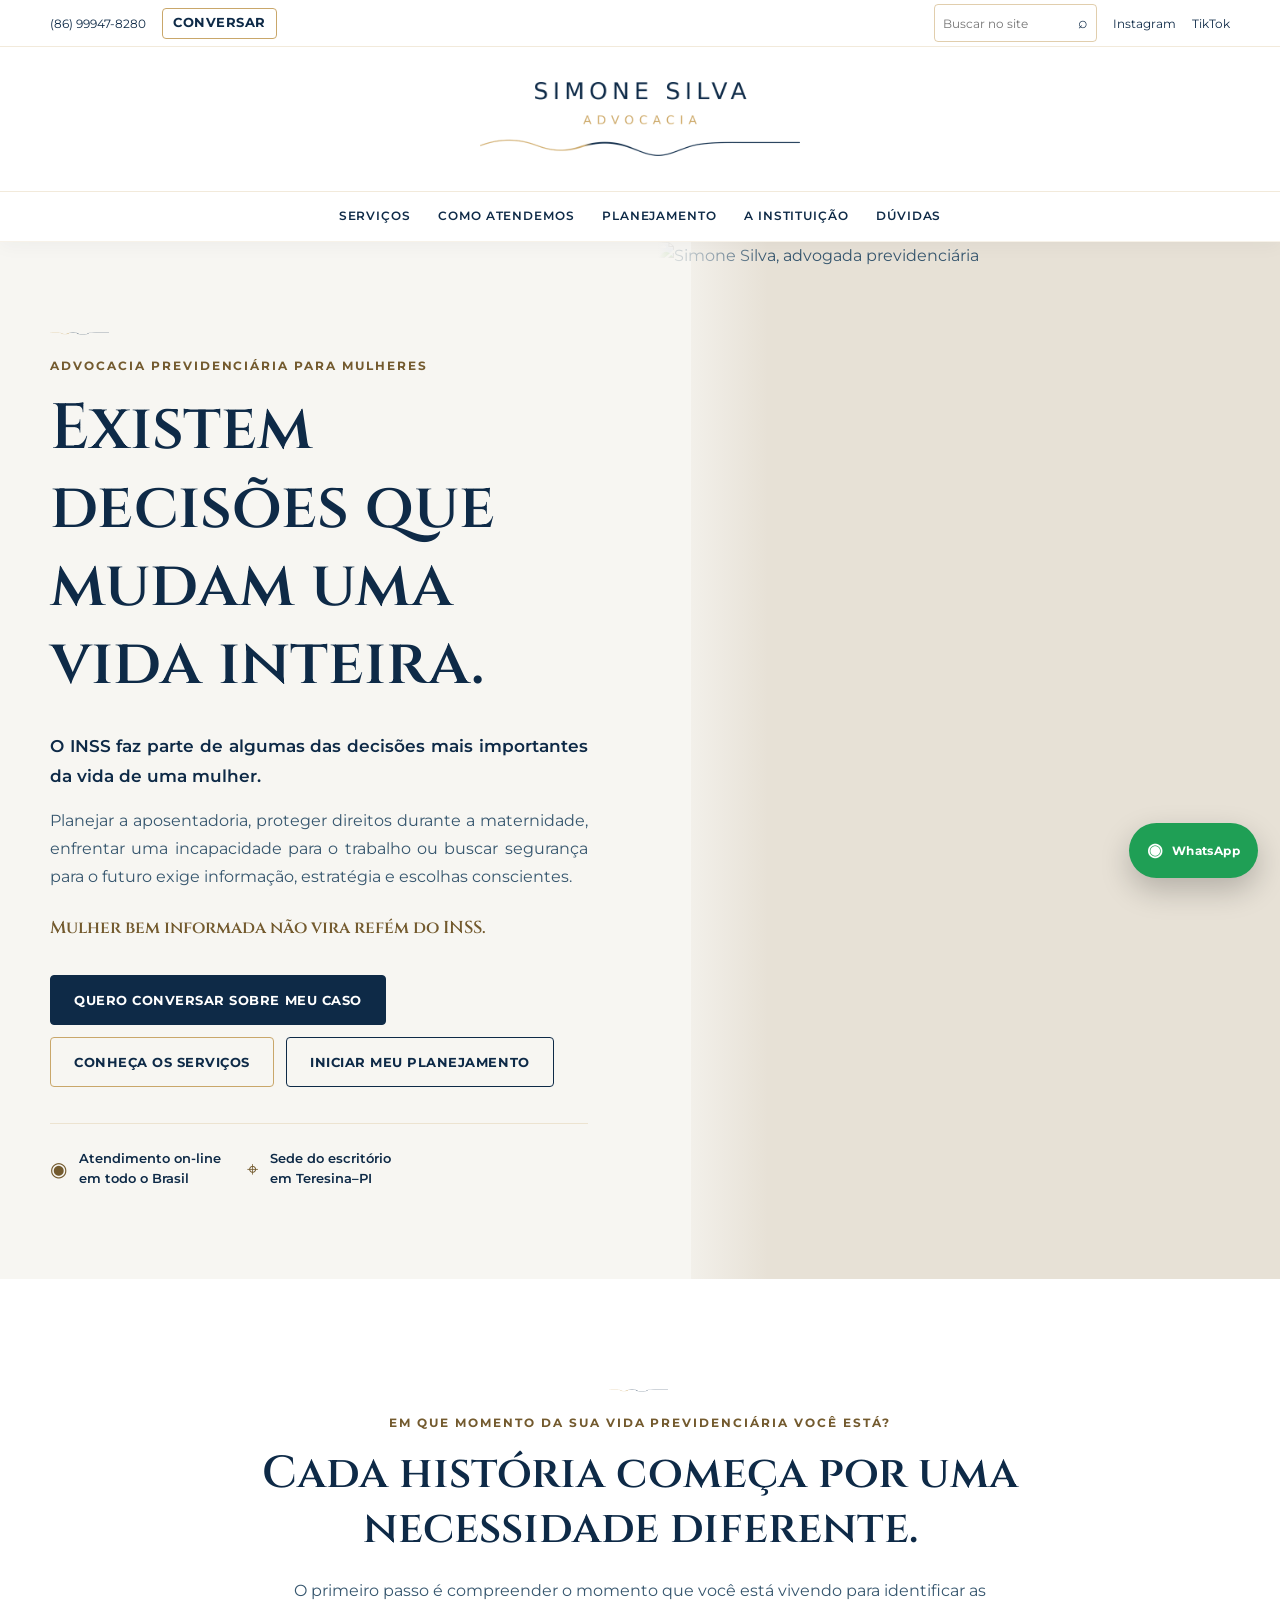
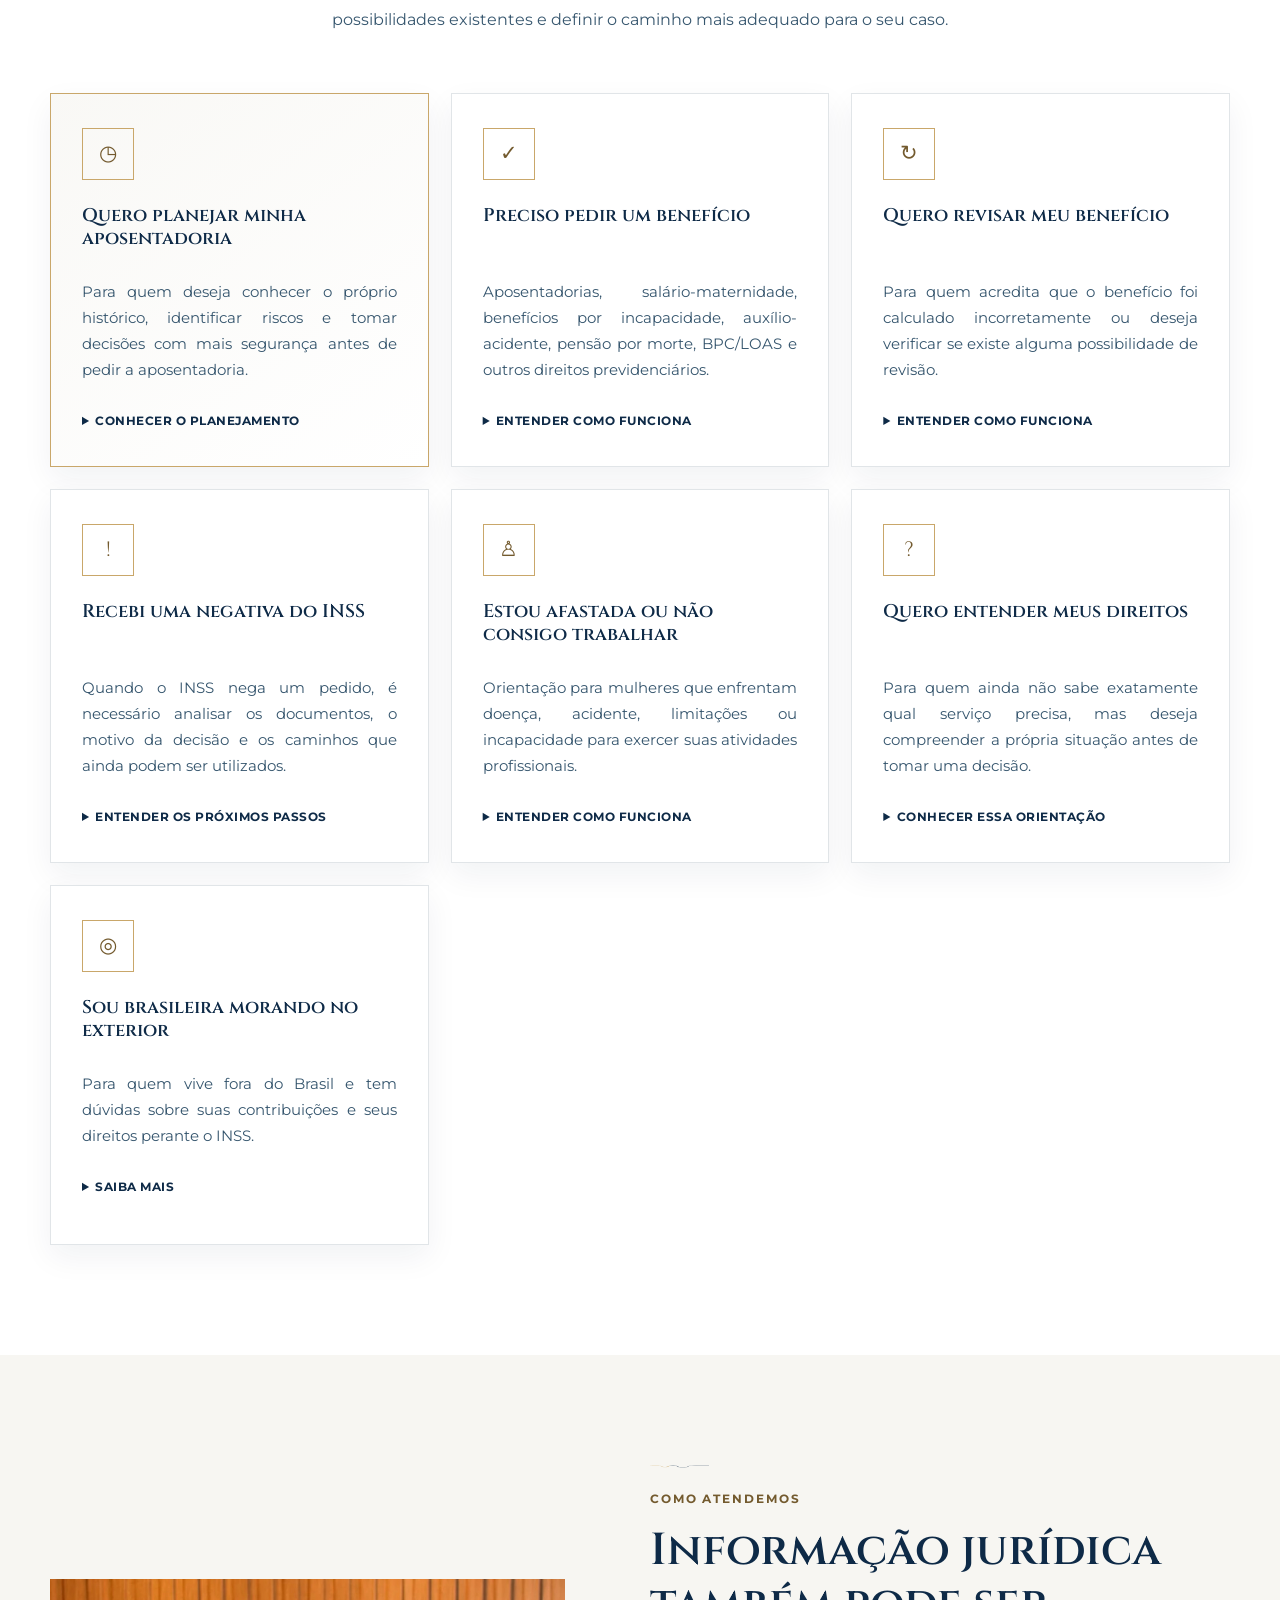
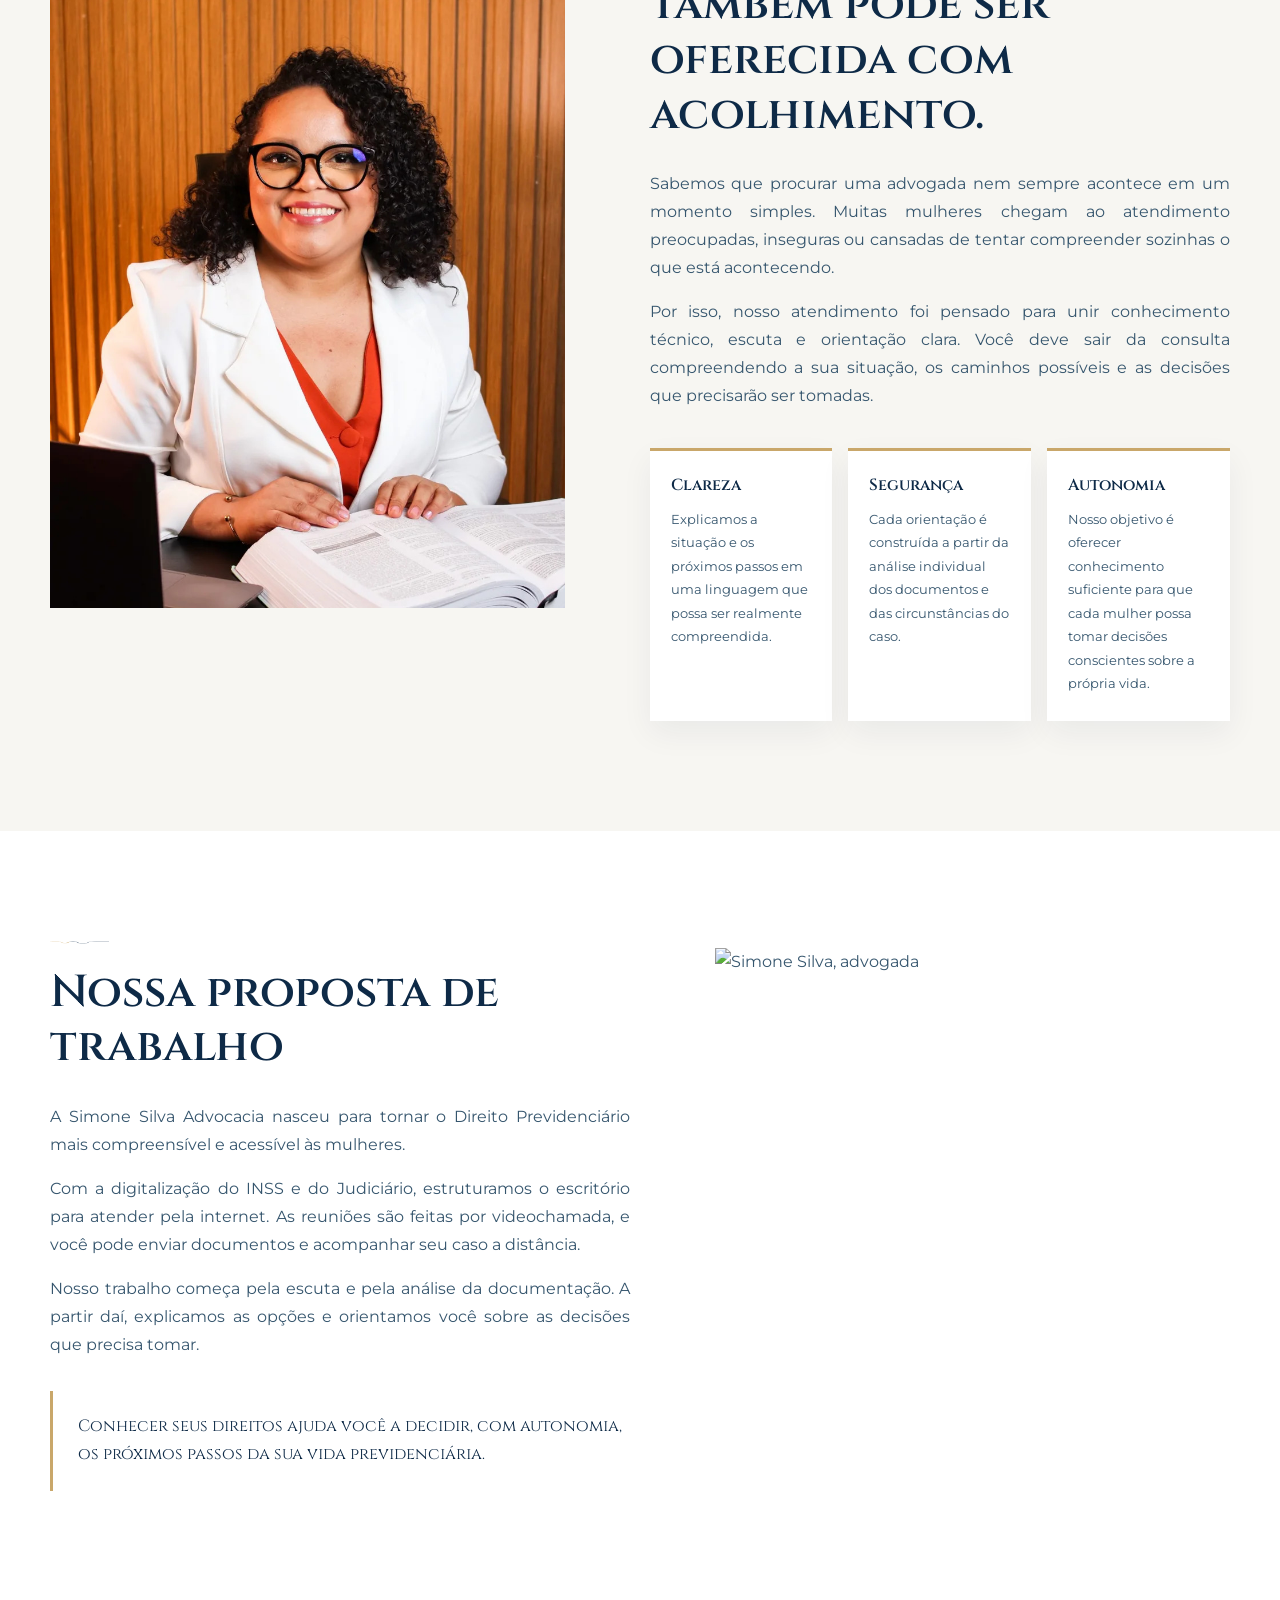
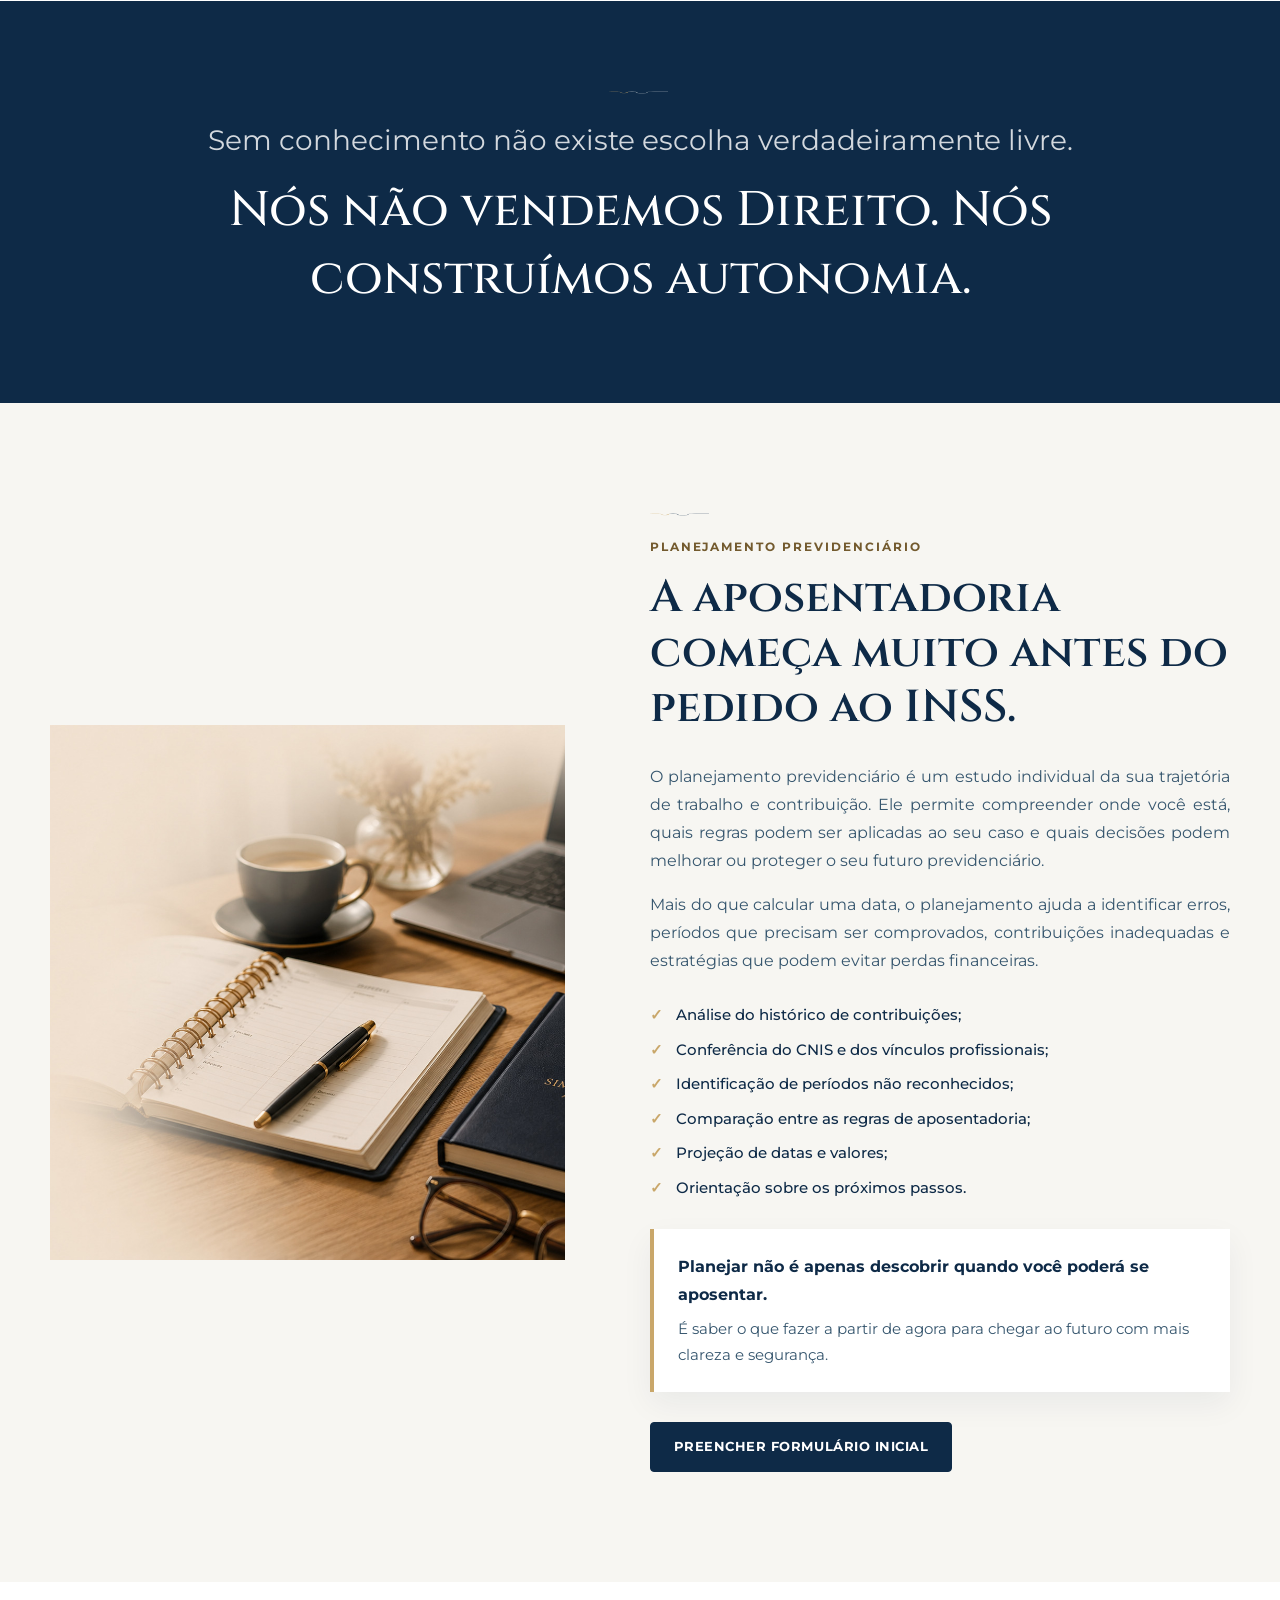
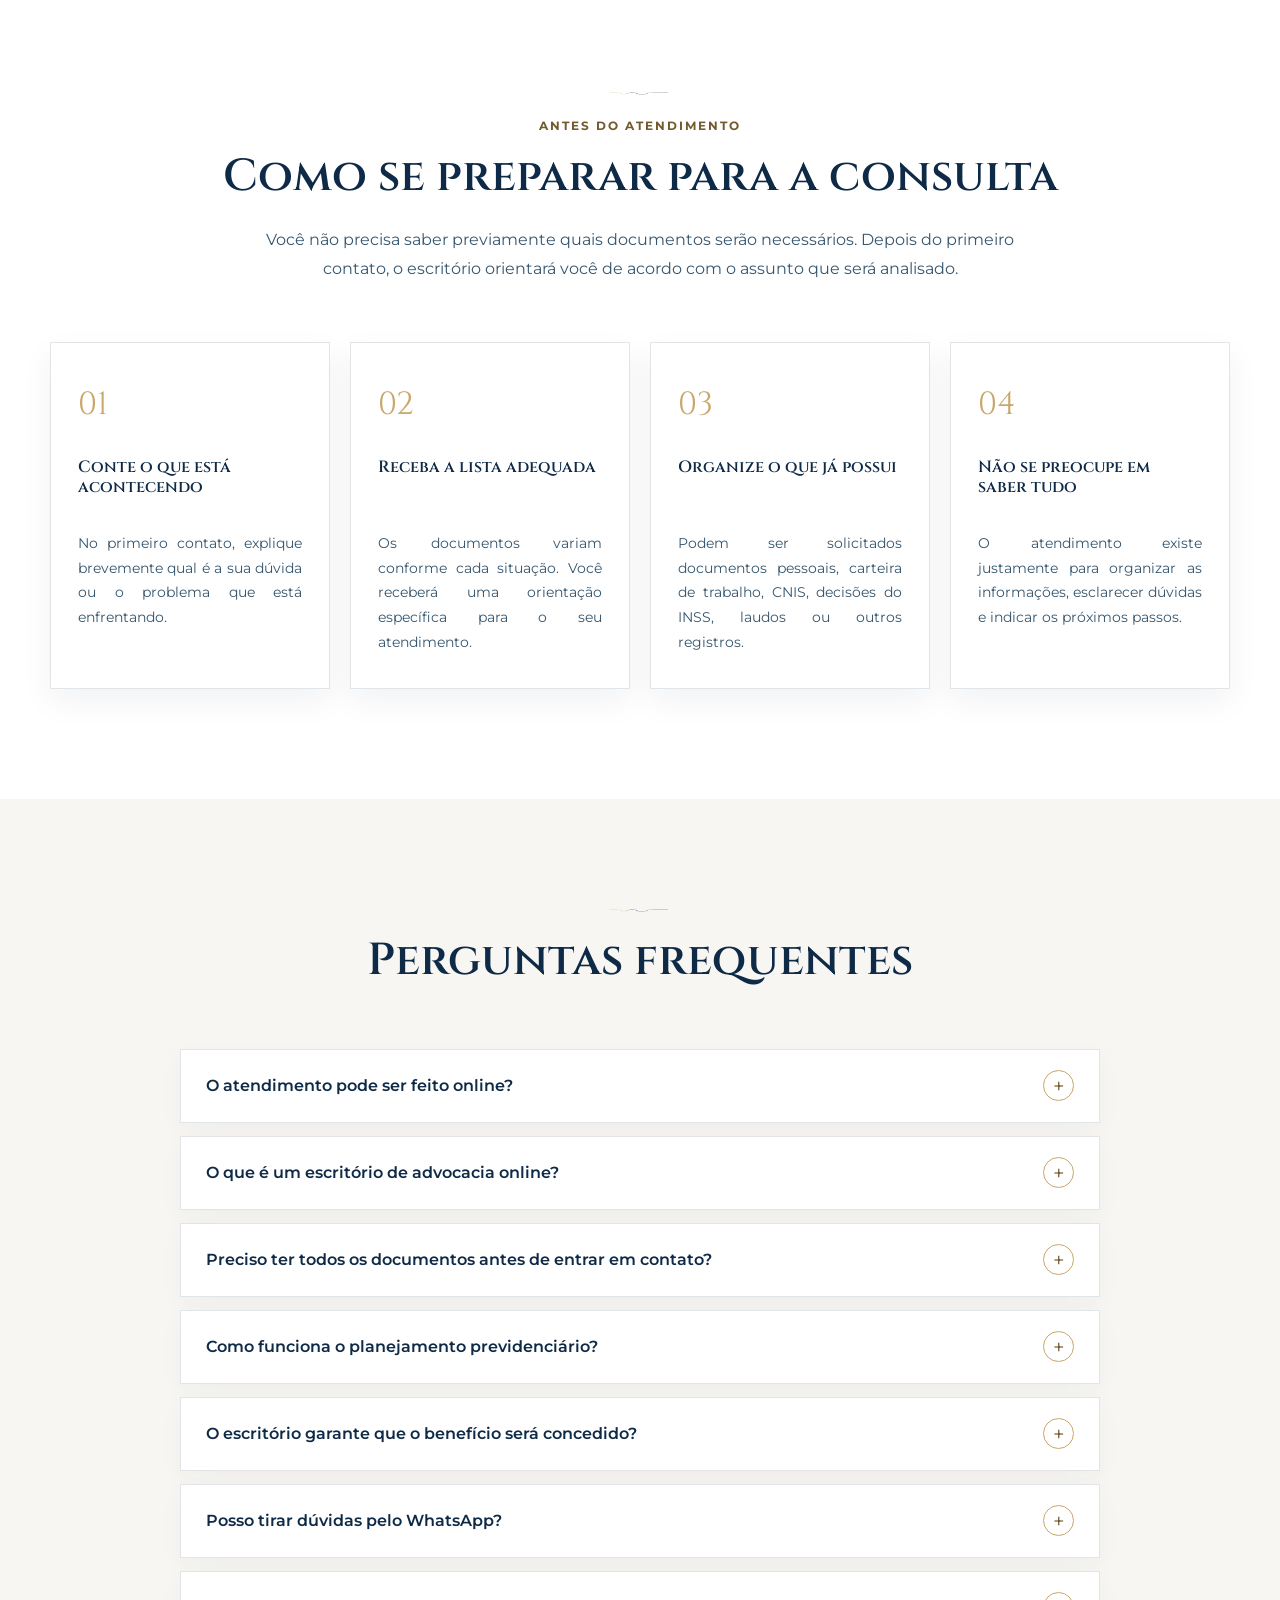
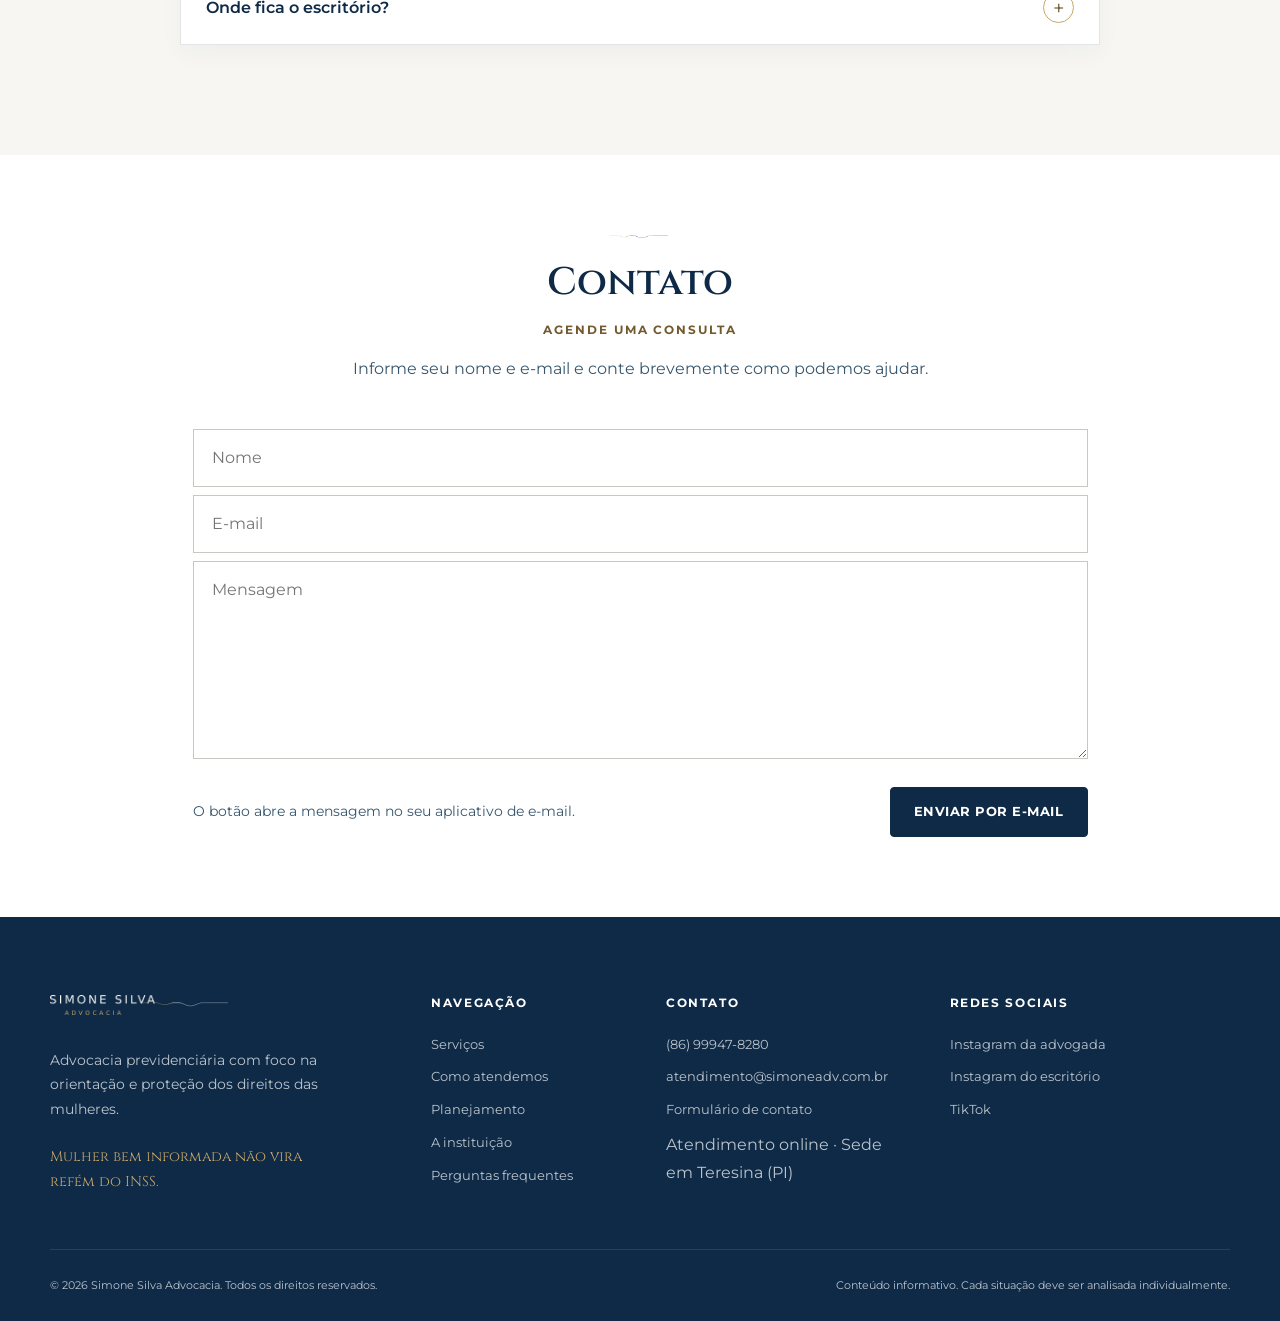
==== index.html @ 8bca75da "Abre a descrição de planejamento no próprio card" ====
<!DOCTYPE html>
<html lang="pt-BR">
<head>
<!-- Google tag (gtag.js) -->
<script async src="https://www.googletagmanager.com/gtag/js?id=G-9WJBGXHYGD"></script>

<script>
window.dataLayer = window.dataLayer || [];
function gtag(){dataLayer.push(arguments);}
gtag('js', new Date());

gtag('config', 'G-9WJBGXHYGD');
</script>
    <meta charset="UTF-8">

    <meta
        name="viewport"
        content="width=device-width, initial-scale=1.0"
    >

    <meta
        name="description"
        content="Advocacia previdenciária para mulheres. Planejamento previdenciário, aposentadorias, benefícios do INSS e orientação jurídica com clareza, segurança e acolhimento."
    >

    <title>Simone Silva Advocacia Previdenciária</title>

    <link rel="preconnect" href="https://fonts.googleapis.com">
    <link rel="preconnect" href="https://fonts.gstatic.com" crossorigin>

    <link
        href="https://fonts.googleapis.com/css2?family=Cinzel:wght@500;600&family=Montserrat:wght@300;400;500;600;700&display=swap"
        rel="stylesheet"
    >

    <link rel="icon" href="assets/images/icon-32.png">
    <link rel="stylesheet" href="style.css?v=formulario-contato">
</head>

<body>

    <!-- ======================================================
         CABEÇALHO
    ======================================================= -->

    <header class="cabecalho" id="inicio">
        <div class="cabecalho-utilidades">
            <div class="container cabecalho-utilidades-conteudo">
                <div class="cabecalho-contato">
                    <a class="cabecalho-telefone" href="tel:+5586999478280">(86) 99947-8280</a>
                    <a class="botao botao-menu" href="https://wa.me/5586999478280"
                        target="_blank" rel="noopener noreferrer">Conversar</a>
                </div>
                <div class="cabecalho-atalhos">
                    <form class="cabecalho-busca" role="search" id="busca-site" hidden>
                        <input type="search" name="q" aria-label="Buscar no site" placeholder="Buscar no site" required>
                        <button type="submit" aria-label="Buscar">⌕</button>
                        <div class="cabecalho-resultados" id="resultados-busca" aria-live="polite" hidden></div>
                    </form>
                    <a href="https://www.instagram.com/simonesilva.advocacia/"
                        target="_blank" rel="noopener noreferrer">Instagram</a>
                    <a href="https://www.tiktok.com/@inssparamulheres" target="_blank" rel="noopener noreferrer">TikTok</a>
                </div>
            </div>
        </div>

        <div class="container cabecalho-marca">
            <a href="#inicio" class="marca" aria-label="Ir para o início">
                <img class="marca-assinatura" src="assets/images/marca-clara.png"
                    width="780" height="182" alt="Simone Silva Advocacia">
            </a>
            <button class="menu-mobile" type="button" aria-label="Menu principal"
                aria-expanded="false" aria-controls="menu-principal">
                <span></span>
                <span></span>
                <span></span>
            </button>
        </div>

        <div class="cabecalho-navegacao">
            <nav class="container menu" id="menu-principal" aria-label="Menu principal">
                <a href="#servicos">Serviços</a>
                <a href="#como-atendemos">Como atendemos</a>
                <a href="#planejamento">Planejamento</a>
                <a href="#sobre">A instituição</a>
                <a href="#faq">Dúvidas</a>
            </nav>
        </div>
    </header>


    <main>

        <!-- ======================================================
             HERO
        ======================================================= -->

        <section class="hero">
            <div class="container hero-grade">

                <div class="hero-conteudo">
                    <span class="linha-dourada"></span>

                    <p class="sobre-titulo">Advocacia previdenciária para mulheres</p>

                    <h1>
                        Existem decisões que mudam uma vida inteira.
                    </h1>

                    <p class="hero-introducao">
                        O INSS faz parte de algumas das decisões mais importantes
                        da vida de uma mulher.
                    </p>

                    <p>
                        Planejar a aposentadoria, proteger direitos durante a
                        maternidade, enfrentar uma incapacidade para o trabalho ou
                        buscar segurança para o futuro exige informação, estratégia
                        e escolhas conscientes.
                    </p>

                    <p class="frase-destaque">
                        Mulher bem informada não vira refém do INSS.
                    </p>

                    <div class="hero-botoes">

                        <a
                            class="botao botao-primario"
                            href="https://wa.me/5586999478280"
                            target="_blank"
                            rel="noopener noreferrer"
                        >
                            Quero conversar sobre meu caso
                        </a>

                        <a
                            class="botao botao-secundario"
                            href="#servicos"
                        >
                            Conheça os serviços
                        </a>

                        <a
                            class="botao botao-formulario"
                            href="#planejamento"
                        >
                            Iniciar meu planejamento
                        </a>

                    </div>

                    <div class="hero-informacoes">
                        <div>
                            <span aria-hidden="true">◉</span>
                            <p>
                                Atendimento on-line<br>
                                em todo o Brasil
                            </p>
                        </div>

                        <div>
                            <span aria-hidden="true">⌖</span>
                            <p>
                                Sede do escritório<br>
                                em Teresina–PI
                            </p>
                        </div>
                    </div>
                </div>

                <div class="hero-imagem">
                    <img
                        src="hero.jpg"
                        alt="Simone Silva, advogada previdenciária"
                    >
                </div>

            </div>
        </section>


        <!-- ======================================================
             SERVIÇOS ORGANIZADOS PELO MOMENTO DA CLIENTE
        ======================================================= -->

        <section class="secao servicos" id="servicos">
            <div class="container">

                <div class="titulo-secao titulo-centralizado">
                    <span class="linha-dourada"></span>

                    <p class="sobre-titulo">
                        Em que momento da sua vida previdenciária você está?
                    </p>

                    <h2>
                        Cada história começa por uma necessidade diferente.
                    </h2>

                    <p>
                        O primeiro passo é compreender o momento que você está
                        vivendo para identificar as possibilidades existentes
                        e definir o caminho mais adequado para o seu caso.
                    </p>
                </div>


                <div class="grade-servicos">

                    <article class="cartao-servico cartao-destaque">
                        <span class="icone-servico" aria-hidden="true">◷</span>

                        <h3>Quero planejar minha aposentadoria</h3>

                        <p>
                            Para quem deseja conhecer o próprio histórico,
                            identificar riscos e tomar decisões com mais segurança
                            antes de pedir a aposentadoria.
                        </p>

                        <details class="detalhes-servico">
                            <summary class="link-servico">Conhecer o planejamento</summary>
                            <h4>Planejamento de aposentadoria</h4>
                            <p>Quando posso me aposentar? Quanto posso receber? Vale a pena continuar contribuindo? O planejamento previdenciário ajuda você a responder a essas perguntas a partir da sua própria história de trabalho.</p>
                            <p>Analisamos seu histórico de contribuições, conferimos os registros do INSS e identificamos períodos que precisam ser corrigidos ou comprovados. Com essas informações, simulamos os cenários de aposentadoria aplicáveis ao seu caso e estimamos as datas e os valores em cada um.</p>
                            <p>Ao final, você recebe um plano com os cenários analisados, as pendências a resolver e os próximos passos. Assim, pode decidir com mais segurança se é hora de pedir a aposentadoria ou se vale a pena se preparar para outra data.</p>
                            <a class="link-servico" href="https://docs.google.com/forms/d/e/1FAIpQLScdMmMgaN-xHbP1zQvygL7viqXmRx3DXq-yBsxBeWIV-EO0fQ/viewform?usp=header"
                                target="_blank" rel="noopener noreferrer">Preencher formulário inicial <span aria-hidden="true">→</span></a>
                        </details>
                    </article>


                    <article class="cartao-servico">

                        <span class="icone-servico" aria-hidden="true">✓</span>

                        <h3>Preciso pedir um benefício</h3>

                        <p>
                            Aposentadorias, salário-maternidade, benefícios por
                            incapacidade, auxílio-acidente, pensão por morte,
                            BPC/LOAS e outros direitos previdenciários.
                        </p>

                        <details class="detalhes-servico">
                            <summary class="link-servico">Entender como funciona</summary>
                            <h4>Pedido de benefício</h4>
                            <p>Analisamos seu histórico, identificamos o benefício adequado e orientamos a reunião dos documentos. O escritório pode protocolar e acompanhar o pedido no INSS e, quando necessário, avaliar a via judicial.</p>
                        </details>
                    </article>


                    <article class="cartao-servico">

                        <span class="icone-servico" aria-hidden="true">↻</span>

                        <h3>Quero revisar meu benefício</h3>

                        <p>
                            Para quem acredita que o benefício foi calculado
                            incorretamente ou deseja verificar se existe alguma
                            possibilidade de revisão.
                        </p>

                        <details class="detalhes-servico">
                            <summary class="link-servico">Entender como funciona</summary>
                            <h4>Análise para revisão de benefício</h4>
                            <p>Conferimos o processo de concessão, o histórico de contribuições e os cálculos para identificar possíveis erros. A análise considera os documentos, os prazos e se a revisão pode trazer vantagem no seu caso.</p>
                        </details>
                    </article>


                    <article class="cartao-servico">

                        <span class="icone-servico" aria-hidden="true">!</span>

                        <h3>Recebi uma negativa do INSS</h3>

                        <p>
                            Quando o INSS nega um pedido, é necessário analisar
                            os documentos, o motivo da decisão e os caminhos que
                            ainda podem ser utilizados.
                        </p>

                        <details class="detalhes-servico">
                            <summary class="link-servico">Entender os próximos passos</summary>
                            <h4>Análise de benefício negado</h4>
                            <p>Examinamos a decisão do INSS e os documentos apresentados para entender o motivo da negativa. Com essa análise, orientamos sobre a possibilidade de recurso, novo pedido ou ação judicial.</p>
                        </details>
                    </article>


                    <article class="cartao-servico">

                        <span class="icone-servico" aria-hidden="true">♙</span>

                        <h3>Estou afastada ou não consigo trabalhar</h3>

                        <p>
                            Orientação para mulheres que enfrentam doença,
                            acidente, limitações ou incapacidade para exercer
                            suas atividades profissionais.
                        </p>

                        <details class="detalhes-servico">
                            <summary class="link-servico">Entender como funciona</summary>
                            <h4>Análise previdenciária em caso de afastamento ou incapacidade</h4>
                            <p>Analisamos seu histórico previdenciário, suas atividades profissionais e os documentos médicos para orientar sobre os benefícios que podem ser avaliados. O escritório pode auxiliar na preparação e no acompanhamento do pedido.</p>
                        </details>
                    </article>


                    <article class="cartao-servico">

                        <span class="icone-servico" aria-hidden="true">?</span>

                        <h3>Quero entender meus direitos</h3>

                        <p>
                            Para quem ainda não sabe exatamente qual serviço
                            precisa, mas deseja compreender a própria situação
                            antes de tomar uma decisão.
                        </p>

                        <details class="detalhes-servico">
                            <summary class="link-servico">Conhecer essa orientação</summary>
                            <h4>Consulta de orientação previdenciária</h4>
                            <p>Na consulta, ouvimos sua história, examinamos a documentação disponível e explicamos as possibilidades relacionadas ao INSS. Você recebe orientação sobre documentos, decisões e os próximos passos para o seu caso.</p>
                        </details>
                    </article>

                    <article class="cartao-servico">
                        <span class="icone-servico" aria-hidden="true">◎</span>
                        <h3>Sou brasileira morando no exterior</h3>
                        <p>Para quem vive fora do Brasil e tem dúvidas sobre suas contribuições e seus direitos perante o INSS.</p>
                        <details class="detalhes-servico">
                            <summary class="link-servico">Saiba mais</summary>
                            <h4>Previdência para brasileiras no exterior</h4>
                            <p>Se você mora fora do Brasil, o atendimento pode ser feito pela internet. A orientação inicial ajuda a organizar o CNIS e os registros de trabalho e contribuição no exterior e a identificar questões que precisam ser avaliadas, inclusive a eventual aplicação de acordos previdenciários.</p>
                        </details>
                    </article>
                </div>
            </div>
        </section>


        <!-- ======================================================
             COMO ATENDEMOS
        ======================================================= -->

        <section class="secao como-atendemos" id="como-atendemos">
            <div class="container grade-duas-colunas">

                <div class="imagem-secao">
                    <img
                        src="como-atendemos.jpg"
                        alt="Ambiente acolhedor do escritório Simone Silva Advocacia"
                    >
                </div>

                <div class="conteudo-secao texto-justificado">
                    <span class="linha-dourada"></span>

                    <p class="sobre-titulo">Como atendemos</p>

                    <h2>
                        Informação jurídica também pode ser oferecida com
                        acolhimento.
                    </h2>

                    <p>
                        Sabemos que procurar uma advogada nem sempre acontece
                        em um momento simples. Muitas mulheres chegam ao
                        atendimento preocupadas, inseguras ou cansadas de tentar
                        compreender sozinhas o que está acontecendo.
                    </p>

                    <p>
                        Por isso, nosso atendimento foi pensado para unir
                        conhecimento técnico, escuta e orientação clara.
                        Você deve sair da consulta compreendendo a sua situação,
                        os caminhos possíveis e as decisões que precisarão ser
                        tomadas.
                    </p>

                    <div class="pilares-atendimento">

                        <article>
                            <h3>Clareza</h3>

                            <p>
                                Explicamos a situação e os próximos passos em uma
                                linguagem que possa ser realmente compreendida.
                            </p>
                        </article>

                        <article>
                            <h3>Segurança</h3>

                            <p>
                                Cada orientação é construída a partir da análise
                                individual dos documentos e das circunstâncias
                                do caso.
                            </p>
                        </article>

                        <article>
                            <h3>Autonomia</h3>

                            <p>
                                Nosso objetivo é oferecer conhecimento suficiente
                                para que cada mulher possa tomar decisões
                                conscientes sobre a própria vida.
                            </p>
                        </article>

                    </div>
                </div>

            </div>
        </section>


        <!-- ======================================================
             SOBRE A INSTITUIÇÃO
        ======================================================= -->

        <section class="secao sobre" id="sobre">
            <div class="container grade-duas-colunas grade-invertida">

                <div class="conteudo-secao texto-justificado">
                    <span class="linha-dourada"></span>

                    <h2>Nossa proposta de trabalho</h2>

                    <p>A Simone Silva Advocacia nasceu para tornar o Direito Previdenciário mais compreensível e acessível às mulheres.</p>
                    <p>Com a digitalização do INSS e do Judiciário, estruturamos o escritório para atender pela internet. As reuniões são feitas por videochamada, e você pode enviar documentos e acompanhar seu caso a distância.</p>
                    <p>Nosso trabalho começa pela escuta e pela análise da documentação. A partir daí, explicamos as opções e orientamos você sobre as decisões que precisa tomar.</p>

                    <blockquote>Conhecer seus direitos ajuda você a decidir, com autonomia, os próximos passos da sua vida previdenciária.</blockquote>
                </div>

                <div class="imagem-secao">
                    <img
                        src="simone-silva.jpg"
                        alt="Simone Silva, advogada"
                    >
                </div>

            </div>
        </section>


        <!-- ======================================================
             FRASE INSTITUCIONAL
        ======================================================= -->

        <section class="manifesto">
            <div class="container manifesto-conteudo">
                <span class="linha-dourada"></span>

                <p>
                    Sem conhecimento não existe escolha verdadeiramente livre.
                </p>

                <strong>
                    Nós não vendemos Direito. Nós construímos autonomia.
                </strong>
            </div>
        </section>


        <!-- ======================================================
             PLANEJAMENTO PREVIDENCIÁRIO
        ======================================================= -->

        <section class="secao planejamento" id="planejamento">
            <div class="container grade-duas-colunas">

                <div class="imagem-secao imagem-planejamento">
                    <img
                        src="planejamento-previdenciario.jpg"
                        alt="Planejamento previdenciário realizado com organização e análise"
                    >
                </div>

                <div class="conteudo-secao texto-justificado">
                    <span class="linha-dourada"></span>

                    <p class="sobre-titulo">Planejamento previdenciário</p>

                    <h2>
                        A aposentadoria começa muito antes do pedido ao INSS.
                    </h2>

                    <p>
                        O planejamento previdenciário é um estudo individual da
                        sua trajetória de trabalho e contribuição. Ele permite
                        compreender onde você está, quais regras podem ser
                        aplicadas ao seu caso e quais decisões podem melhorar
                        ou proteger o seu futuro previdenciário.
                    </p>

                    <p>
                        Mais do que calcular uma data, o planejamento ajuda a
                        identificar erros, períodos que precisam ser comprovados,
                        contribuições inadequadas e estratégias que podem evitar
                        perdas financeiras.
                    </p>

                    <ul class="lista-planejamento">
                        <li>Análise do histórico de contribuições;</li>
                        <li>Conferência do CNIS e dos vínculos profissionais;</li>
                        <li>Identificação de períodos não reconhecidos;</li>
                        <li>Comparação entre as regras de aposentadoria;</li>
                        <li>Projeção de datas e valores;</li>
                        <li>Orientação sobre os próximos passos.</li>
                    </ul>

                    <div class="quadro-planejamento">
                        <strong>
                            Planejar não é apenas descobrir quando você poderá
                            se aposentar.
                        </strong>

                        <p>
                            É saber o que fazer a partir de agora para chegar
                            ao futuro com mais clareza e segurança.
                        </p>
                    </div>

                    <a
                        class="botao botao-primario"
                        href="https://docs.google.com/forms/d/e/1FAIpQLScdMmMgaN-xHbP1zQvygL7viqXmRx3DXq-yBsxBeWIV-EO0fQ/viewform?usp=header"
                        target="_blank" rel="noopener noreferrer"
                    >
                        Preencher formulário inicial
                    </a>
                </div>

            </div>
        </section>


        <!-- ======================================================
             PREPARAÇÃO PARA O ATENDIMENTO
        ======================================================= -->

        <section class="secao preparacao">
            <div class="container">

                <div class="titulo-secao titulo-centralizado">
                    <span class="linha-dourada"></span>

                    <p class="sobre-titulo">Antes do atendimento</p>

                    <h2>Como se preparar para a consulta</h2>

                    <p>
                        Você não precisa saber previamente quais documentos
                        serão necessários. Depois do primeiro contato, o
                        escritório orientará você de acordo com o assunto
                        que será analisado.
                    </p>
                </div>

                <div class="grade-preparacao">

                    <article>
                        <span>01</span>

                        <h3>Conte o que está acontecendo</h3>

                        <p>
                            No primeiro contato, explique brevemente qual é a
                            sua dúvida ou o problema que está enfrentando.
                        </p>
                    </article>

                    <article>
                        <span>02</span>

                        <h3>Receba a lista adequada</h3>

                        <p>
                            Os documentos variam conforme cada situação.
                            Você receberá uma orientação específica para o
                            seu atendimento.
                        </p>
                    </article>

                    <article>
                        <span>03</span>

                        <h3>Organize o que já possui</h3>

                        <p>
                            Podem ser solicitados documentos pessoais,
                            carteira de trabalho, CNIS, decisões do INSS,
                            laudos ou outros registros.
                        </p>
                    </article>

                    <article>
                        <span>04</span>

                        <h3>Não se preocupe em saber tudo</h3>

                        <p>
                            O atendimento existe justamente para organizar
                            as informações, esclarecer dúvidas e indicar os
                            próximos passos.
                        </p>
                    </article>

                </div>
            </div>
        </section>


        <!-- ======================================================
             FAQ
        ======================================================= -->

        <section class="secao faq" id="faq">
            <div class="container faq-container">

                <div class="titulo-secao titulo-centralizado">
                    <span class="linha-dourada"></span>

                    <h2>Perguntas frequentes</h2>
                </div>


                <div class="faq-lista">

                    <article class="faq-item">
                        <button class="faq-pergunta" type="button" aria-expanded="false">
                            O atendimento pode ser feito online?
                            <span aria-hidden="true">+</span>
                        </button>
                        <div class="faq-resposta">
                            <p>Sim. Todo o atendimento é realizado online, com reuniões por videochamada, envio de documentos e orientações pelos canais digitais do escritório.</p>
                        </div>
                    </article>


                    <article class="faq-item">
                        <button class="faq-pergunta" type="button" aria-expanded="false">
                            O que é um escritório de advocacia online?
                            <span aria-hidden="true">+</span>
                        </button>
                        <div class="faq-resposta">
                            <p>Você pode conversar com a advogada, enviar documentos e acompanhar seu caso a distância. Quando necessário, o escritório protocola e acompanha pedidos administrativos ou ações judiciais.</p>
                        </div>
                    </article>

                    <article class="faq-item">
                        <button
                            class="faq-pergunta"
                            type="button"
                            aria-expanded="false"
                        >
                            Preciso ter todos os documentos antes de entrar em contato?
                            <span aria-hidden="true">+</span>
                        </button>

                        <div class="faq-resposta">
                            <p>
                                Não. Depois de compreender brevemente a sua
                                necessidade, o escritório informará quais
                                documentos deverão ser apresentados.
                            </p>
                        </div>
                    </article>


                    <article class="faq-item">
                        <button
                            class="faq-pergunta"
                            type="button"
                            aria-expanded="false"
                        >
                            Como funciona o planejamento previdenciário?
                            <span aria-hidden="true">+</span>
                        </button>

                        <div class="faq-resposta">
                            <p>
                                O planejamento começa com o preenchimento de um
                                formulário. Depois, o escritório analisa o
                                histórico contributivo, os documentos e as
                                regras aplicáveis para apresentar os cenários
                                e as orientações adequadas.
                            </p>
                        </div>
                    </article>


                    <article class="faq-item">
                        <button
                            class="faq-pergunta"
                            type="button"
                            aria-expanded="false"
                        >
                            O escritório garante que o benefício será concedido?
                            <span aria-hidden="true">+</span>
                        </button>

                        <div class="faq-resposta">
                            <p>
                                Não é possível garantir previamente o resultado
                                de um processo administrativo ou judicial.
                                O compromisso do escritório é oferecer análise
                                técnica, orientação responsável e atuação
                                adequada ao caso.
                            </p>
                        </div>
                    </article>


                    <article class="faq-item">
                        <button
                            class="faq-pergunta"
                            type="button"
                            aria-expanded="false"
                        >
                            Posso tirar dúvidas pelo WhatsApp?
                            <span aria-hidden="true">+</span>
                        </button>

                        <div class="faq-resposta">
                            <p>
                                O WhatsApp é utilizado para o primeiro contato,
                                envio de informações iniciais e organização do
                                atendimento. Questões que exigem análise jurídica
                                individual são tratadas por meio de consulta.
                            </p>
                        </div>
                    </article>


                    <article class="faq-item">
                        <button class="faq-pergunta" type="button" aria-expanded="false">
                            Onde fica o escritório?
                            <span aria-hidden="true">+</span>
                        </button>
                        <div class="faq-resposta">
                            <p>A sede fica em Teresina (PI), e o atendimento é realizado exclusivamente pela internet.</p>
                        </div>
                    </article>

                </div>
            </div>
        </section>


        <!-- ======================================================
             CONTATO
        ======================================================= -->

        <section class="contato" id="contato">
            <div class="container contato-conteudo">

                <div class="contato-introducao">
                    <span class="linha-dourada" aria-hidden="true"></span>
                    <h2>Contato</h2>
                    <p class="sobre-titulo">Agende uma consulta</p>
                    <p>Informe seu nome e e-mail e conte brevemente como podemos ajudar.</p>
                </div>

                <form class="formulario-contato" id="formulario-contato"
                    action="mailto:atendimento@simoneadv.com.br" method="post" enctype="text/plain" aria-label="Formulário de contato">
                    <input id="contato-nome" name="nome" autocomplete="name" maxlength="120"
                        aria-label="Nome" placeholder="Nome" required>
                    <input id="contato-email" name="email" type="email" autocomplete="email" maxlength="180"
                        aria-label="E-mail" placeholder="E-mail" required>
                    <textarea id="contato-mensagem" name="mensagem" rows="6" maxlength="1000"
                        aria-label="Mensagem" placeholder="Mensagem" required></textarea>
                    <div class="contato-acoes">
                        <p>O botão abre a mensagem no seu aplicativo de e-mail.</p>
                        <button class="botao botao-primario" type="submit">Enviar por e-mail</button>
                    </div>
                </form>
            </div>
        </section>

    </main>


    <!-- ======================================================
         RODAPÉ
    ======================================================= -->

    <footer class="rodape">
        <div class="container rodape-grade">

            <div class="rodape-marca">
                <a href="#inicio" class="marca marca-rodape">
                    <img class="marca-assinatura" src="assets/images/marca-escura.png" alt="Simone Silva Advocacia">
                </a>

                <p>
                    Advocacia previdenciária com foco na orientação
                    e proteção dos direitos das mulheres.
                </p>

                <p class="slogan-rodape">
                    Mulher bem informada não vira refém do INSS.
                </p>
            </div>


            <div class="rodape-coluna">
                <h3>Navegação</h3>

                <a href="#servicos">Serviços</a>
                <a href="#como-atendemos">Como atendemos</a>
                <a href="#planejamento">Planejamento</a>
                <a href="#sobre">A instituição</a>
                <a href="#faq">Perguntas frequentes</a>
            </div>


            <div class="rodape-coluna">
                <h3>Contato</h3>

                <a
                    href="https://wa.me/5586999478280"
                    target="_blank"
                    rel="noopener noreferrer"
                >
                    (86) 99947-8280
                </a>

                <a href="mailto:atendimento@simoneadv.com.br">
                    atendimento@simoneadv.com.br
                </a>

                <a href="#contato">Formulário de contato</a>
                <p>Atendimento online · Sede em Teresina (PI)</p>
            </div>


            <div class="rodape-coluna">
                <h3>Redes sociais</h3>
                <a href="https://www.instagram.com/advogada.simonesilva/" target="_blank" rel="noopener noreferrer">Instagram da advogada</a>
                <a href="https://www.instagram.com/simonesilva.advocacia/" target="_blank" rel="noopener noreferrer">Instagram do escritório</a>
                <a href="https://www.tiktok.com/@inssparamulheres" target="_blank" rel="noopener noreferrer">TikTok</a>
            </div>

        </div>


        <div class="container rodape-final">
            <p>
                © <span id="ano-atual"></span> Simone Silva Advocacia.
                Todos os direitos reservados.
            </p>

            <p>
                Conteúdo informativo. Cada situação deve ser analisada
                individualmente.
            </p>
        </div>
    </footer>


    <!-- Botão flutuante do WhatsApp -->

    <a
        class="whatsapp-flutuante"
        href="https://wa.me/5586999478280"
        target="_blank"
        rel="noopener noreferrer"
        aria-label="Conversar pelo WhatsApp"
    >
        <span aria-hidden="true">◉</span>
        <span>WhatsApp</span>
    </a>


    <script src="script.js?v=conteudo"></script>

</body>
</html>
---- style.css ----
/* ==========================================================
   VARIÁVEIS DA MARCA
========================================================== */

:root {
    --azul-principal: #0e2a47;
    --azul-escuro: #0e2a47;
    --azul-profundo: #0e2a47;

    --dourado: #c9a76a;
    --dourado-claro: var(--dourado);
    --dourado-texto: #735a2e;

    --bege-claro: #f7f6f2;
    --bege-medio: #e7e1d6;
    --branco: #ffffff;

    --cinza-texto: #36566e;
    --cinza-claro: #e5e5e5;

    --sombra-suave: 0 18px 45px rgba(14, 42, 71, 0.08);
    --sombra-cartao: 0 12px 30px rgba(14, 42, 71, 0.06);

    --fonte-titulo: "Cinzel", serif;
    --fonte-texto: "Montserrat", sans-serif;

    --largura-container: 1180px;
    --transicao: 0.3s ease;
}


/* ==========================================================
   RESET
========================================================== */

* {
    margin: 0;
    padding: 0;
    box-sizing: border-box;
}

html {
    scroll-behavior: smooth;
}

body {
    min-height: 100vh;
    overflow-x: hidden;
    background: var(--branco);
    color: var(--cinza-texto);
    font-family: var(--fonte-texto);
    font-size: 16px;
    line-height: 1.75;
}

body.modal-aberto {
    overflow: hidden;
}

img {
    display: block;
    width: 100%;
    max-width: 100%;
}

a {
    color: inherit;
    text-decoration: none;
}

button,
input,
textarea,
select {
    font: inherit;
}

button {
    border: 0;
}

ul {
    list-style-position: inside;
}

address {
    font-style: normal;
}


/* ==========================================================
   ESTRUTURA GERAL
========================================================== */

.container {
    width: min(calc(100% - 40px), var(--largura-container));
    margin: 0 auto;
}

.secao {
    padding: 110px 0;
}

.linha-dourada {
    display: block;
    width: 62px;
    height: 3px;
    margin-bottom: 22px;
    background: url("assets/images/linha-respiro.png") left center / contain no-repeat;
}

.sobre-titulo {
    margin-bottom: 15px;
    color: var(--dourado-texto);
    font-size: 0.77rem;
    font-weight: 700;
    letter-spacing: 0.16em;
    line-height: 1.5;
    text-transform: uppercase;
}

h1,
h2,
h3 {
    color: var(--azul-escuro);
    font-family: var(--fonte-titulo);
    font-weight: 600;
    line-height: 1.22;
}

h1 {
    font-size: clamp(2.6rem, 5vw, 4.7rem);
}

h2 {
    font-size: clamp(2rem, 3.5vw, 3.3rem);
}

h3 {
    font-size: 1.15rem;
}

p + p {
    margin-top: 16px;
}

.texto-justificado > p {
    text-align: justify;
    text-justify: inter-word;
}

.titulo-secao {
    max-width: 850px;
    margin-bottom: 60px;
}

.titulo-secao h2 {
    margin-bottom: 20px;
}

.titulo-secao > p:last-child {
    max-width: 760px;
    font-size: 1.02rem;
}

.titulo-centralizado {
    margin-right: auto;
    margin-left: auto;
    text-align: center;
}

.titulo-centralizado .linha-dourada {
    margin-right: auto;
    margin-left: auto;
}

.titulo-centralizado > p:last-child {
    margin-right: auto;
    margin-left: auto;
}


/* ==========================================================
   BOTÕES
========================================================== */

.botao {
    display: inline-flex;
    min-height: 50px;
    align-items: center;
    justify-content: center;
    gap: 10px;
    padding: 13px 23px;
    border: 1px solid transparent;
    border-radius: 4px;
    cursor: pointer;
    font-size: 0.82rem;
    font-weight: 700;
    letter-spacing: 0.04em;
    line-height: 1.35;
    text-align: center;
    text-transform: uppercase;
    transition:
        background-color var(--transicao),
        border-color var(--transicao),
        color var(--transicao),
        transform var(--transicao),
        box-shadow var(--transicao);
}

.botao:hover {
    transform: translateY(-2px);
}

.botao-primario {
    border-color: var(--azul-principal);
    background: var(--azul-principal);
    color: var(--branco);
}

.botao-primario:hover {
    border-color: var(--azul-escuro);
    background: var(--azul-escuro);
    box-shadow: 0 10px 24px rgba(14, 42, 71, 0.18);
}

.botao-secundario {
    border-color: var(--dourado);
    background: transparent;
    color: var(--azul-escuro);
}

.botao-secundario:hover {
    background: var(--dourado);
    color: var(--azul-escuro);
}

.botao-formulario {
    border-color: var(--azul-escuro);
    background: transparent;
    color: var(--azul-escuro);
}

.botao-formulario:hover {
    background: var(--azul-escuro);
    color: var(--branco);
}

.botao-claro {
    flex-shrink: 0;
    border-color: var(--branco);
    background: var(--branco);
    color: var(--azul-escuro);
}

.botao-claro:hover {
    background: transparent;
    color: var(--branco);
}


/* ==========================================================
   CABEÇALHO
========================================================== */

.cabecalho {
    position: sticky;
    z-index: 1000;
    top: 0;
    border-bottom: 1px solid rgba(201, 167, 106, 0.15);
    background: rgba(255, 255, 255, 0.96);
    box-shadow: 0 4px 18px rgba(14, 42, 71, 0.04);
    backdrop-filter: blur(12px);
}

.cabecalho-utilidades,
.cabecalho-navegacao {
    border-bottom: 1px solid rgba(201, 167, 106, 0.24);
}

.cabecalho-utilidades-conteudo,
.cabecalho-contato,
.cabecalho-atalhos {
    display: flex;
    align-items: center;
    gap: 16px;
}

.cabecalho-utilidades-conteudo {
    justify-content: space-between;
    min-height: 46px;
    color: var(--azul-escuro);
    font-size: 0.75rem;
}

.cabecalho-contato .botao-menu {
    min-height: 31px;
    padding: 4px 10px;
}

.cabecalho-busca {
    position: relative;
    display: flex;
    align-items: center;
    border: 1px solid rgba(201, 167, 106, 0.55);
    border-radius: 4px;
}

.cabecalho-busca[hidden],
.cabecalho-resultados[hidden] {
    display: none;
}

.cabecalho-busca input,
.cabecalho-busca button {
    padding: 4px 8px;
    border: 0;
    background: transparent;
    color: inherit;
    font: inherit;
}

.cabecalho-busca input {
    width: 135px;
}

.cabecalho-busca button {
    font-size: 1rem;
    cursor: pointer;
}

.cabecalho-resultados {
    position: absolute;
    z-index: 1;
    top: calc(100% + 8px);
    right: 0;
    width: min(280px, 64vw);
    padding: 12px;
    border: 1px solid var(--dourado);
    background: var(--branco);
}

.cabecalho-resultados a {
    display: block;
    padding: 6px;
    text-decoration: underline;
}

.cabecalho-marca {
    position: relative;
    display: flex;
    min-height: 144px;
    align-items: center;
    justify-content: center;
}

.cabecalho-marca .marca-assinatura {
    width: 320px;
}

.cabecalho-navegacao {
    border-top: 1px solid rgba(201, 167, 106, 0.24);
    border-bottom: 0;
}

.marca {
    display: inline-flex;
    flex-shrink: 0;
    align-items: center;
    gap: 14px;
}

.menu {
    display: flex;
    min-height: 49px;
    align-items: center;
    justify-content: center;
    gap: 27px;
}

.menu > a:not(.botao) {
    position: relative;
    color: var(--azul-escuro);
    font-size: 0.72rem;
    font-weight: 600;
    letter-spacing: 0.08em;
    text-transform: uppercase;
}

.menu > a:not(.botao)::after {
    position: absolute;
    bottom: -7px;
    left: 0;
    width: 0;
    height: 2px;
    background: var(--dourado);
    content: "";
    transition: width var(--transicao);
}

.menu > a:not(.botao):hover::after {
    width: 100%;
}

.botao-menu {
    min-height: 42px;
    padding: 10px 18px;
    border-color: var(--dourado);
    color: var(--azul-escuro);
}

.botao-menu:hover {
    background: var(--dourado);
    color: var(--azul-escuro);
}

.menu-mobile {
    display: none;
    width: 44px;
    height: 44px;
    flex-direction: column;
    align-items: center;
    justify-content: center;
    gap: 5px;
    background: transparent;
    cursor: pointer;
}

.menu-mobile span {
    display: block;
    width: 24px;
    height: 2px;
    background: var(--azul-escuro);
    transition: transform var(--transicao), opacity var(--transicao);
}


/* ==========================================================
   HERO
========================================================== */

.hero {
    overflow: hidden;
    background:
        linear-gradient(
            90deg,
            var(--bege-claro) 0%,
            var(--bege-claro) 54%,
            #e7e1d6 54%,
            #e7e1d6 100%
        );
}

.hero-grade {
    display: grid;
    min-height: 700px;
    grid-template-columns: minmax(0, 1.03fr) minmax(390px, 0.97fr);
    align-items: stretch;
}

.hero-conteudo {
    display: flex;
    max-width: 675px;
    flex-direction: column;
    justify-content: center;
    padding: 90px 70px 90px 0;
}

.hero h1 {
    max-width: 680px;
    margin-bottom: 28px;
}

.hero-introducao {
    color: var(--azul-escuro);
    font-size: 1.08rem;
    font-weight: 600;
}

.hero-conteudo > p:not(.sobre-titulo):not(.frase-destaque) {
    max-width: 650px;
    text-align: justify;
}

.frase-destaque {
    margin-top: 22px;
    color: var(--dourado-texto);
    font-family: var(--fonte-titulo);
    font-size: 1.08rem;
    font-weight: 600;
}

.hero-botoes {
    display: flex;
    flex-wrap: wrap;
    gap: 12px;
    margin-top: 32px;
}

.hero-botoes .botao {
    min-width: 205px;
}

.hero-informacoes {
    display: flex;
    flex-wrap: wrap;
    gap: 26px;
    margin-top: 36px;
    padding-top: 25px;
    border-top: 1px solid rgba(201, 167, 106, 0.25);
}

.hero-informacoes > div {
    display: flex;
    align-items: center;
    gap: 12px;
}

.hero-informacoes span {
    color: var(--dourado-texto);
    font-size: 1.25rem;
}

.hero-informacoes p {
    margin: 0;
    color: var(--azul-escuro);
    font-size: 0.79rem;
    font-weight: 600;
    line-height: 1.55;
}

.hero-imagem {
    position: relative;
    min-height: 700px;
}

.hero-imagem::before {
    position: absolute;
    z-index: 1;
    top: 0;
    left: 0;
    width: 110px;
    height: 100%;
    background: linear-gradient(
        to right,
        var(--bege-claro),
        rgba(247, 246, 242, 0)
    );
    content: "";
    pointer-events: none;
}

.hero-imagem img {
    height: 100%;
    object-fit: cover;
    object-position: center top;
}


/* ==========================================================
   SERVIÇOS
========================================================== */

.servicos {
    background: var(--branco);
}

.grade-servicos {
    display: grid;
    grid-template-columns: repeat(3, minmax(0, 1fr));
    gap: 22px;
}

.cartao-servico {
    position: relative;
    display: flex;
    min-height: 360px;
    flex-direction: column;
    padding: 34px 31px;
    overflow: hidden;
    border: 1px solid rgba(14, 42, 71, 0.12);
    background: var(--branco);
    box-shadow: var(--sombra-cartao);
    transition:
        transform var(--transicao),
        box-shadow var(--transicao),
        border-color var(--transicao);
}

.cartao-servico:hover {
    transform: translateY(-7px);
    border-color: rgba(201, 167, 106, 0.55);
    box-shadow: var(--sombra-suave);
}

.cartao-destaque {
    border-color: var(--dourado);
    background:
        linear-gradient(
            145deg,
            rgba(247, 246, 242, 0.75),
            rgba(255, 255, 255, 1)
        );
}

.icone-servico {
    display: inline-flex;
    width: 52px;
    height: 52px;
    align-items: center;
    justify-content: center;
    margin-bottom: 25px;
    border: 1px solid var(--dourado);
    color: var(--dourado-texto);
    font-family: var(--fonte-titulo);
    font-size: 1.3rem;
}

.cartao-servico h3 {
    min-height: 58px;
    margin-bottom: 17px;
}

.cartao-servico p {
    margin-bottom: 27px;
    font-size: 0.92rem;
    text-align: justify;
}

.link-servico {
    display: inline-flex;
    align-items: center;
    gap: 10px;
    margin-top: auto;
    color: var(--azul-principal);
    font-size: 0.78rem;
    font-weight: 700;
    letter-spacing: 0.04em;
    text-transform: uppercase;
}

.link-servico span {
    font-size: 1.1rem;
    transition: transform var(--transicao);
}

.link-servico:hover span {
    transform: translateX(5px);
}

.link-em-breve {
    color: var(--azul-escuro);
}

.selo-em-breve {
    position: absolute;
    top: 18px;
    right: -35px;
    width: 135px;
    padding: 7px 10px;
    transform: rotate(40deg);
    background: var(--dourado);
    color: var(--azul-escuro);
    font-size: 0.62rem;
    font-weight: 700;
    letter-spacing: 0.1em;
    text-align: center;
    text-transform: uppercase;
}


/* ==========================================================
   SEÇÕES EM DUAS COLUNAS
========================================================== */

.grade-duas-colunas {
    display: grid;
    grid-template-columns: minmax(0, 0.94fr) minmax(0, 1.06fr);
    align-items: center;
    gap: 85px;
}

.grade-invertida {
    grid-template-columns: minmax(0, 1.06fr) minmax(0, 0.94fr);
}

.conteudo-secao h2 {
    margin-bottom: 28px;
}

.conteudo-secao > p {
    max-width: 670px;
}

.imagem-secao {
    position: relative;
}

.imagem-secao::before {
    position: absolute;
    z-index: -1;
    right: -22px;
    bottom: -22px;
    width: 65%;
    height: 72%;
    border: 1px solid var(--dourado);
    content: "";
}

.imagem-secao img {
    min-height: 535px;
    object-fit: cover;
}

.como-atendemos {
    background: var(--bege-claro);
}

.pilares-atendimento {
    display: grid;
    grid-template-columns: repeat(3, minmax(0, 1fr));
    gap: 16px;
    margin-top: 38px;
}

.pilares-atendimento article {
    min-height: 200px;
    padding: 25px 21px;
    border-top: 3px solid var(--dourado);
    background: var(--branco);
    box-shadow: var(--sombra-cartao);
}

.pilares-atendimento h3 {
    margin-bottom: 12px;
    font-size: 1rem;
}

.pilares-atendimento p {
    font-size: 0.84rem;
    text-align: left;
}

.sobre {
    background: var(--branco);
}

.sobre blockquote {
    margin-top: 32px;
    padding: 22px 0 22px 25px;
    border-left: 3px solid var(--dourado);
    color: var(--azul-escuro);
    font-family: var(--fonte-titulo);
    font-size: 1.02rem;
    line-height: 1.7;
}


/* ==========================================================
   MANIFESTO
========================================================== */

.manifesto {
    padding: 90px 0;
    background: var(--azul-profundo);
    color: var(--branco);
}

.manifesto-conteudo {
    max-width: 930px;
    text-align: center;
}

.manifesto-conteudo .linha-dourada {
    background-image: url("assets/images/linha-respiro-escura.png");
    margin-right: auto;
    margin-left: auto;
}

.manifesto-conteudo p {
    margin-bottom: 12px;
    color: rgba(255, 255, 255, 0.82);
    font-size: clamp(1.2rem, 2.4vw, 1.75rem);
}

.manifesto-conteudo strong {
    color: var(--branco);
    font-family: var(--fonte-titulo);
    font-size: clamp(1.65rem, 3.8vw, 3.2rem);
    font-weight: 500;
    line-height: 1.4;
}


/* ==========================================================
   PLANEJAMENTO
========================================================== */

.planejamento {
    background: var(--bege-claro);
}

.imagem-planejamento img {
    object-position: center;
}

.lista-planejamento {
    display: grid;
    gap: 9px;
    margin: 28px 0;
    padding: 0;
    list-style: none;
}

.lista-planejamento li {
    position: relative;
    padding-left: 26px;
    color: var(--azul-escuro);
    font-size: 0.91rem;
    font-weight: 500;
}

.lista-planejamento li::before {
    position: absolute;
    top: 0;
    left: 0;
    color: var(--dourado);
    content: "✓";
    font-weight: 700;
}

.quadro-planejamento {
    margin-bottom: 30px;
    padding: 24px;
    border-left: 4px solid var(--dourado);
    background: var(--branco);
    box-shadow: var(--sombra-cartao);
}

.quadro-planejamento strong {
    display: block;
    margin-bottom: 8px;
    color: var(--azul-escuro);
}

.quadro-planejamento p {
    margin: 0;
    font-size: 0.91rem;
}


/* ==========================================================
   PREPARAÇÃO PARA O ATENDIMENTO
========================================================== */

.preparacao {
    background: var(--branco);
}

.grade-preparacao {
    display: grid;
    grid-template-columns: repeat(4, minmax(0, 1fr));
    gap: 20px;
}

.grade-preparacao article {
    min-height: 290px;
    padding: 34px 27px;
    border: 1px solid rgba(14, 42, 71, 0.12);
    background: var(--branco);
    box-shadow: var(--sombra-cartao);
}

.grade-preparacao article > span {
    display: block;
    margin-bottom: 25px;
    color: var(--dourado);
    font-family: var(--fonte-titulo);
    font-size: 2rem;
}

.grade-preparacao h3 {
    min-height: 55px;
    margin-bottom: 18px;
    font-size: 1.02rem;
}

.grade-preparacao p {
    font-size: 0.88rem;
    text-align: justify;
}


/* ==========================================================
   FAQ
========================================================== */

.faq {
    background: var(--bege-claro);
}

.faq-container {
    max-width: 920px;
}

.faq-lista {
    display: grid;
    gap: 13px;
}

.faq-item {
    border: 1px solid rgba(14, 42, 71, 0.12);
    background: var(--branco);
    box-shadow: 0 8px 22px rgba(14, 42, 71, 0.04);
}

.faq-pergunta {
    display: flex;
    width: 100%;
    min-height: 72px;
    align-items: center;
    justify-content: space-between;
    gap: 25px;
    padding: 20px 25px;
    background: transparent;
    color: var(--azul-escuro);
    cursor: pointer;
    font-weight: 600;
    text-align: left;
}

.faq-pergunta span {
    display: inline-flex;
    width: 31px;
    height: 31px;
    flex-shrink: 0;
    align-items: center;
    justify-content: center;
    border: 1px solid var(--dourado);
    border-radius: 50%;
    color: var(--dourado-texto);
    font-size: 1.25rem;
    font-weight: 400;
    line-height: 1;
    transition: transform var(--transicao);
}

.faq-pergunta[aria-expanded="true"] span {
    transform: rotate(45deg);
}

.faq-resposta {
    display: grid;
    grid-template-rows: 0fr;
    transition: grid-template-rows var(--transicao);
}

.faq-resposta > p {
    min-height: 0;
    overflow: hidden;
    padding: 0 25px;
    font-size: 0.92rem;
    text-align: justify;
}

.faq-item.ativo .faq-resposta {
    grid-template-rows: 1fr;
}

.faq-item.ativo .faq-resposta > p {
    padding-bottom: 24px;
}


/* ==========================================================
   CONTATO
========================================================== */

.contato {
    padding: 80px 0;
    background: var(--branco);
}

.contato-introducao {
    text-align: center;
}

.contato-introducao .linha-dourada {
    margin-inline: auto;
}

.contato h2 {
    color: var(--azul-escuro);
    font-size: clamp(1.65rem, 3vw, 2.65rem);
}

.contato-introducao .sobre-titulo {
    margin: 14px 0 12px;
}

.formulario-contato {
    display: grid;
    max-width: 895px;
    margin: 46px auto 0;
    gap: 8px;
}

.formulario-contato input,
.formulario-contato textarea {
    width: 100%;
    min-height: 52px;
    padding: 14px 18px;
    border: 1px solid #c9c7c1;
    background: var(--branco);
    color: var(--azul-escuro);
    font: inherit;
}

.formulario-contato textarea {
    resize: vertical;
}

.contato-acoes {
    display: flex;
    align-items: center;
    justify-content: space-between;
    flex-wrap: wrap;
    gap: 12px;
    margin-top: 20px;
}

.contato-acoes p {
    font-size: 0.85rem;
}

.contato-acoes .botao {
    margin-left: auto;
}


/* ==========================================================
   RODAPÉ
========================================================== */

.rodape {
    padding-top: 78px;
    background: var(--azul-profundo);
    color: rgba(255, 255, 255, 0.72);
}

.rodape-grade {
    display: grid;
    grid-template-columns: 1.35fr 0.75fr 0.95fr 1.15fr;
    gap: 52px;
    padding-bottom: 55px;
}

.rodape-marca > p {
    max-width: 300px;
    margin-top: 24px;
    font-size: 0.86rem;
}

.rodape-marca .slogan-rodape {
    color: var(--dourado-claro);
    font-family: var(--fonte-titulo);
    font-size: 0.89rem;
}

.rodape-coluna {
    display: flex;
    flex-direction: column;
    align-items: flex-start;
    gap: 10px;
}

.rodape-coluna h3 {
    margin-bottom: 12px;
    color: var(--branco);
    font-family: var(--fonte-texto);
    font-size: 0.78rem;
    font-weight: 700;
    letter-spacing: 0.13em;
    text-transform: uppercase;
}

.rodape-coluna a {
    font-size: 0.82rem;
    overflow-wrap: anywhere;
    transition: color var(--transicao);
}

.rodape-coluna a:hover {
    color: var(--dourado-claro);
}

.rodape-endereco address {
    font-size: 0.82rem;
    line-height: 1.8;
}

.referencia-local {
    margin-top: 3px;
    color: var(--dourado-claro);
    font-size: 0.75rem;
    font-weight: 700;
    letter-spacing: 0.1em;
    text-transform: uppercase;
}

.link-mapa {
    display: inline-flex;
    margin-top: 6px;
    color: var(--branco);
    font-weight: 600;
}

.rodape-final {
    display: flex;
    min-height: 72px;
    align-items: center;
    justify-content: space-between;
    gap: 25px;
    border-top: 1px solid rgba(255, 255, 255, 0.1);
}

.rodape-final p {
    margin: 0;
    font-size: 0.7rem;
}


/* ==========================================================
   MODAL EM BREVE
========================================================== */

.modal-em-breve {
    position: fixed;
    z-index: 3000;
    inset: 0;
    display: flex;
    visibility: hidden;
    align-items: center;
    justify-content: center;
    padding: 20px;
    opacity: 0;
    transition: opacity var(--transicao), visibility var(--transicao);
}

.modal-em-breve.ativo {
    visibility: visible;
    opacity: 1;
}

.modal-fundo {
    position: absolute;
    inset: 0;
    background: rgba(14, 42, 71, 0.78);
    backdrop-filter: blur(5px);
}

.modal-conteudo {
    position: relative;
    z-index: 1;
    width: min(100%, 610px);
    max-height: calc(100vh - 40px);
    padding: 48px;
    overflow-y: auto;
    background: var(--branco);
    box-shadow: 0 30px 80px rgba(0, 0, 0, 0.25);
    transform: translateY(20px);
    transition: transform var(--transicao);
}

.modal-em-breve.ativo .modal-conteudo {
    transform: translateY(0);
}

.modal-fechar {
    position: absolute;
    top: 14px;
    right: 17px;
    width: 42px;
    height: 42px;
    background: transparent;
    color: var(--azul-escuro);
    cursor: pointer;
    font-size: 2rem;
    font-weight: 300;
    line-height: 1;
}

.modal-conteudo h2 {
    margin-bottom: 22px;
    font-size: clamp(1.7rem, 4vw, 2.5rem);
}

.modal-conteudo p {
    text-align: justify;
}

.modal-botoes {
    display: flex;
    flex-wrap: wrap;
    gap: 12px;
    margin-top: 30px;
}


/* ==========================================================
   WHATSAPP FLUTUANTE
========================================================== */

.whatsapp-flutuante {
    position: fixed;
    z-index: 1200;
    right: 22px;
    bottom: 22px;
    display: inline-flex;
    min-height: 52px;
    align-items: center;
    justify-content: center;
    gap: 9px;
    padding: 12px 18px;
    border-radius: 999px;
    background: #1f9f55;
    box-shadow: 0 12px 30px rgba(0, 0, 0, 0.22);
    color: var(--branco);
    font-size: 0.78rem;
    font-weight: 700;
    letter-spacing: 0.03em;
    transition: transform var(--transicao), background-color var(--transicao);
}

.whatsapp-flutuante:hover {
    transform: translateY(-3px);
    background: #188648;
}

.whatsapp-flutuante > span:first-child {
    font-size: 1.1rem;
}


/* ==========================================================
   FOCO E ACESSIBILIDADE
========================================================== */

a:focus-visible,
button:focus-visible {
    outline: 3px solid rgba(14, 42, 71, 0.35);
    outline-offset: 4px;
}


/* ==========================================================
   RESPONSIVIDADE — NOTEBOOKS
========================================================== */

@media (max-width: 1120px) {

    .menu {
        gap: 18px;
    }

    .menu > a:not(.botao) {
        font-size: 0.66rem;
    }

    .hero-conteudo {
        padding-right: 42px;
    }

    .grade-servicos {
        grid-template-columns: repeat(2, minmax(0, 1fr));
    }

    .grade-duas-colunas,
    .grade-invertida {
        gap: 55px;
    }

    .pilares-atendimento {
        grid-template-columns: 1fr;
    }

    .pilares-atendimento article {
        min-height: auto;
    }

    .grade-preparacao {
        grid-template-columns: repeat(2, minmax(0, 1fr));
    }

    .rodape-grade {
        grid-template-columns: 1.25fr 0.75fr 1fr;
    }

    .rodape-endereco {
        grid-column: auto / span 1;
    }
}


/* ==========================================================
   RESPONSIVIDADE — TABLETS
========================================================== */

@media (max-width: 920px) {

    .secao {
        padding: 85px 0;
    }

    .cabecalho-marca {
        min-height: 72px;
    }

    .cabecalho-marca .marca-assinatura {
        width: 190px;
    }

    .cabecalho-navegacao {
        border-top: 0;
    }

    .menu-mobile {
        position: absolute;
        right: 0;
        display: flex;
    }

    .menu {
        position: absolute;
        top: 100%;
        right: 0;
        left: 0;
        display: none;
        align-items: stretch;
        gap: 0;
        padding: 18px 20px 24px;
        border-top: 1px solid rgba(14, 42, 71, 0.08);
        background: var(--branco);
        box-shadow: 0 18px 28px rgba(14, 42, 71, 0.12);
    }

    .menu.ativo {
        display: flex;
        flex-direction: column;
    }

    .menu > a:not(.botao) {
        padding: 14px 4px;
        border-bottom: 1px solid rgba(14, 42, 71, 0.08);
        font-size: 0.72rem;
    }

    .menu > a:not(.botao)::after {
        display: none;
    }

    .menu-mobile.ativo span:nth-child(1) {
        transform: translateY(7px) rotate(45deg);
    }

    .menu-mobile.ativo span:nth-child(2) {
        opacity: 0;
    }

    .menu-mobile.ativo span:nth-child(3) {
        transform: translateY(-7px) rotate(-45deg);
    }

    .hero {
        background: var(--bege-claro);
    }

    .hero-grade {
        min-height: auto;
        grid-template-columns: 1fr;
    }

    .hero-conteudo {
        max-width: none;
        padding: 75px 0 65px;
    }

    .hero-imagem {
        min-height: 520px;
        margin: 0 -20px;
    }

    .hero-imagem::before {
        top: 0;
        width: 100%;
        height: 100px;
        background: linear-gradient(
            to bottom,
            var(--bege-claro),
            rgba(247, 246, 242, 0)
        );
    }

    .grade-duas-colunas,
    .grade-invertida {
        grid-template-columns: 1fr;
    }

    .grade-invertida .conteudo-secao {
        order: 2;
    }

    .grade-invertida .imagem-secao {
        order: 1;
    }

    .imagem-secao {
        max-width: 720px;
        margin: 0 auto;
    }

    .imagem-secao img {
        min-height: 500px;
    }

    .rodape-grade {
        grid-template-columns: repeat(2, minmax(0, 1fr));
    }

    .rodape-final {
        align-items: flex-start;
        flex-direction: column;
        justify-content: center;
        padding: 20px 0;
    }
}


/* ==========================================================
   RESPONSIVIDADE — CELULARES
========================================================== */

@media (max-width: 680px) {

    body {
        font-size: 15px;
    }

    .container {
        width: min(calc(100% - 30px), var(--largura-container));
    }

    .secao {
        padding: 70px 0;
    }

    .marca {
        gap: 10px;
    }

    .hero-conteudo {
        padding: 60px 0 50px;
    }

    .hero-conteudo > p:not(.sobre-titulo):not(.frase-destaque) {
        text-align: left;
    }

    .hero-botoes {
        flex-direction: column;
    }

    .hero-botoes .botao {
        width: 100%;
    }

    .hero-informacoes {
        align-items: flex-start;
        flex-direction: column;
        gap: 15px;
    }

    .hero-imagem {
        min-height: 430px;
        margin: 0 -15px;
    }

    .titulo-secao {
        margin-bottom: 42px;
    }

    .grade-servicos,
    .grade-preparacao,
    .rodape-grade {
        grid-template-columns: 1fr;
    }

    .cartao-servico {
        min-height: auto;
        padding: 31px 25px;
    }

    .cartao-servico h3,
    .grade-preparacao h3 {
        min-height: auto;
    }

    .cartao-servico p,
    .grade-preparacao p,
    .texto-justificado > p,
    .faq-resposta > p,
    .modal-conteudo p {
        text-align: left;
    }

    .grade-duas-colunas,
    .grade-invertida {
        gap: 48px;
    }

    .imagem-secao::before {
        right: -10px;
        bottom: -10px;
    }

    .imagem-secao img {
        min-height: 400px;
    }

    .pilares-atendimento {
        grid-template-columns: 1fr;
    }

    .grade-preparacao article {
        min-height: auto;
    }

    .faq-pergunta {
        min-height: 68px;
        padding: 18px;
    }

    .faq-resposta > p {
        padding-right: 18px;
        padding-left: 18px;
    }

    .contato {
        padding: 65px 0;
    }

    .contato .botao {
        width: 100%;
    }

    .rodape {
        padding-top: 62px;
    }

    .rodape-grade {
        gap: 40px;
    }

    .modal-conteudo {
        padding: 42px 23px 28px;
    }

    .modal-botoes {
        flex-direction: column;
    }

    .modal-botoes .botao {
        width: 100%;
    }

    .whatsapp-flutuante {
        right: 15px;
        bottom: 15px;
        width: 52px;
        height: 52px;
        padding: 0;
    }

    .whatsapp-flutuante > span:last-child {
        display: none;
    }
}


/* ==========================================================
   TELAS MUITO PEQUENAS
========================================================== */

@media (max-width: 390px) {

    h1 {
        font-size: 2.35rem;
    }

    h2 {
        font-size: 1.85rem;
    }

    .hero-imagem {
        min-height: 380px;
    }
}
.marca-assinatura {
    width: 178px;
    height: auto;
}

@media (max-width: 480px) {
    .marca-assinatura {
        width: 145px;
    }
}

@media (max-width: 560px) {
    .cabecalho-telefone {
        display: none;
    }

    .cabecalho-utilidades-conteudo,
    .cabecalho-atalhos {
        gap: 8px;
    }

    .cabecalho-busca input {
        width: 80px;
    }
}

.detalhes-servico summary {
    display: list-item;
    cursor: pointer;
}

.detalhes-servico h4 {
    margin: 14px 0 6px;
    color: var(--azul-escuro);
}
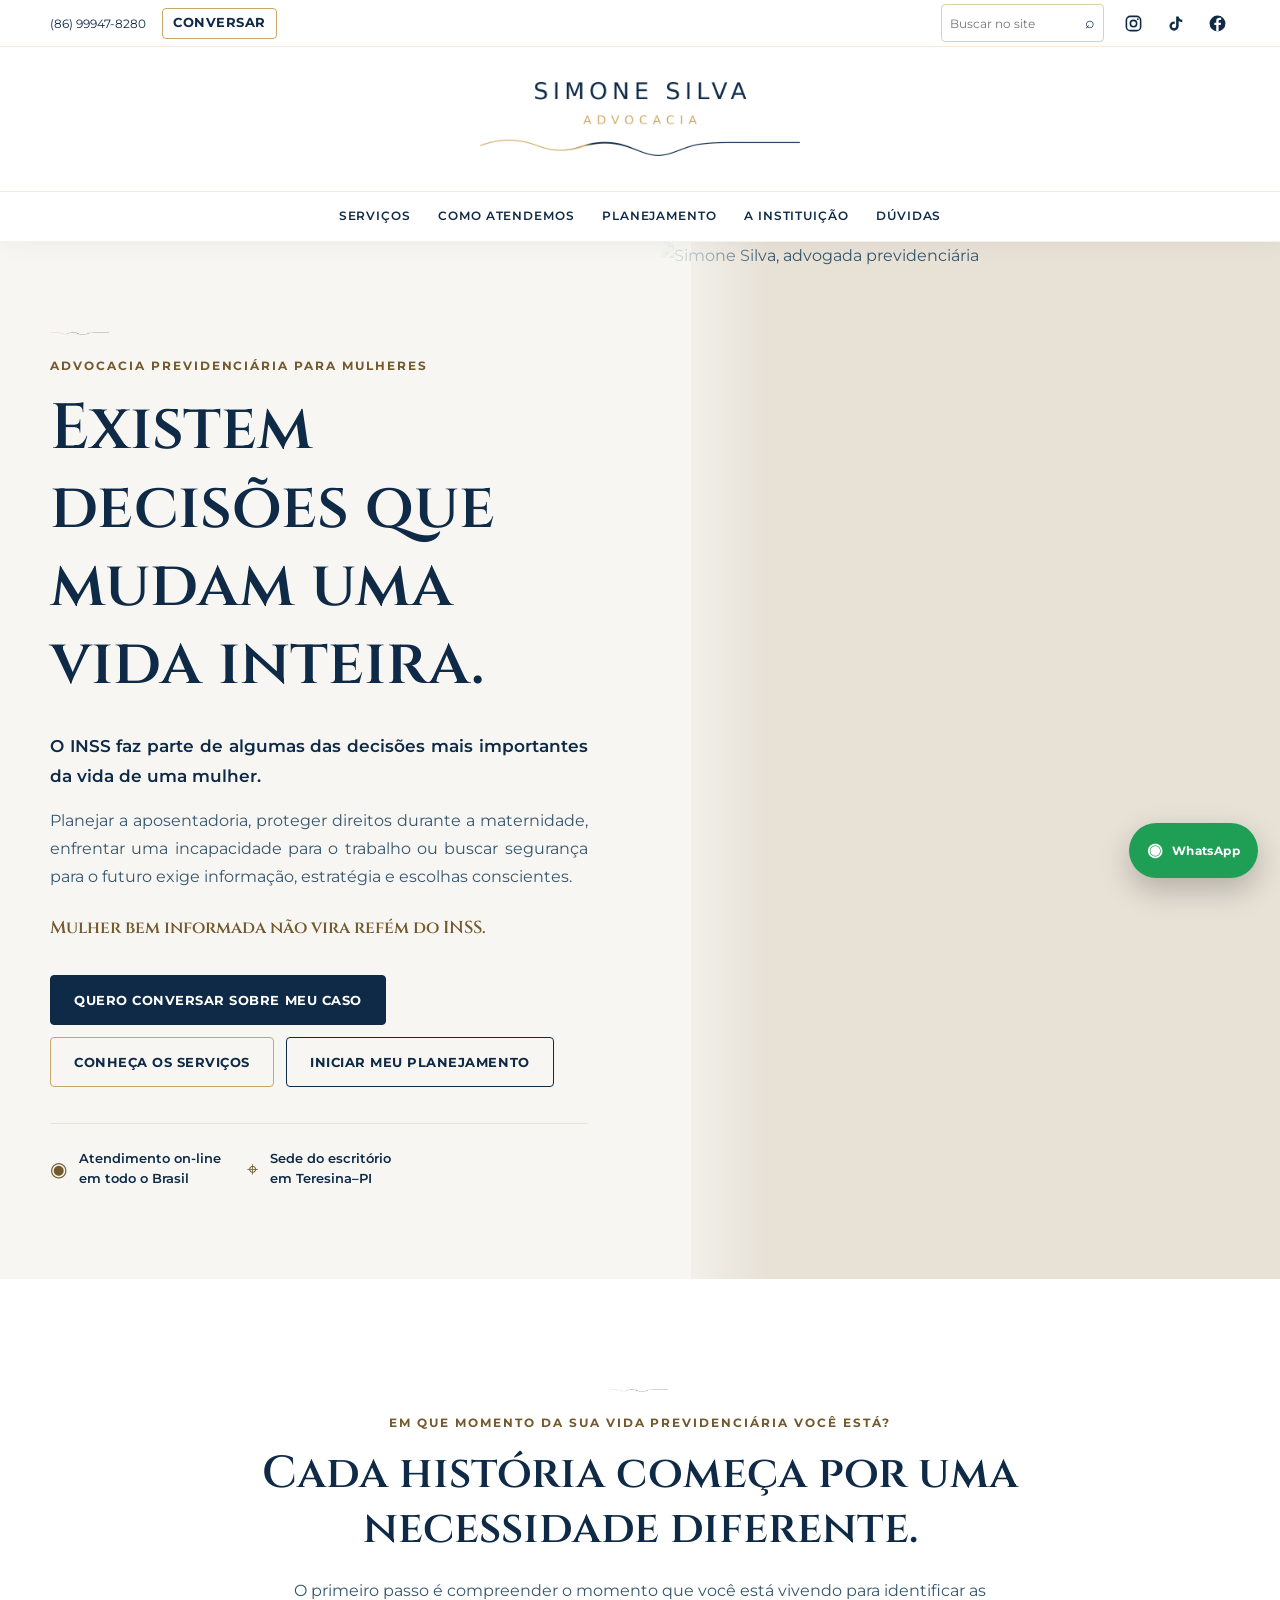
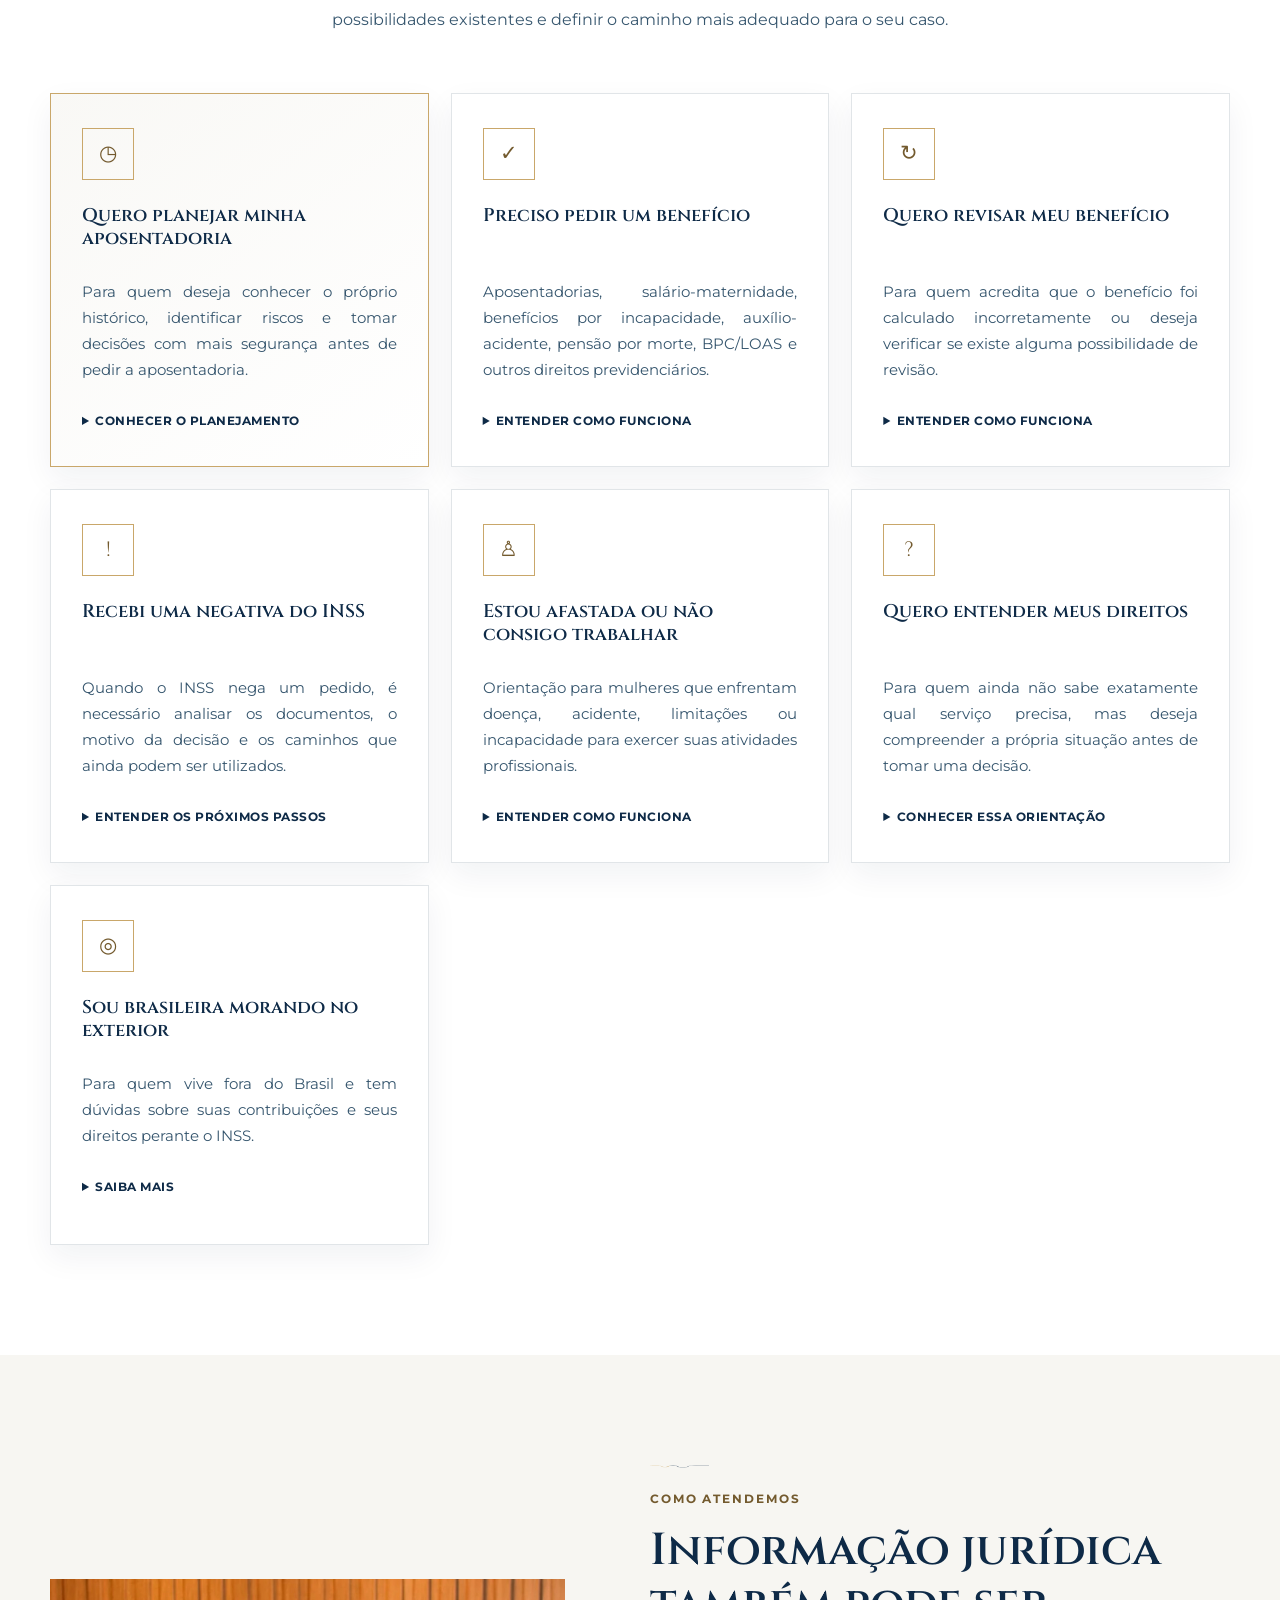
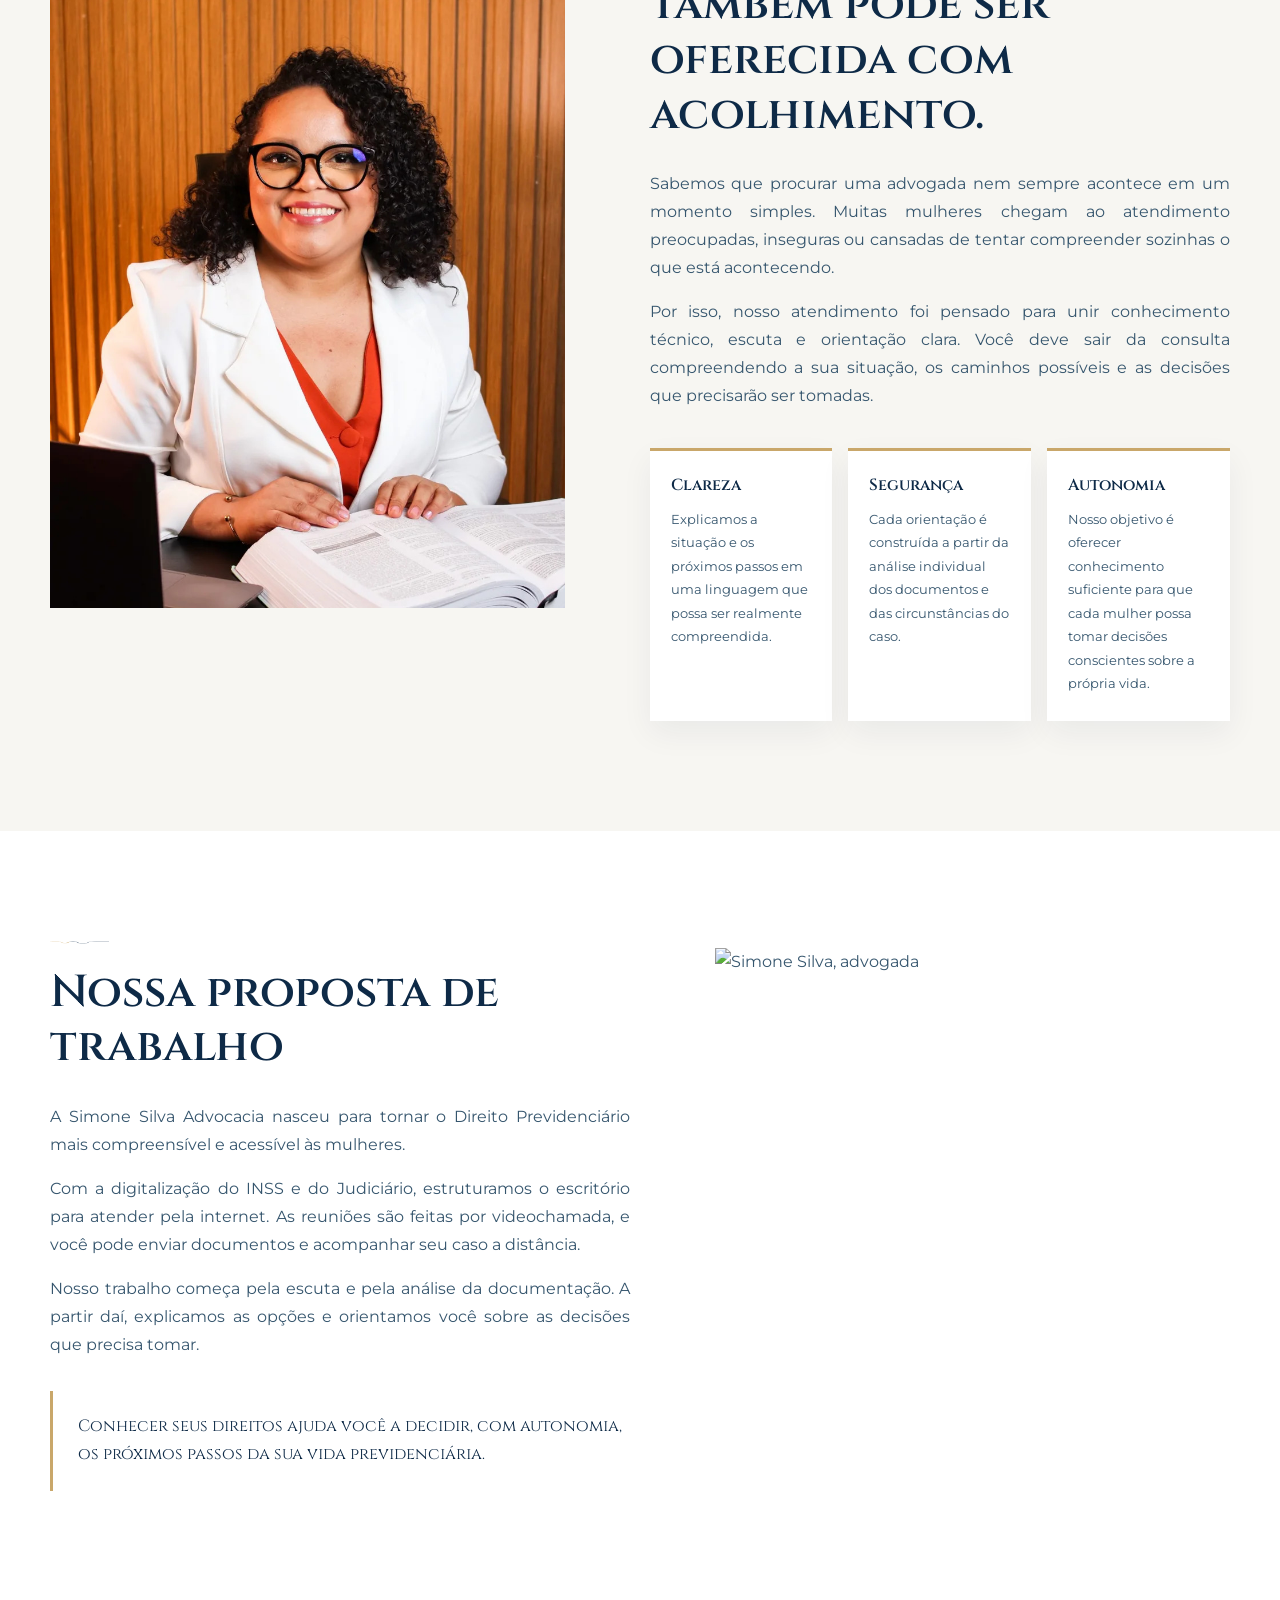
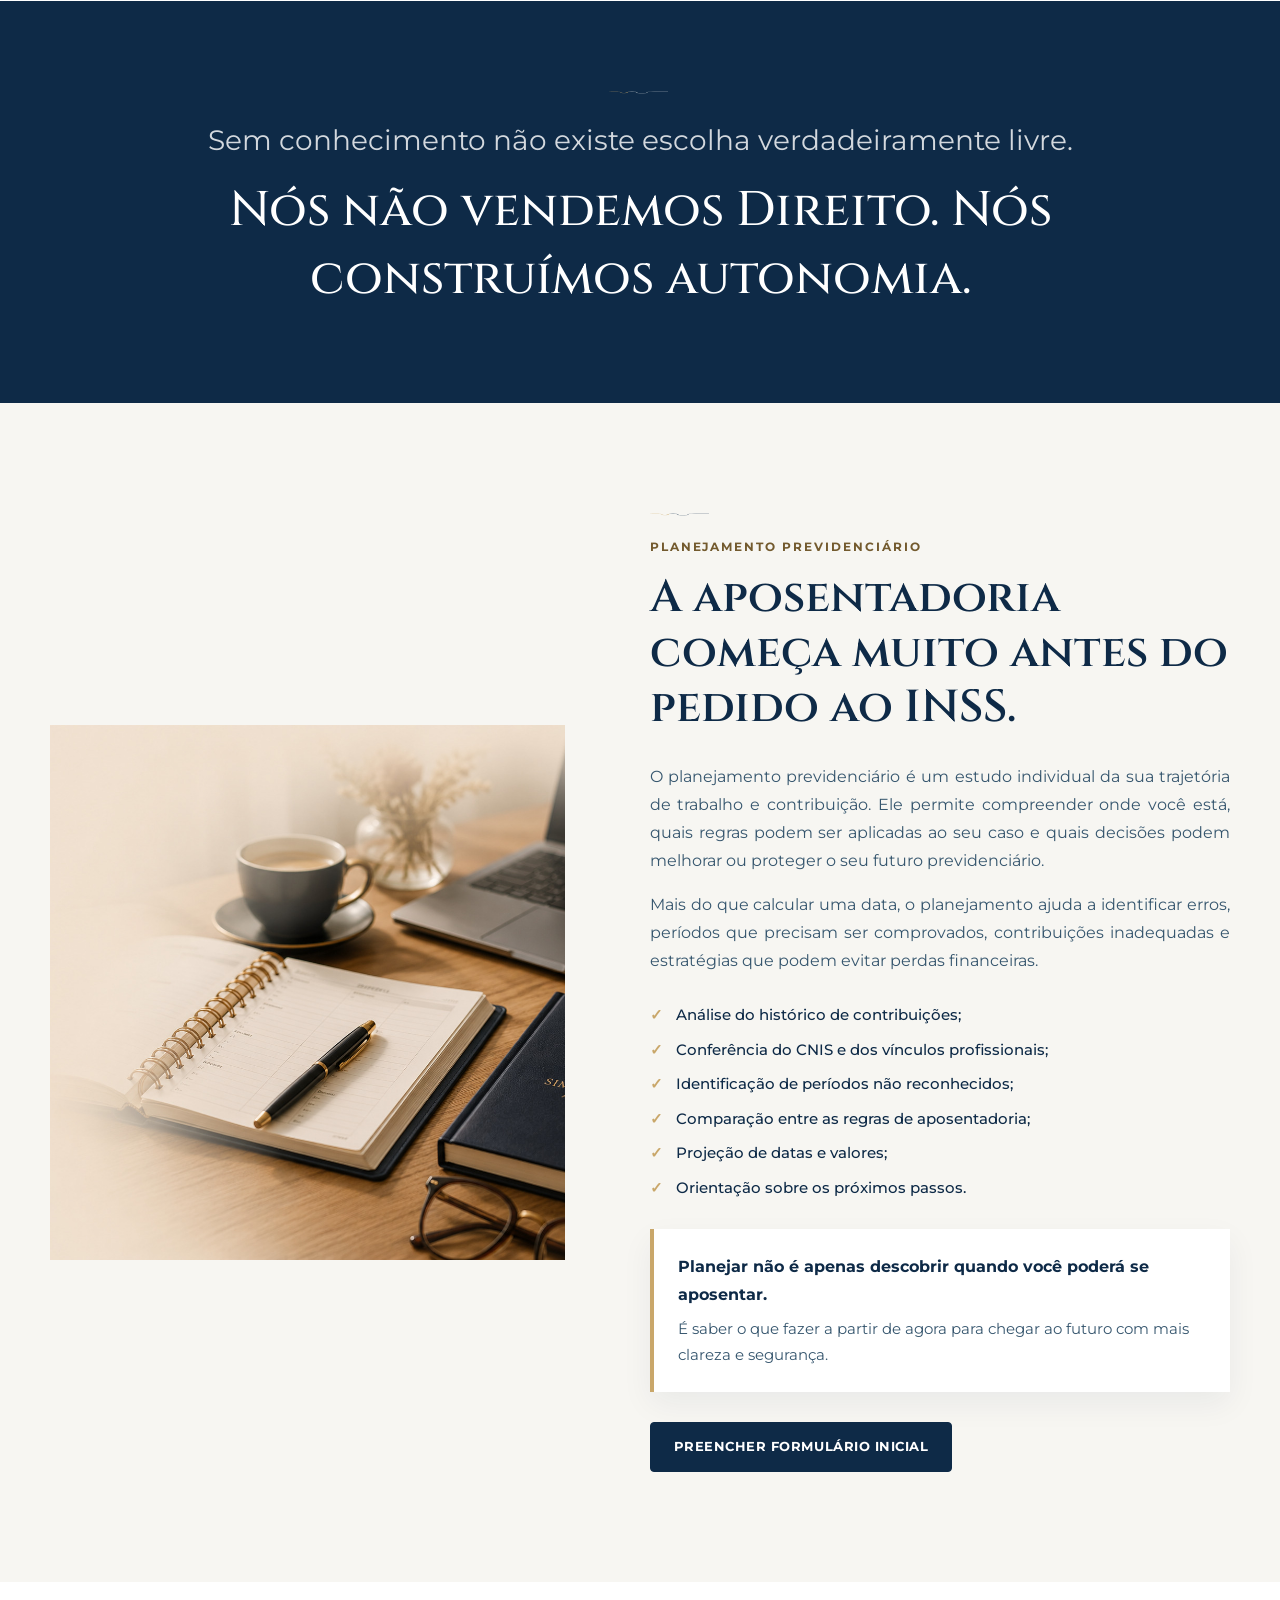
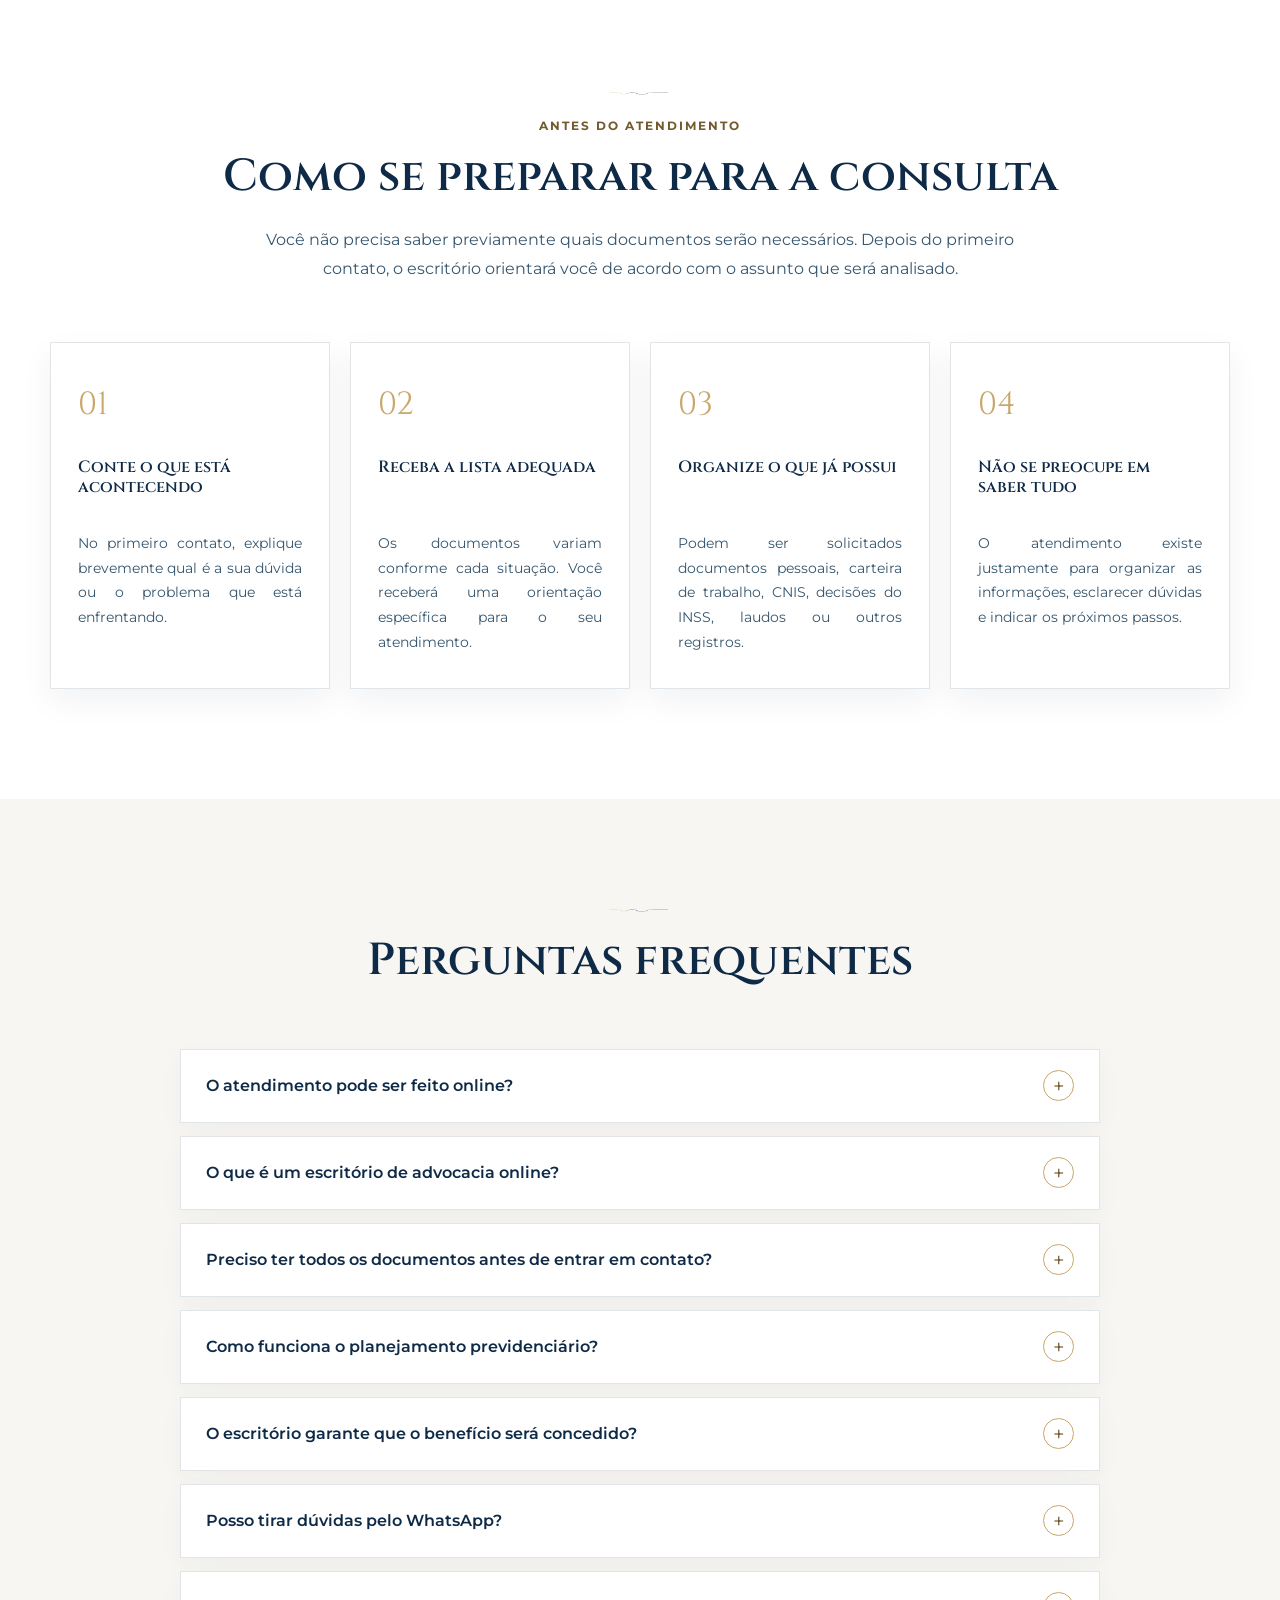
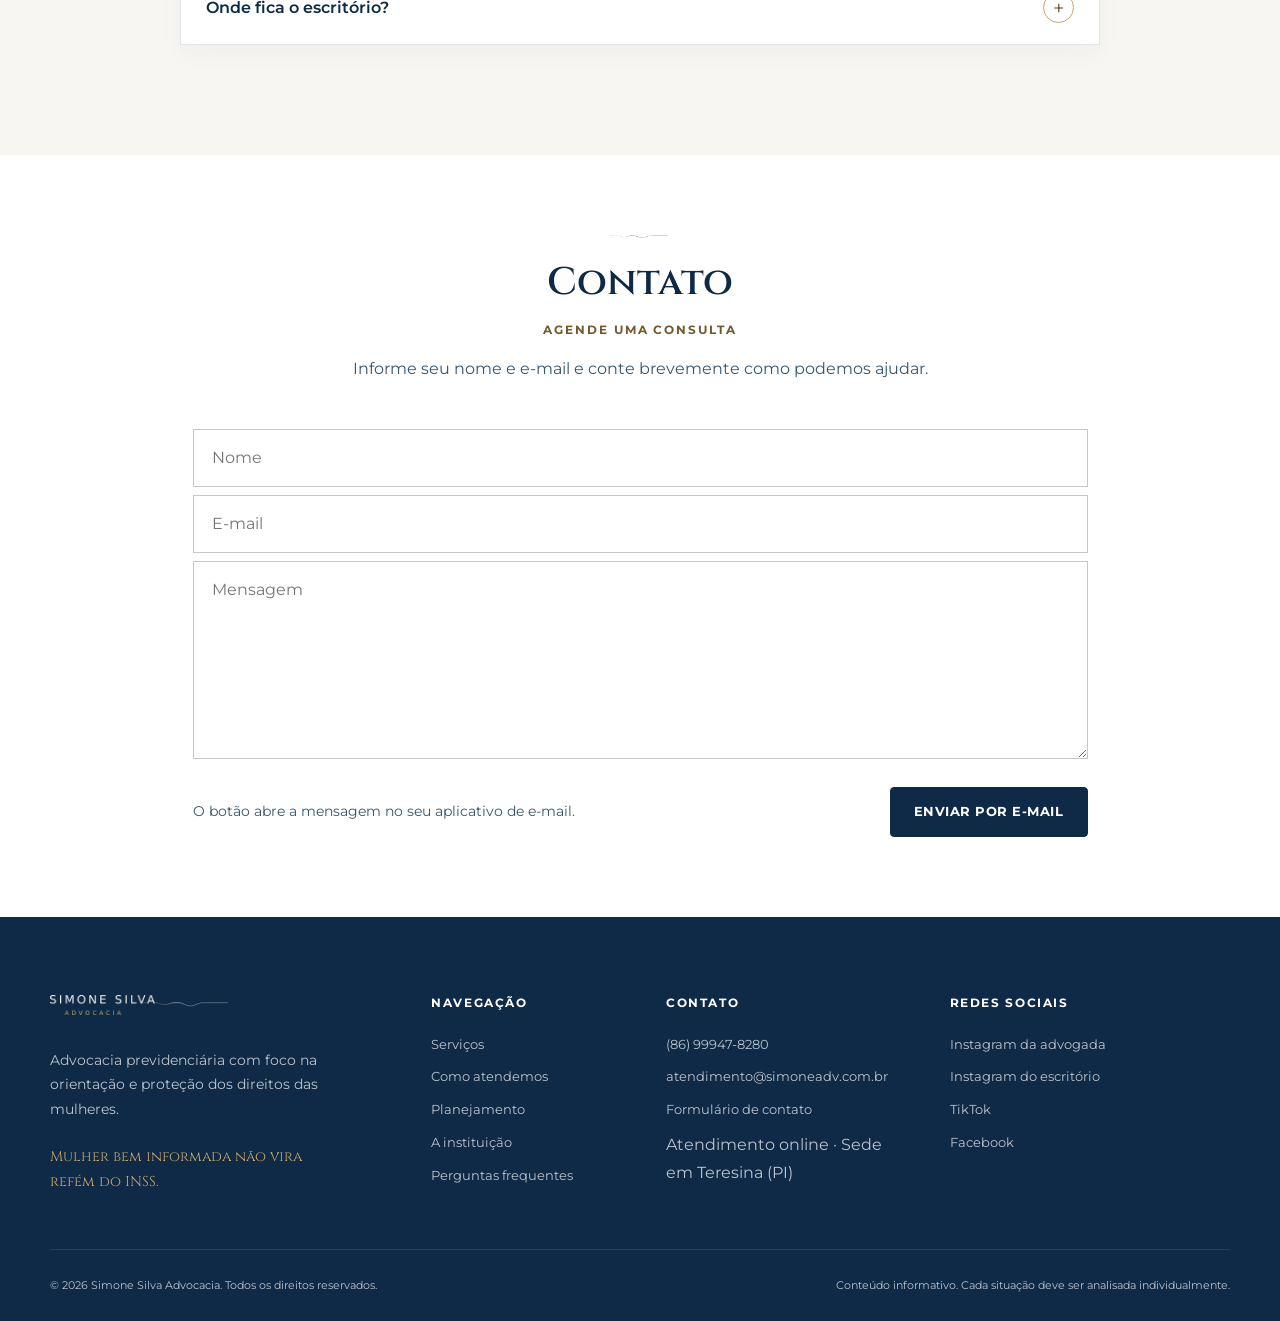
==== commit 5d54176b: "Inclui Facebook e ícones das redes no cabeçalho" ====
--- a/index.html
+++ b/index.html
@@ -34,7 +34,7 @@
     >
 
     <link rel="icon" href="assets/images/icon-32.png">
-    <link rel="stylesheet" href="style.css?v=formulario-contato">
+    <link rel="stylesheet" href="style.css?v=redes-sociais">
 </head>
 
 <body>
@@ -57,9 +57,18 @@
                         <button type="submit" aria-label="Buscar">⌕</button>
                         <div class="cabecalho-resultados" id="resultados-busca" aria-live="polite" hidden></div>
                     </form>
-                    <a href="https://www.instagram.com/simonesilva.advocacia/"
-                        target="_blank" rel="noopener noreferrer">Instagram</a>
-                    <a href="https://www.tiktok.com/@inssparamulheres" target="_blank" rel="noopener noreferrer">TikTok</a>
+                    <a class="rede-social-icone" href="https://www.instagram.com/simonesilva.advocacia/" target="_blank"
+                        rel="noopener noreferrer" aria-label="Instagram do escritório" title="Instagram do escritório">
+                        <svg width="19" height="19" viewBox="0 0 24 24" aria-hidden="true" focusable="false"><rect x="3" y="3" width="18" height="18" rx="5" fill="none" stroke="currentColor" stroke-width="2"/><circle cx="12" cy="12" r="4" fill="none" stroke="currentColor" stroke-width="2"/><circle cx="17.5" cy="6.5" r="1.1" fill="currentColor"/></svg>
+                    </a>
+                    <a class="rede-social-icone" href="https://www.tiktok.com/@inssparamulheres" target="_blank"
+                        rel="noopener noreferrer" aria-label="TikTok" title="TikTok">
+                        <svg width="19" height="19" viewBox="0 0 24 24" aria-hidden="true" focusable="false"><path fill="currentColor" d="M16 3c.3 2.4 1.9 4 4.5 4.2v3.1a8 8 0 0 1-4.5-1.4v6.3a5.8 5.8 0 1 1-5.8-5.8h.8v3.2a2.7 2.7 0 1 0 1.8 2.6V3z"/></svg>
+                    </a>
+                    <a class="rede-social-icone" href="https://www.facebook.com/simonesilvaadvogadaprevidenciarista?locale=pt_BR" target="_blank"
+                        rel="noopener noreferrer" aria-label="Facebook" title="Facebook">
+                        <svg width="19" height="19" viewBox="0 0 24 24" aria-hidden="true" focusable="false"><circle cx="12" cy="12" r="10" fill="currentColor"/><path fill="white" d="M13.4 22v-8h2.7l.4-3.1h-3.1V9c0-.9.3-1.5 1.6-1.5h1.6V4.7c-.3 0-1.2-.1-2.3-.1-2.3 0-3.9 1.4-3.9 4v2.3H8V14h2.4v8z"/></svg>
+                    </a>
                 </div>
             </div>
         </div>
@@ -848,6 +857,7 @@
                 <a href="https://www.instagram.com/advogada.simonesilva/" target="_blank" rel="noopener noreferrer">Instagram da advogada</a>
                 <a href="https://www.instagram.com/simonesilva.advocacia/" target="_blank" rel="noopener noreferrer">Instagram do escritório</a>
                 <a href="https://www.tiktok.com/@inssparamulheres" target="_blank" rel="noopener noreferrer">TikTok</a>
+                <a href="https://www.facebook.com/simonesilvaadvogadaprevidenciarista?locale=pt_BR" target="_blank" rel="noopener noreferrer">Facebook</a>
             </div>
 
         </div>
--- a/style.css
+++ b/style.css
@@ -1640,3 +1640,26 @@
     margin: 14px 0 6px;
     color: var(--azul-escuro);
 }
+
+.rede-social-icone {
+    display: inline-flex;
+    width: 26px;
+    height: 28px;
+    align-items: center;
+    justify-content: center;
+}
+
+.rede-social-icone:hover,
+.rede-social-icone:focus-visible {
+    color: var(--dourado);
+}
+
+@media (max-width: 380px) {
+    .cabecalho-atalhos {
+        gap: 4px;
+    }
+
+    .cabecalho-busca input {
+        width: 70px;
+    }
+}
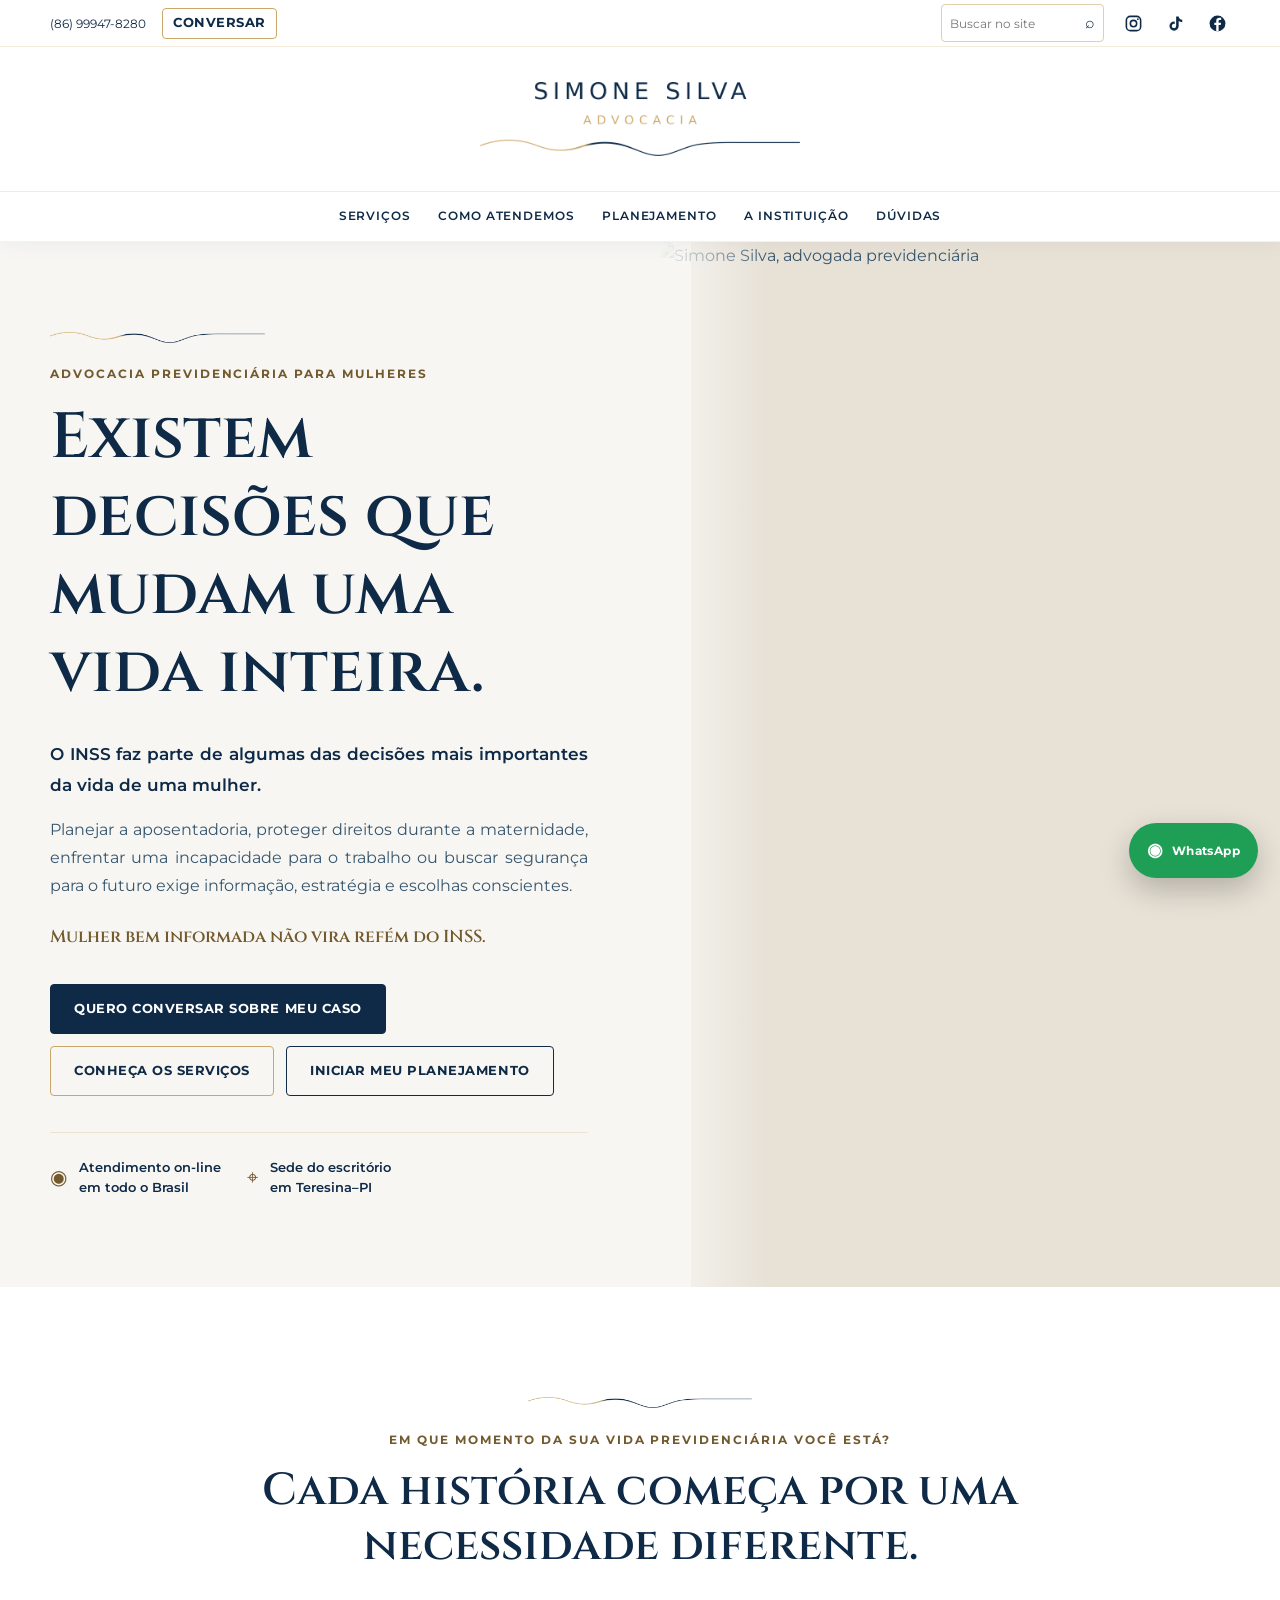
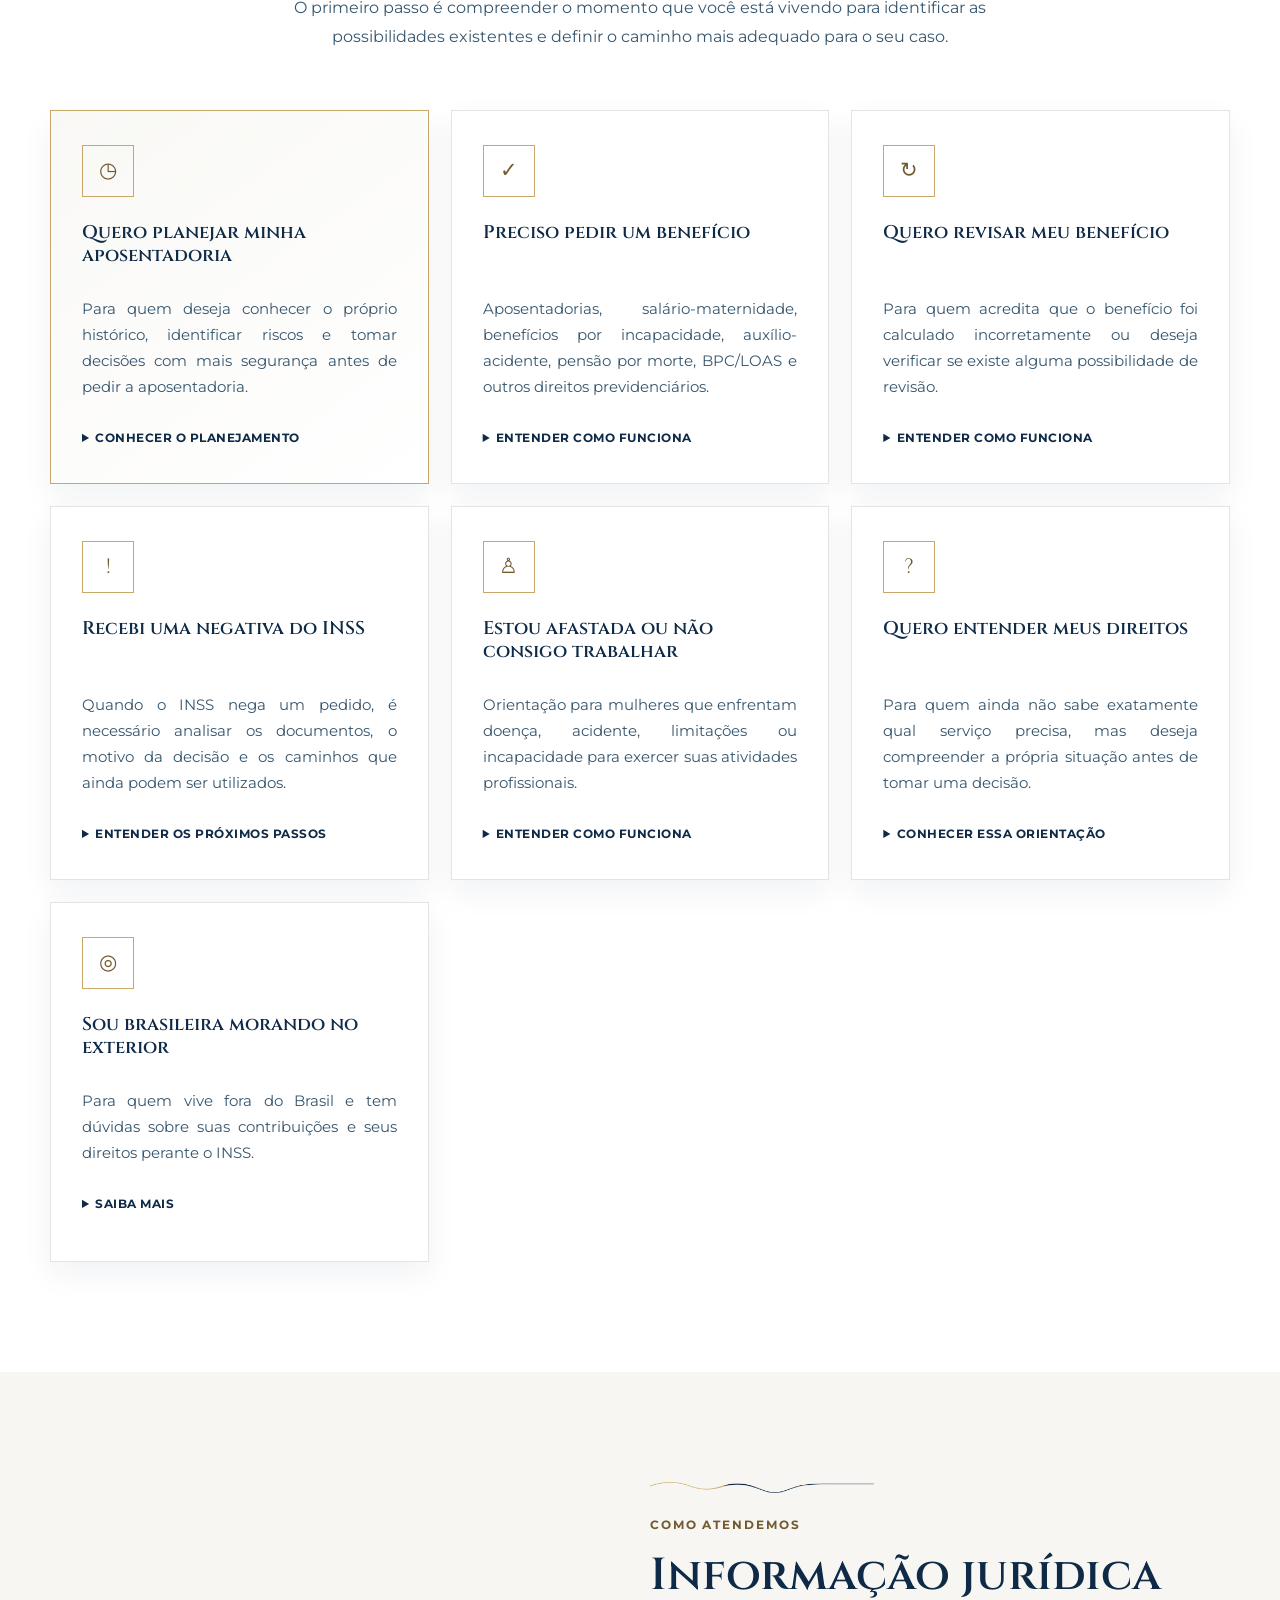
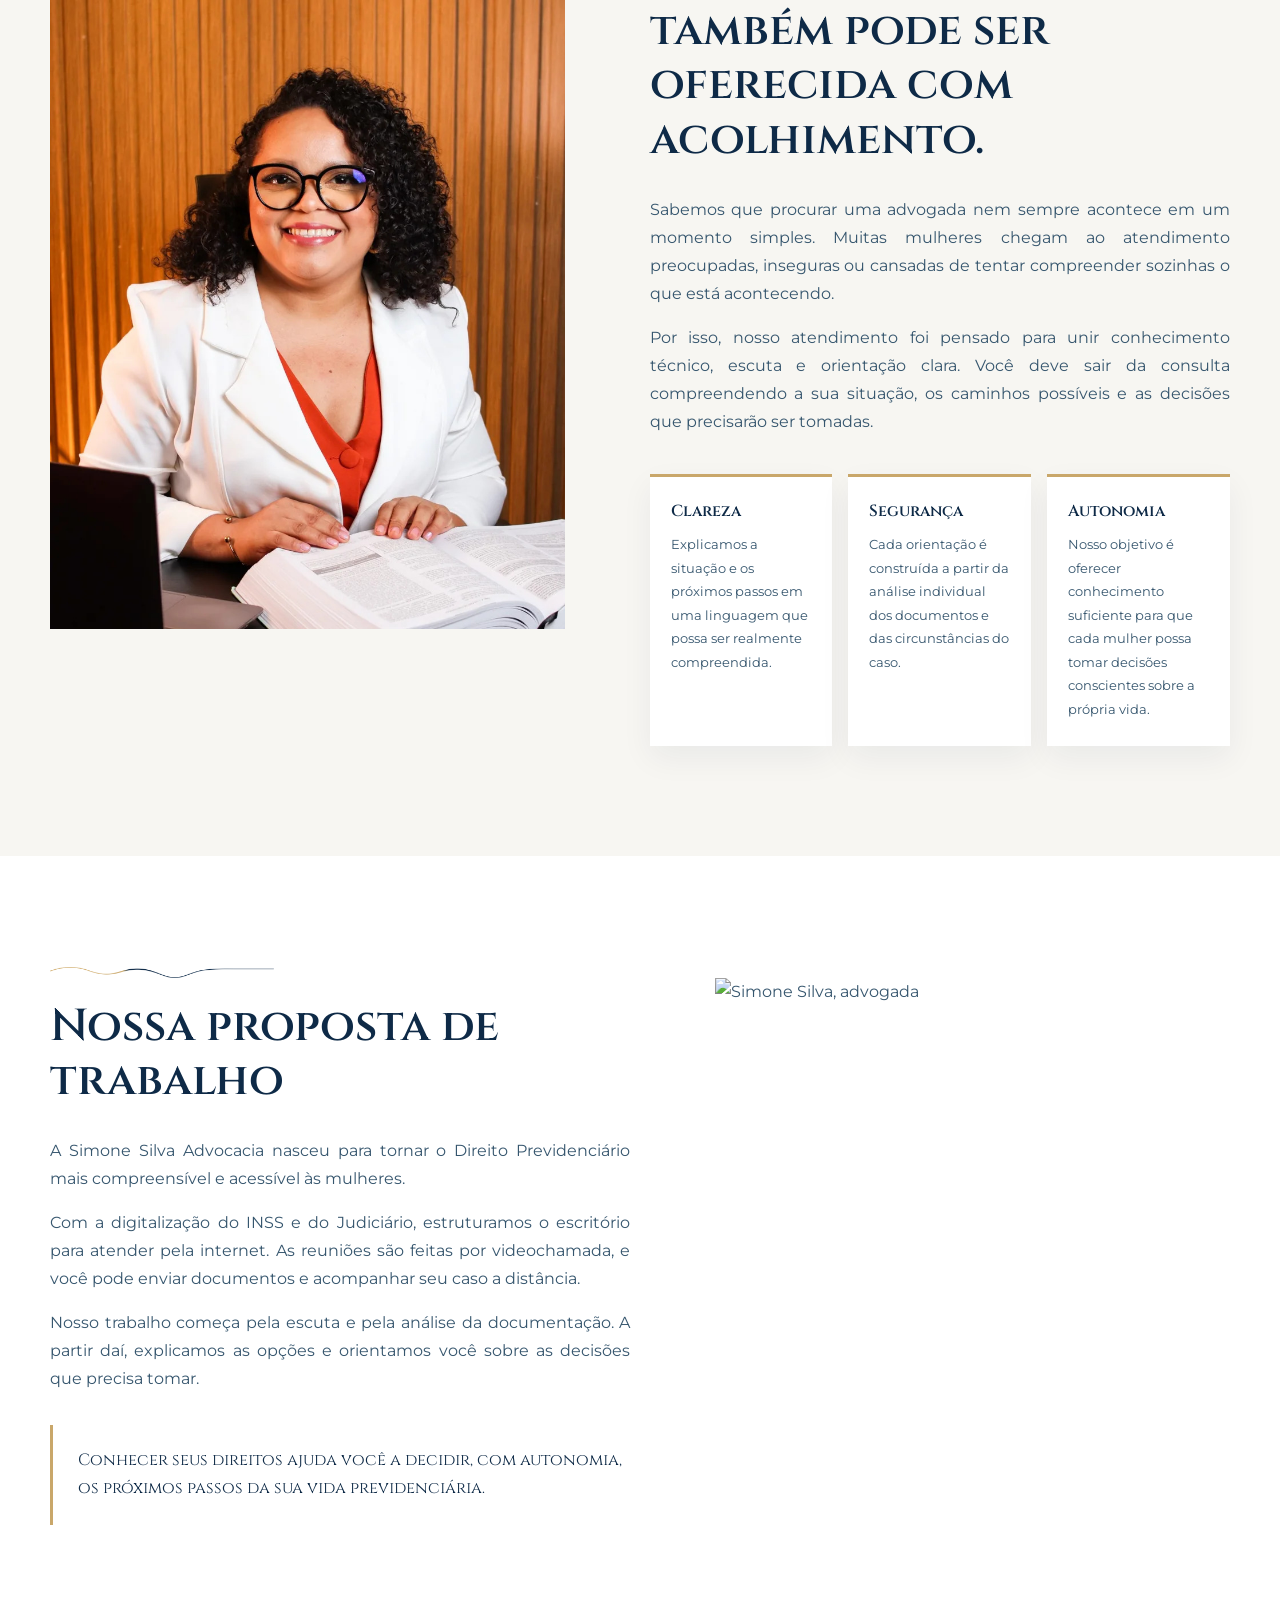
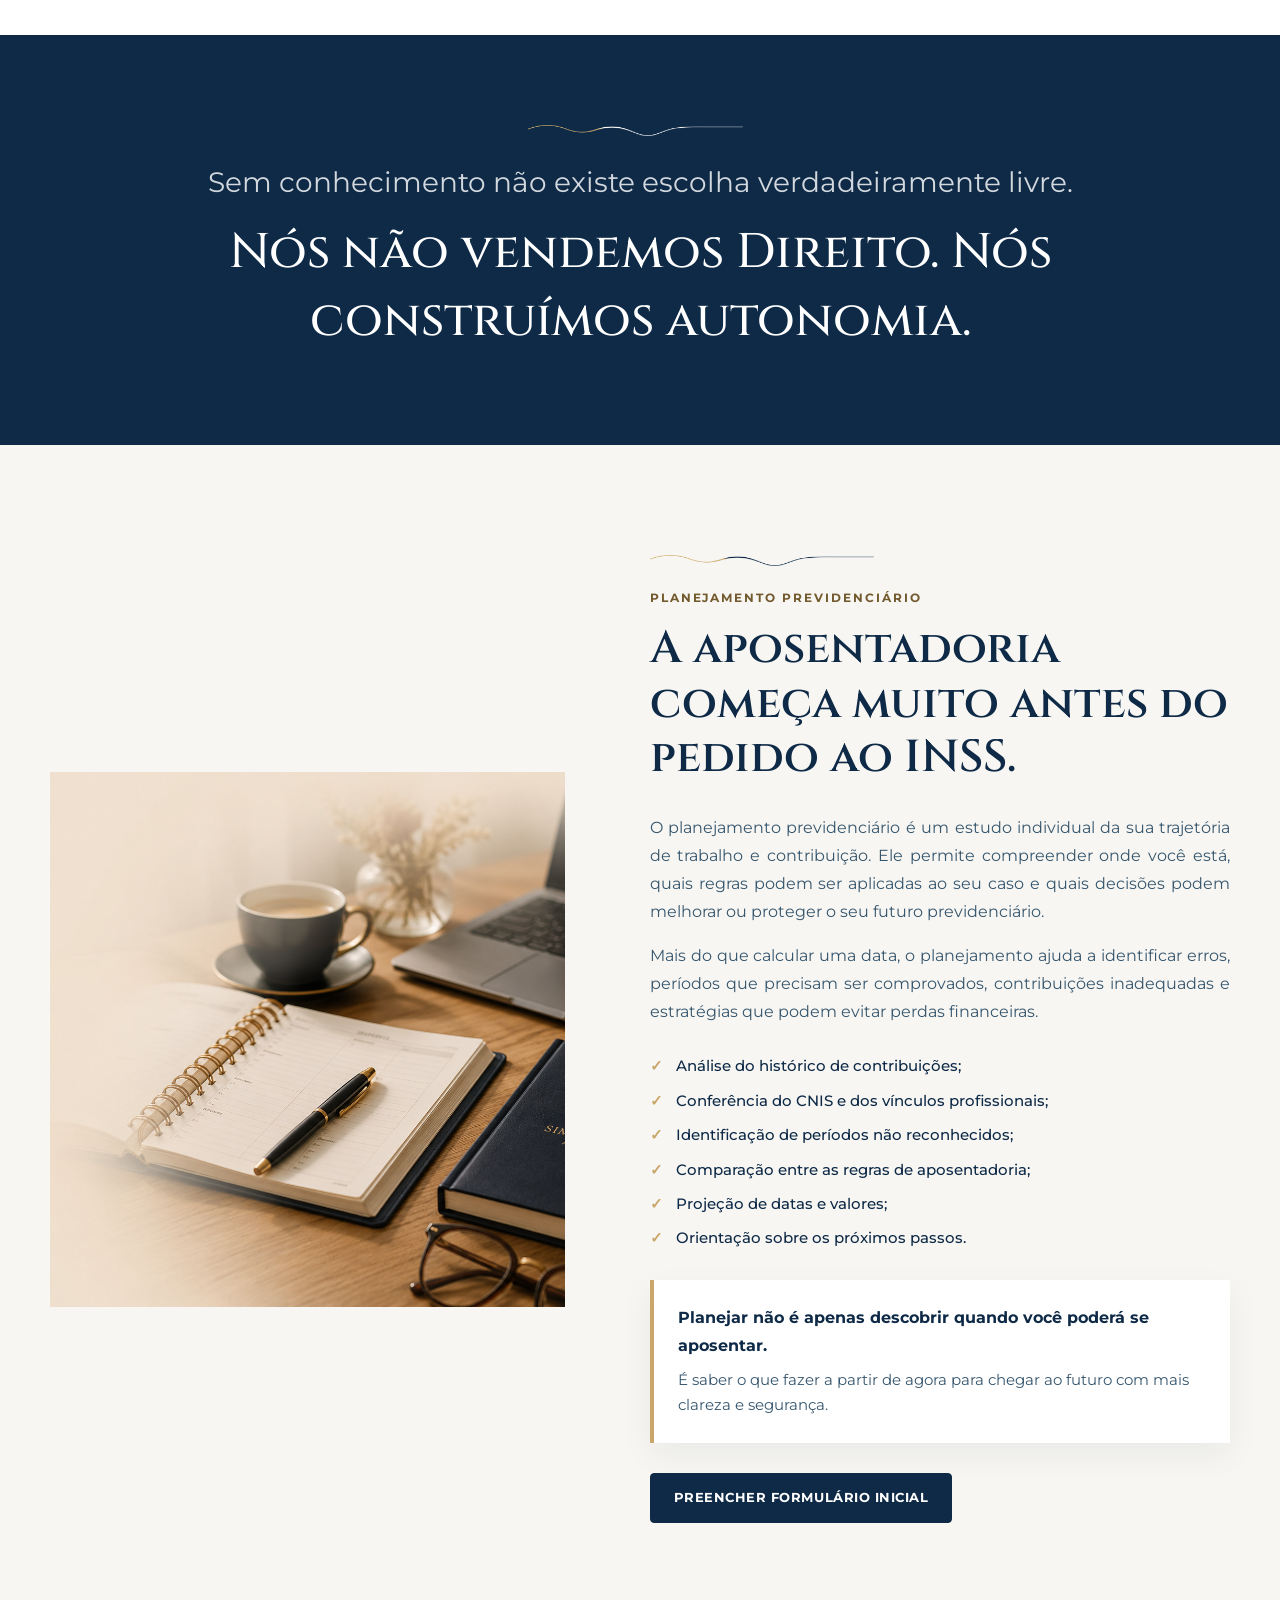
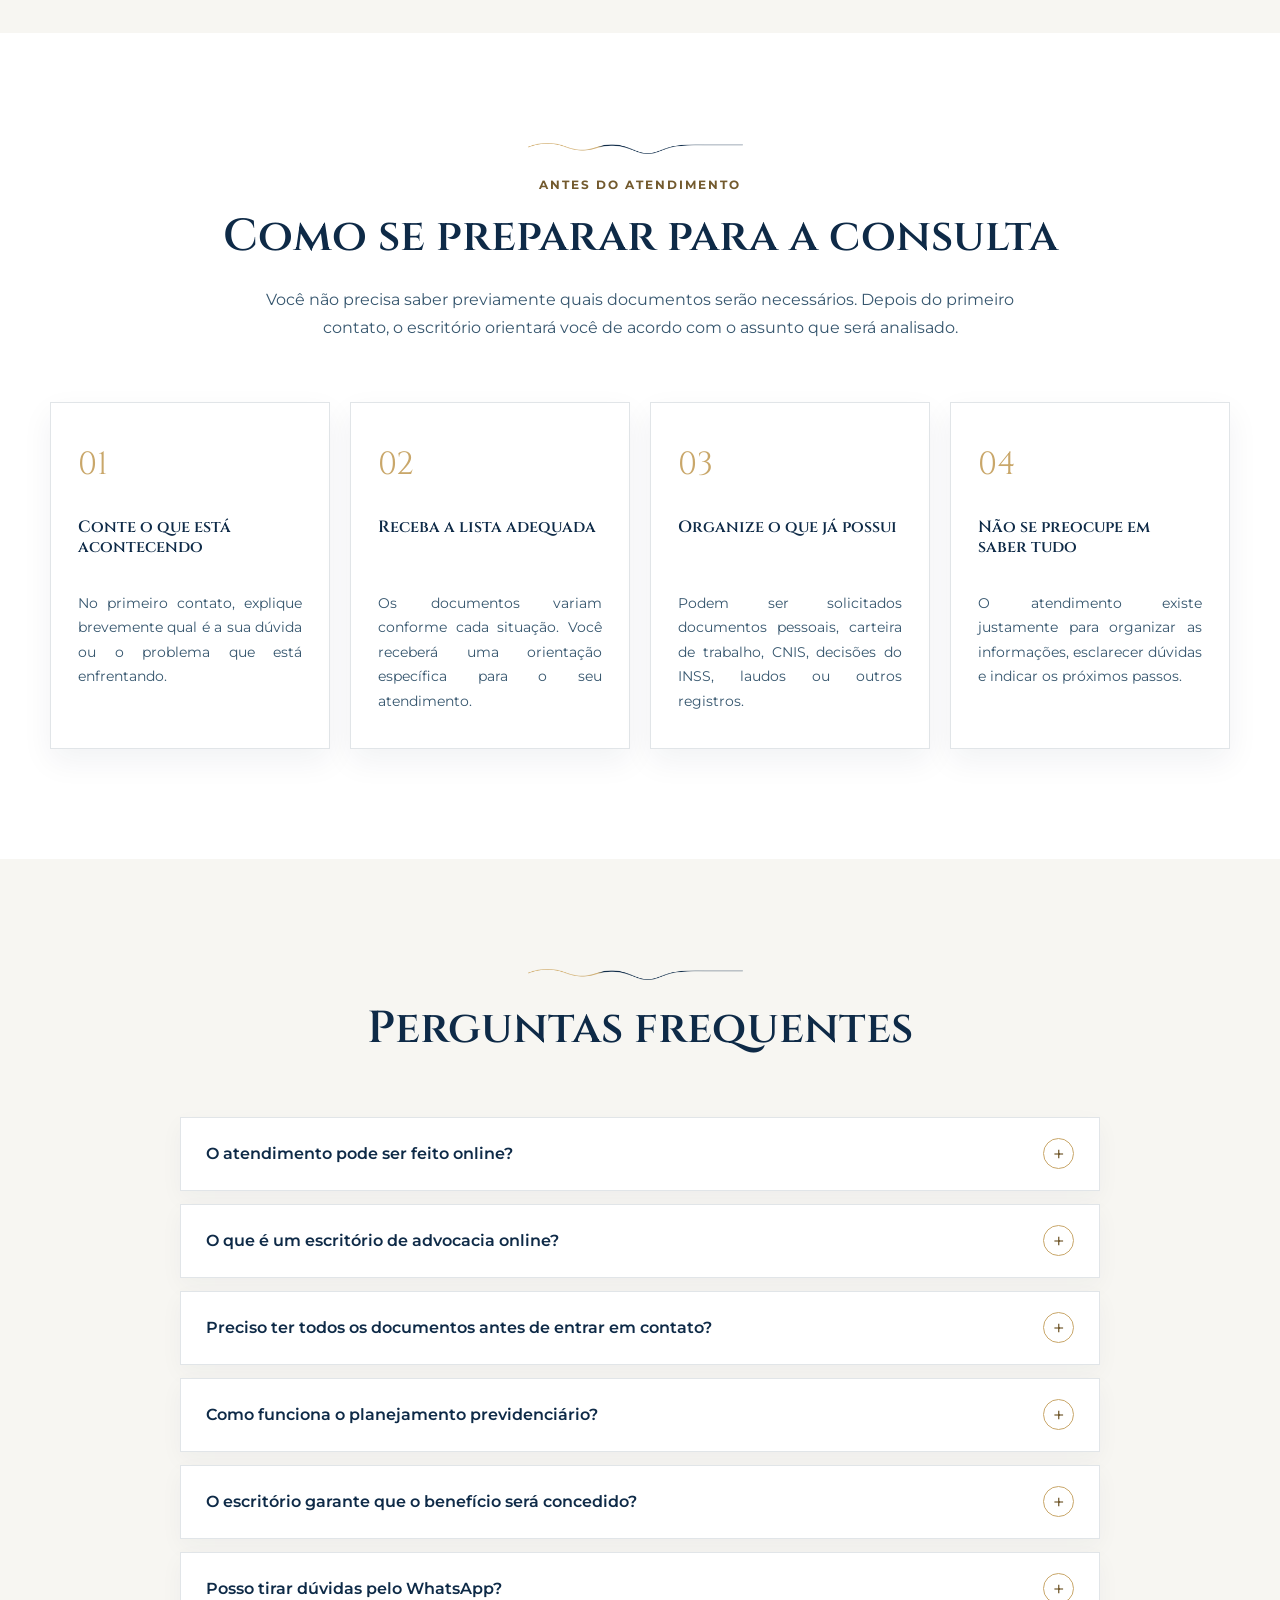
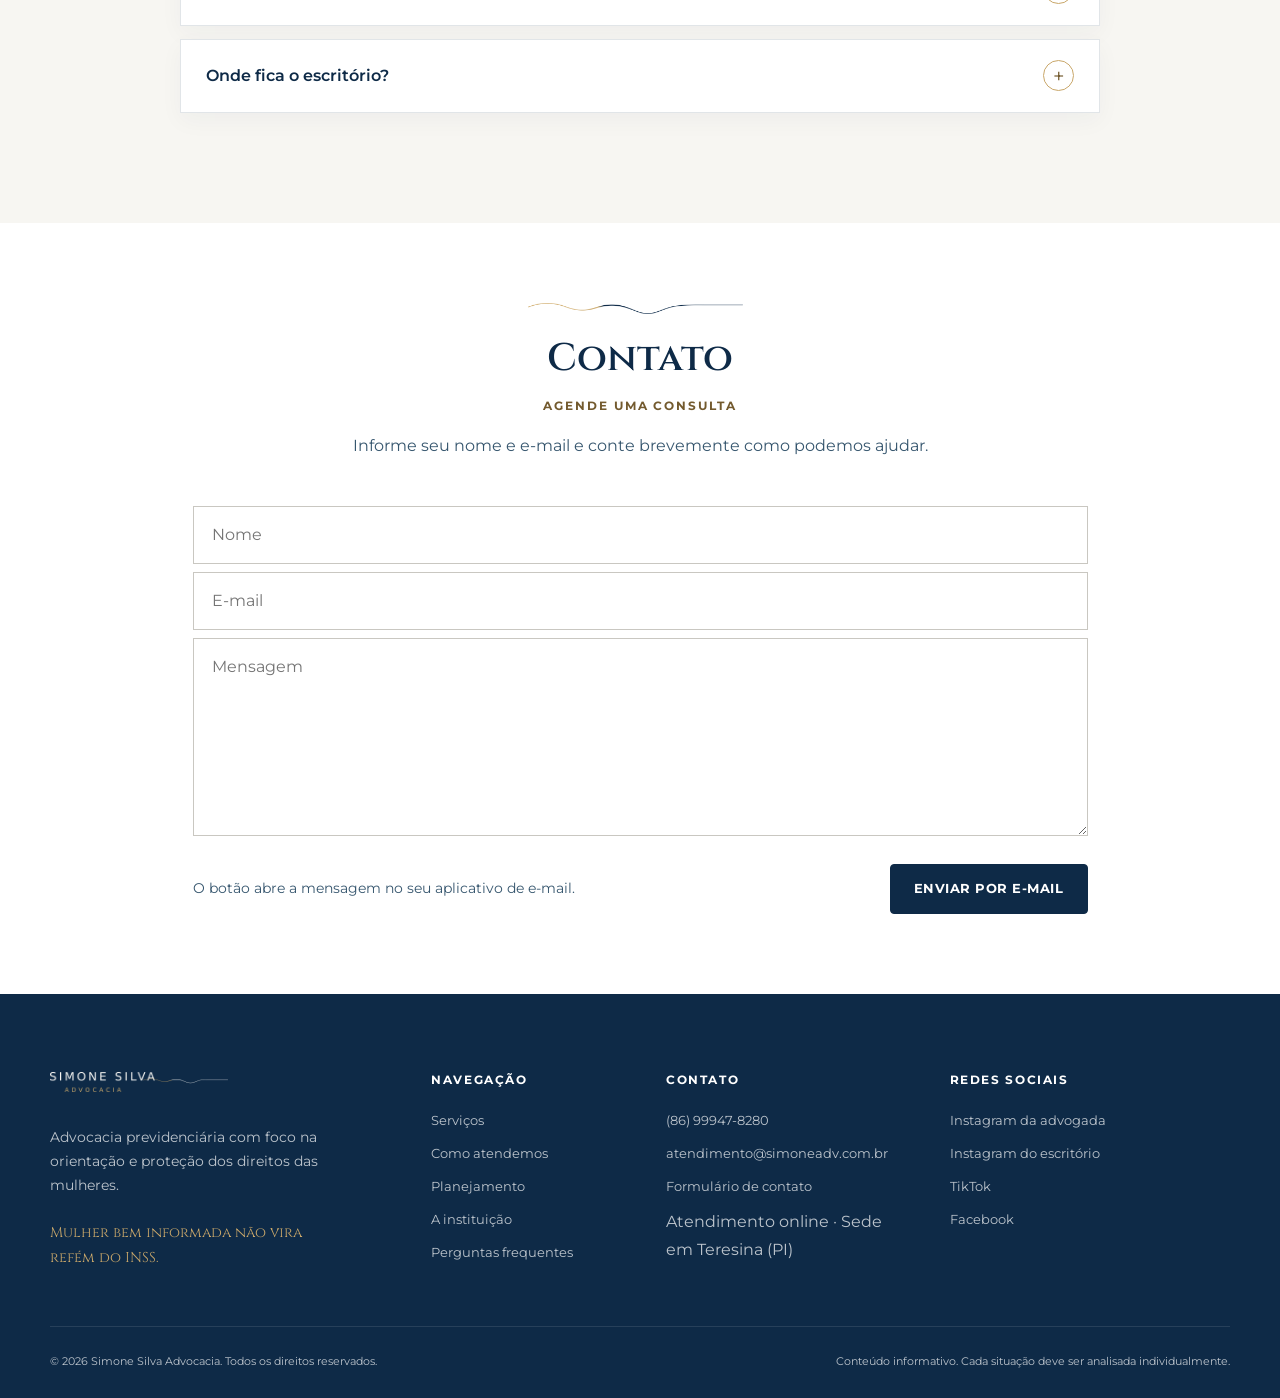
==== commit 66774b4c: "Amplia a Linha do Respiro sem alterar a proporção" ====
--- a/index.html
+++ b/index.html
@@ -34,7 +34,7 @@
     >
 
     <link rel="icon" href="assets/images/icon-32.png">
-    <link rel="stylesheet" href="style.css?v=redes-sociais">
+    <link rel="stylesheet" href="style.css?v=linha-respiro">
 </head>
 
 <body>
@@ -891,7 +891,7 @@
     </a>
 
 
-    <script src="script.js?v=conteudo"></script>
+    <script src="script.js?v=busca-trecho"></script>
 
 </body>
 </html>
--- a/style.css
+++ b/style.css
@@ -103,8 +103,8 @@
 
 .linha-dourada {
     display: block;
-    width: 62px;
-    height: 3px;
+    width: clamp(176px, 22vw, 224px);
+    aspect-ratio: 780 / 40;
     margin-bottom: 22px;
     background: url("assets/images/linha-respiro.png") left center / contain no-repeat;
 }
@@ -340,10 +340,23 @@
     background: var(--branco);
 }
 
-.cabecalho-resultados a {
+.cabecalho-resultados {
+    max-height: min(50vh, 320px);
+    overflow-y: auto;
+}
+
+.cabecalho-resultados button {
     display: block;
-    padding: 6px;
+    width: 100%;
+    padding: 8px;
+    font-size: inherit;
+    text-align: left;
     text-decoration: underline;
+}
+
+.termo-encontrado {
+    background: #ffdf81;
+    color: var(--azul-escuro);
 }
 
 .cabecalho-marca {
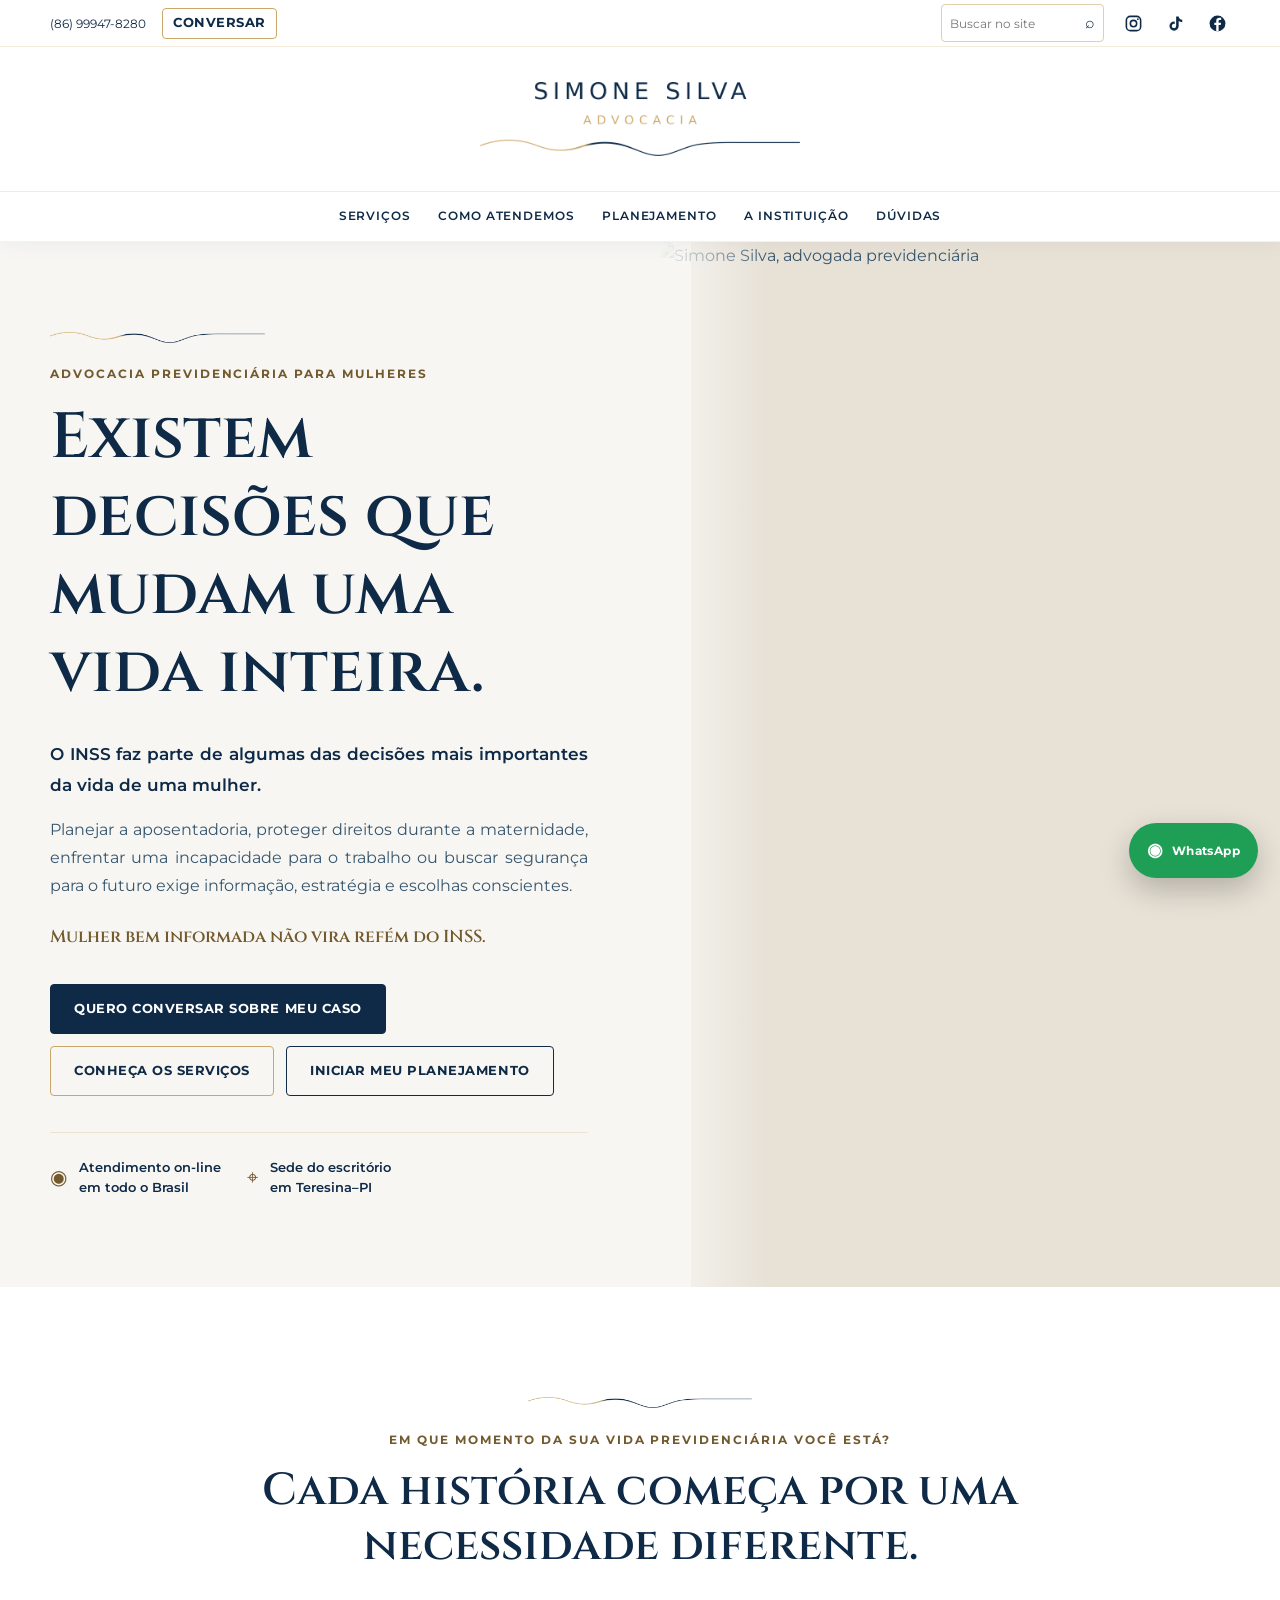
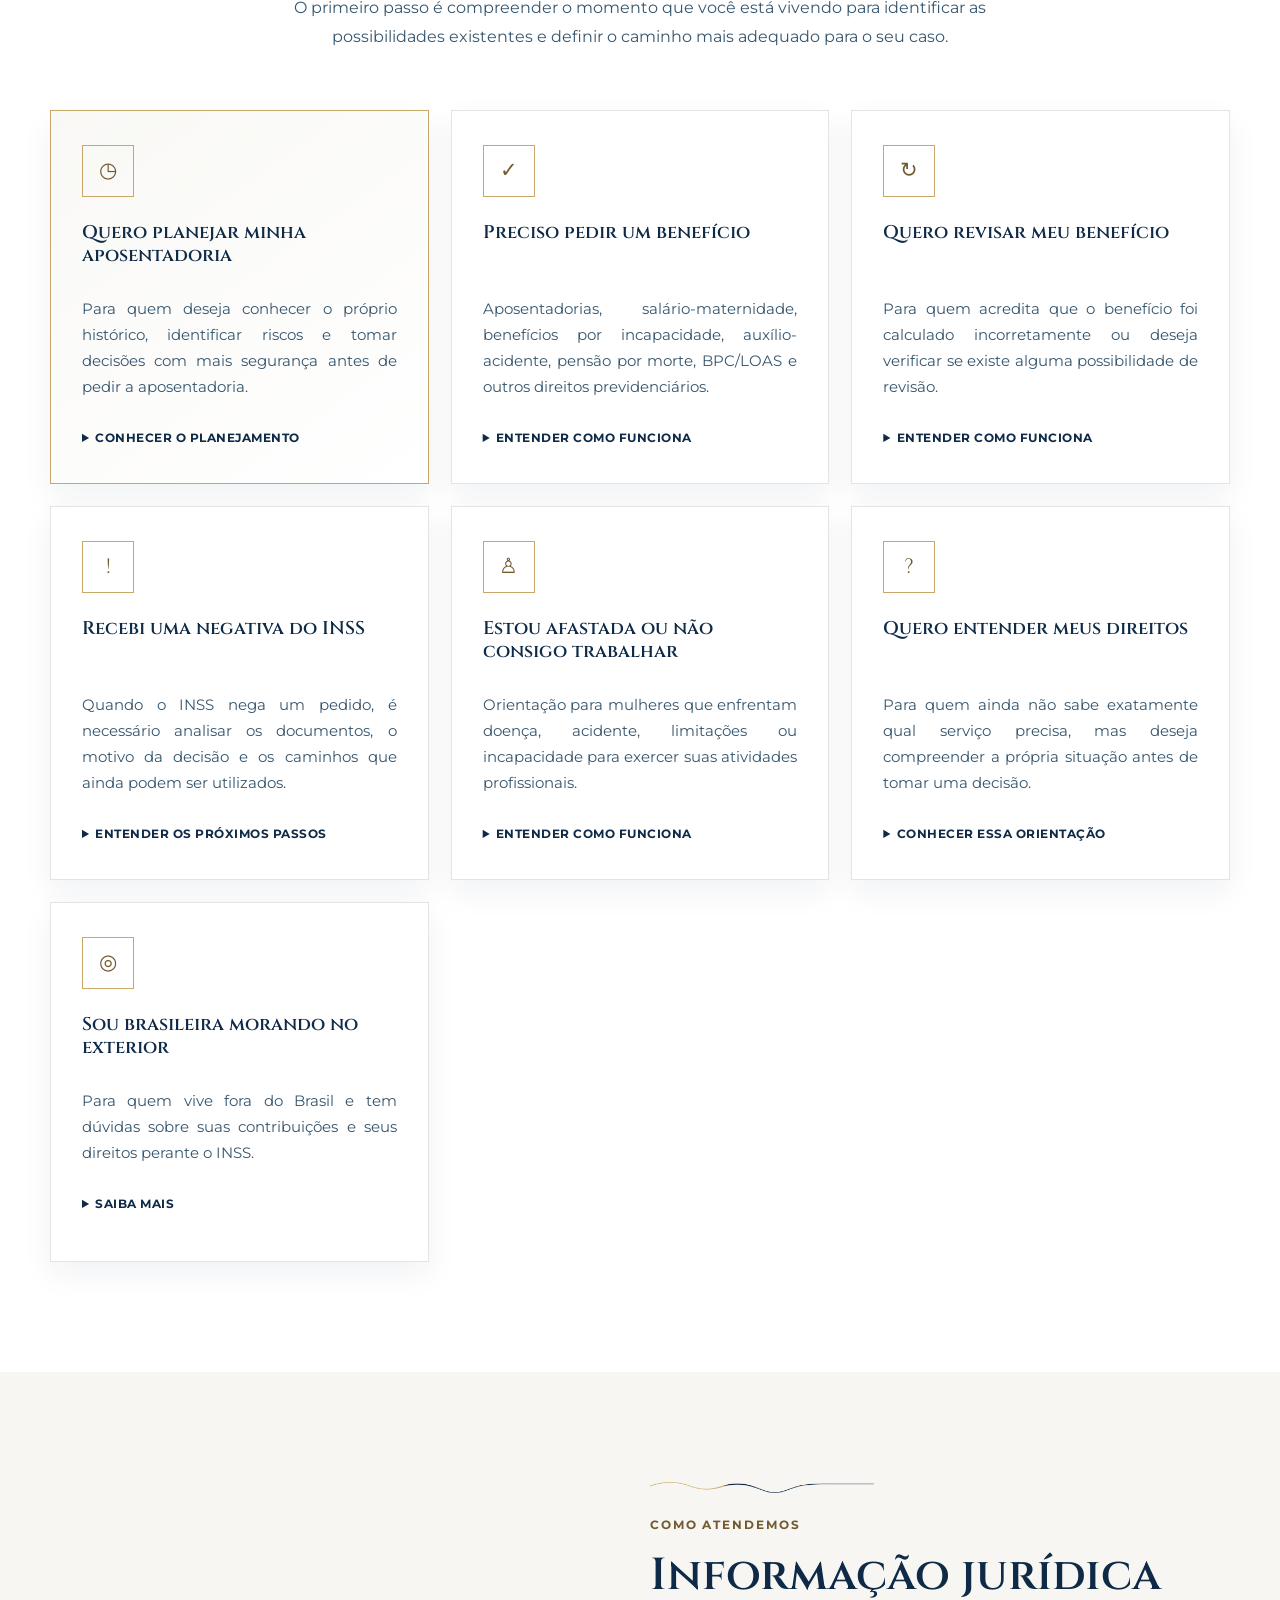
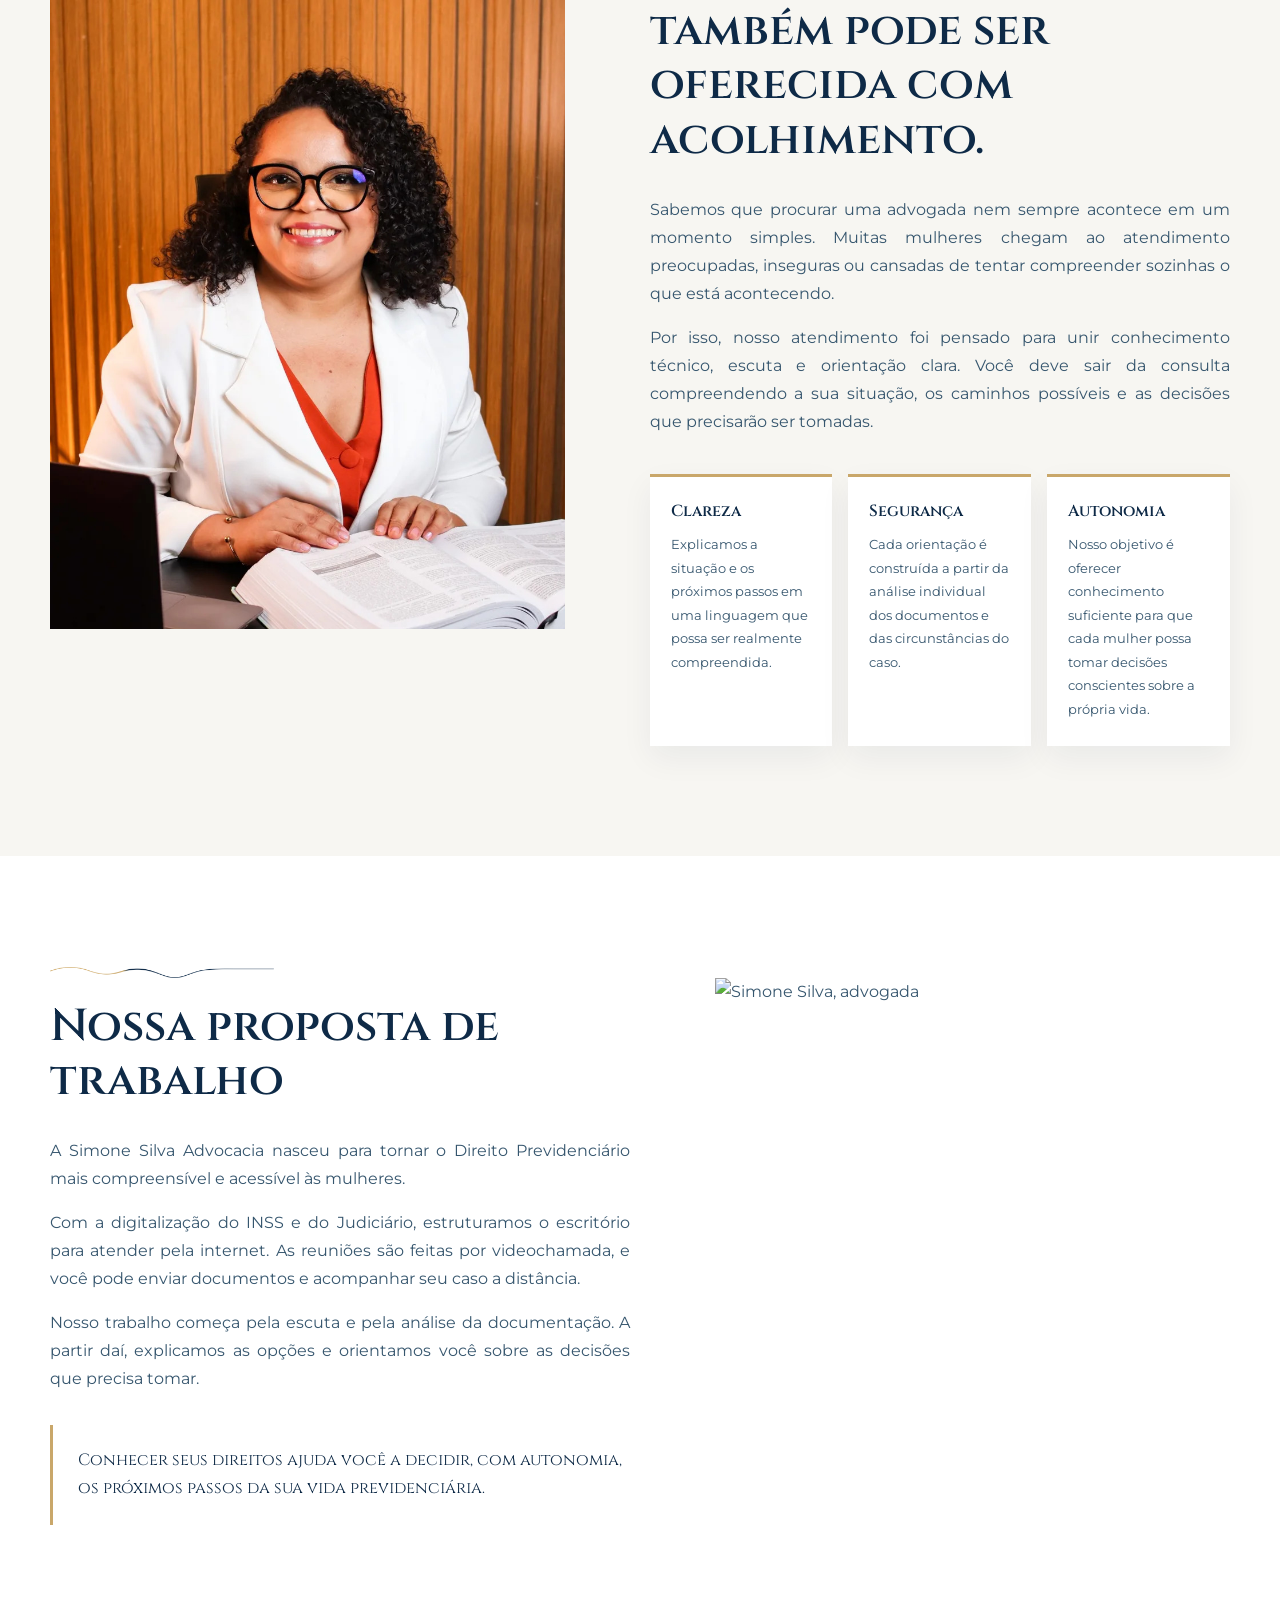
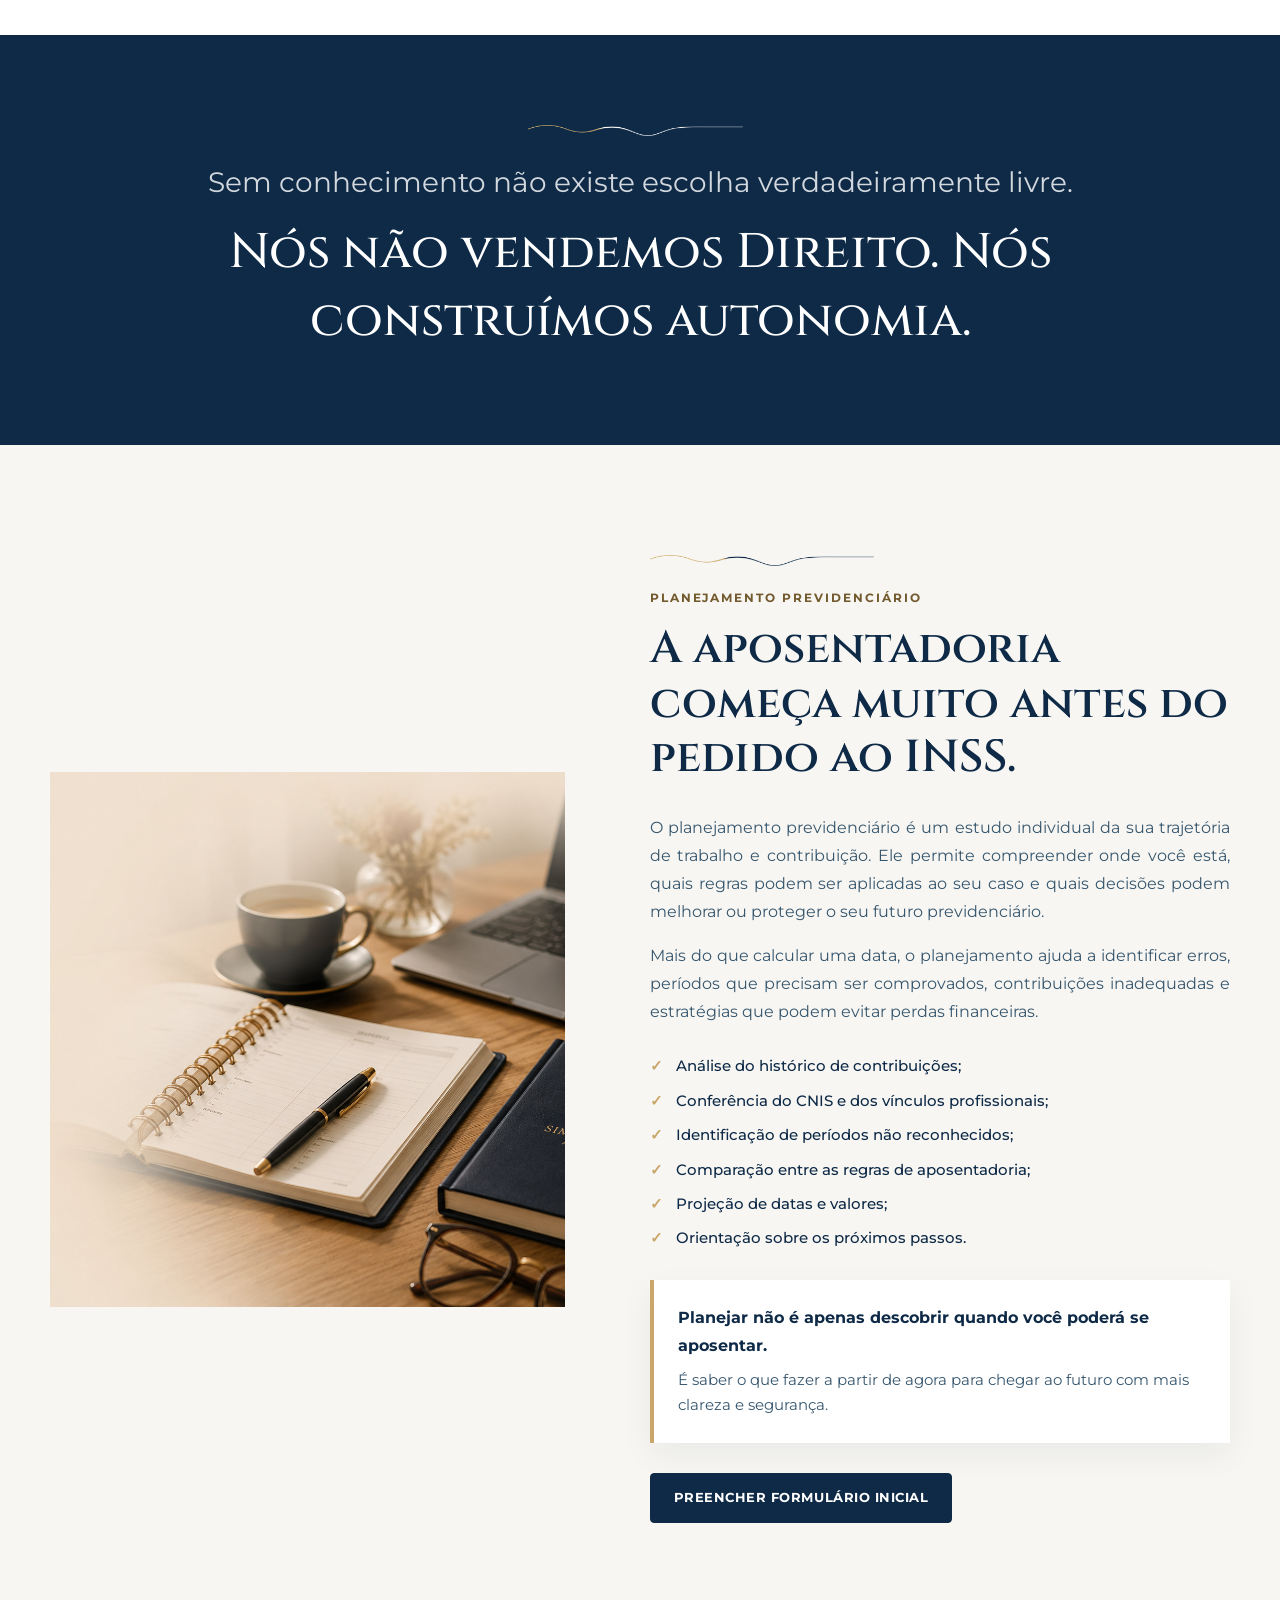
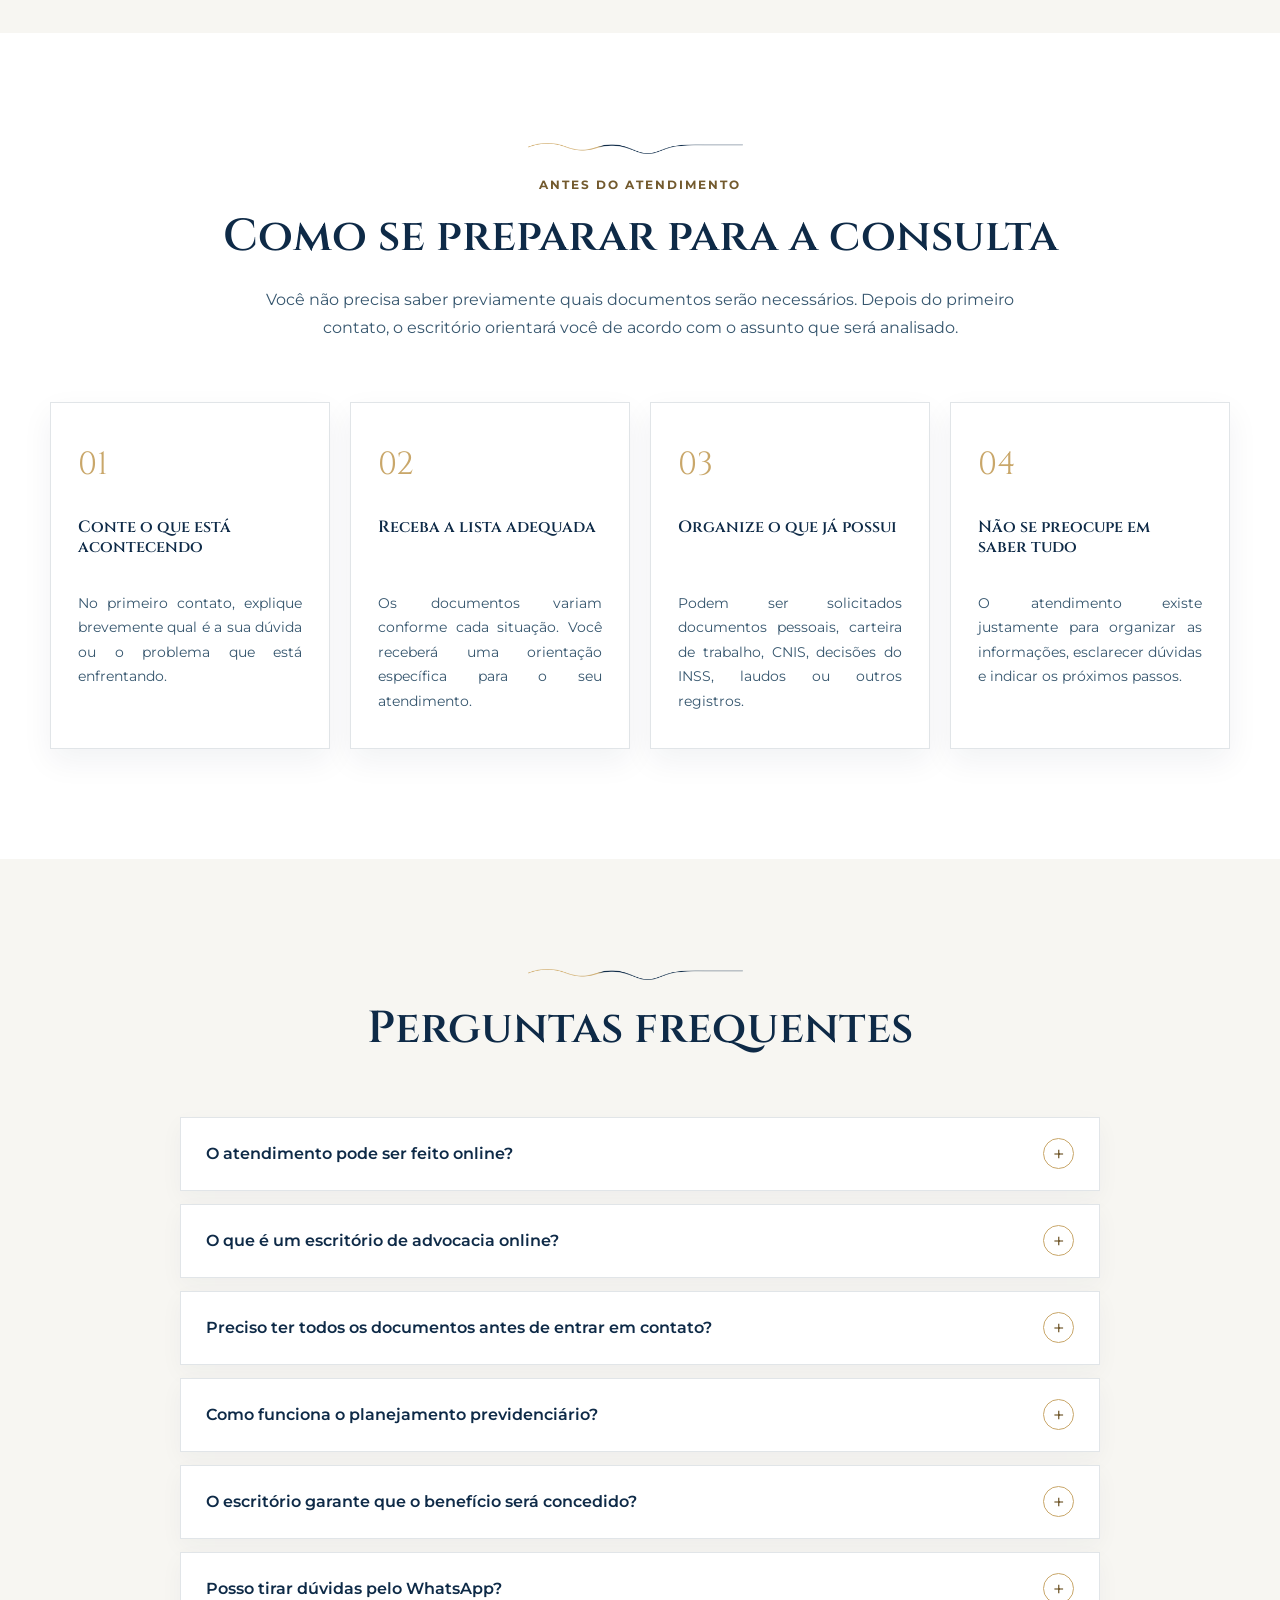
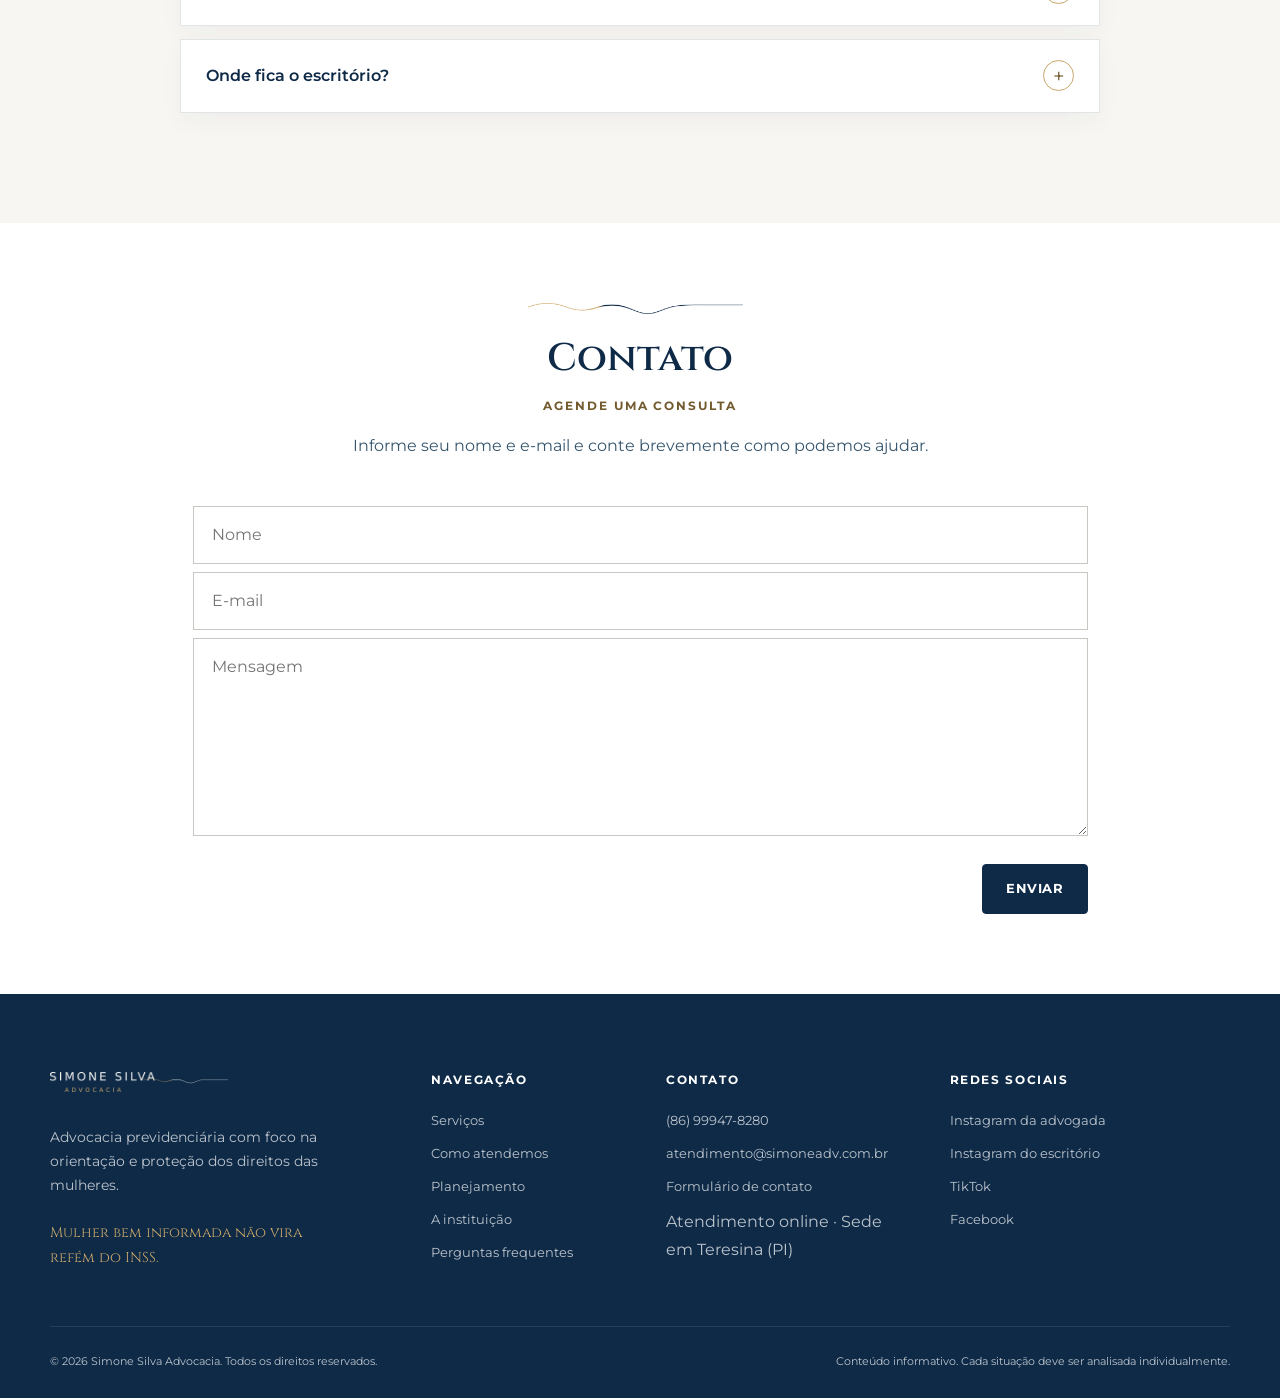
==== commit e51b8cd0: "Conecta o formulário ao envio de e-mail" ====
--- a/index.html
+++ b/index.html
@@ -780,7 +780,7 @@
                 </div>
 
                 <form class="formulario-contato" id="formulario-contato"
-                    action="mailto:atendimento@simoneadv.com.br" method="post" enctype="text/plain" aria-label="Formulário de contato">
+                    action="https://script.google.com/macros/s/AKfycbzmIDkFKq88yUISQiRs1t__MwkEOImQzJvWUUuh02vn1BHE6gzhdcjgOKIU9URPOJjd/exec" method="post" target="resposta-contato" aria-label="Formulário de contato">
                     <input id="contato-nome" name="nome" autocomplete="name" maxlength="120"
                         aria-label="Nome" placeholder="Nome" required>
                     <input id="contato-email" name="email" type="email" autocomplete="email" maxlength="180"
@@ -788,10 +788,14 @@
                     <textarea id="contato-mensagem" name="mensagem" rows="6" maxlength="1000"
                         aria-label="Mensagem" placeholder="Mensagem" required></textarea>
                     <div class="contato-acoes">
-                        <p>O botão abre a mensagem no seu aplicativo de e-mail.</p>
-                        <button class="botao botao-primario" type="submit">Enviar por e-mail</button>
+                        <p id="status-contato" role="status"></p>
+                        <button class="botao botao-primario" type="submit" disabled>Enviar</button>
                     </div>
+                    <input type="hidden" name="protocolo">
+                    <div hidden><input type="text" name="website" tabindex="-1" autocomplete="off"></div>
                 </form>
+                <iframe id="resposta-contato" name="resposta-contato" title="Resposta do formulário" hidden></iframe>
+                <noscript><p>Para enviar pela página, ative o JavaScript ou escreva para <a href="mailto:atendimento@simoneadv.com.br">atendimento@simoneadv.com.br</a>.</p></noscript>
             </div>
         </section>
 
@@ -891,7 +895,7 @@
     </a>
 
 
-    <script src="script.js?v=busca-trecho"></script>
+    <script src="script.js?v=envio-contato"></script>
 
 </body>
 </html>
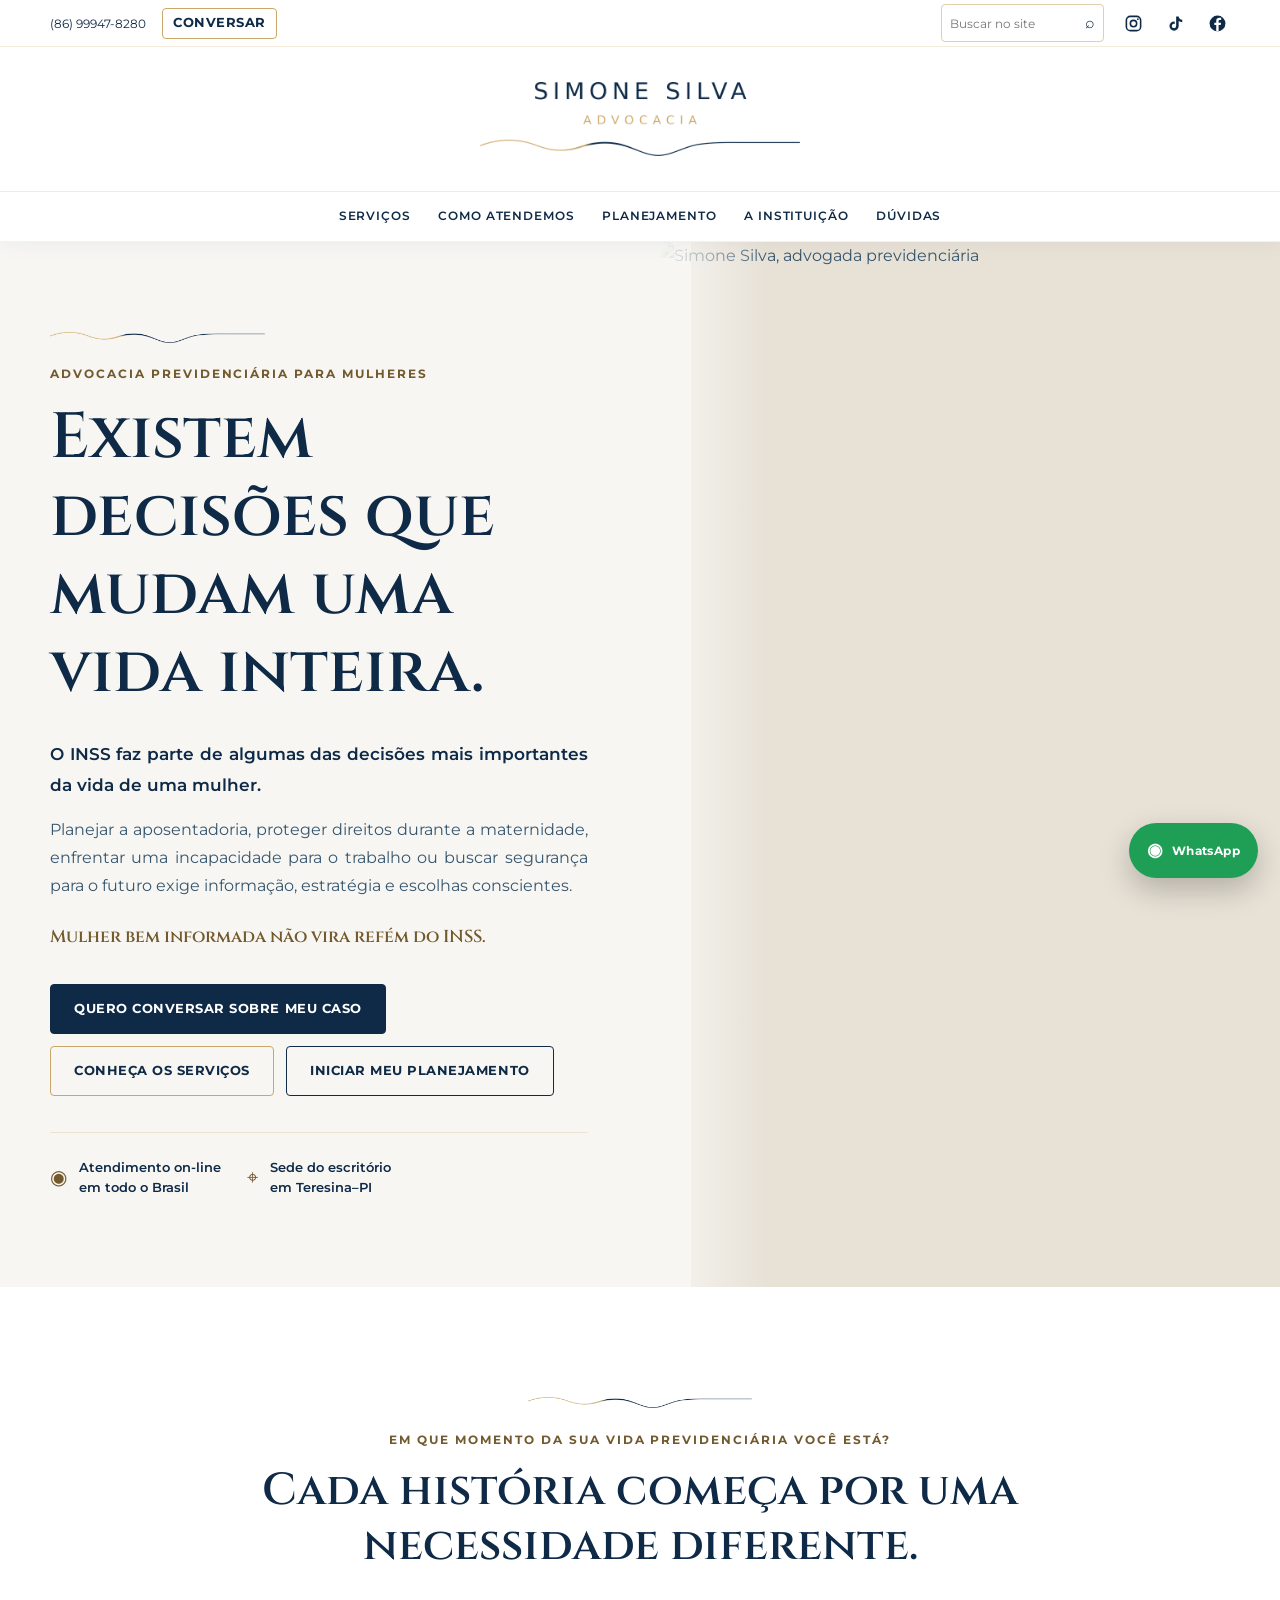
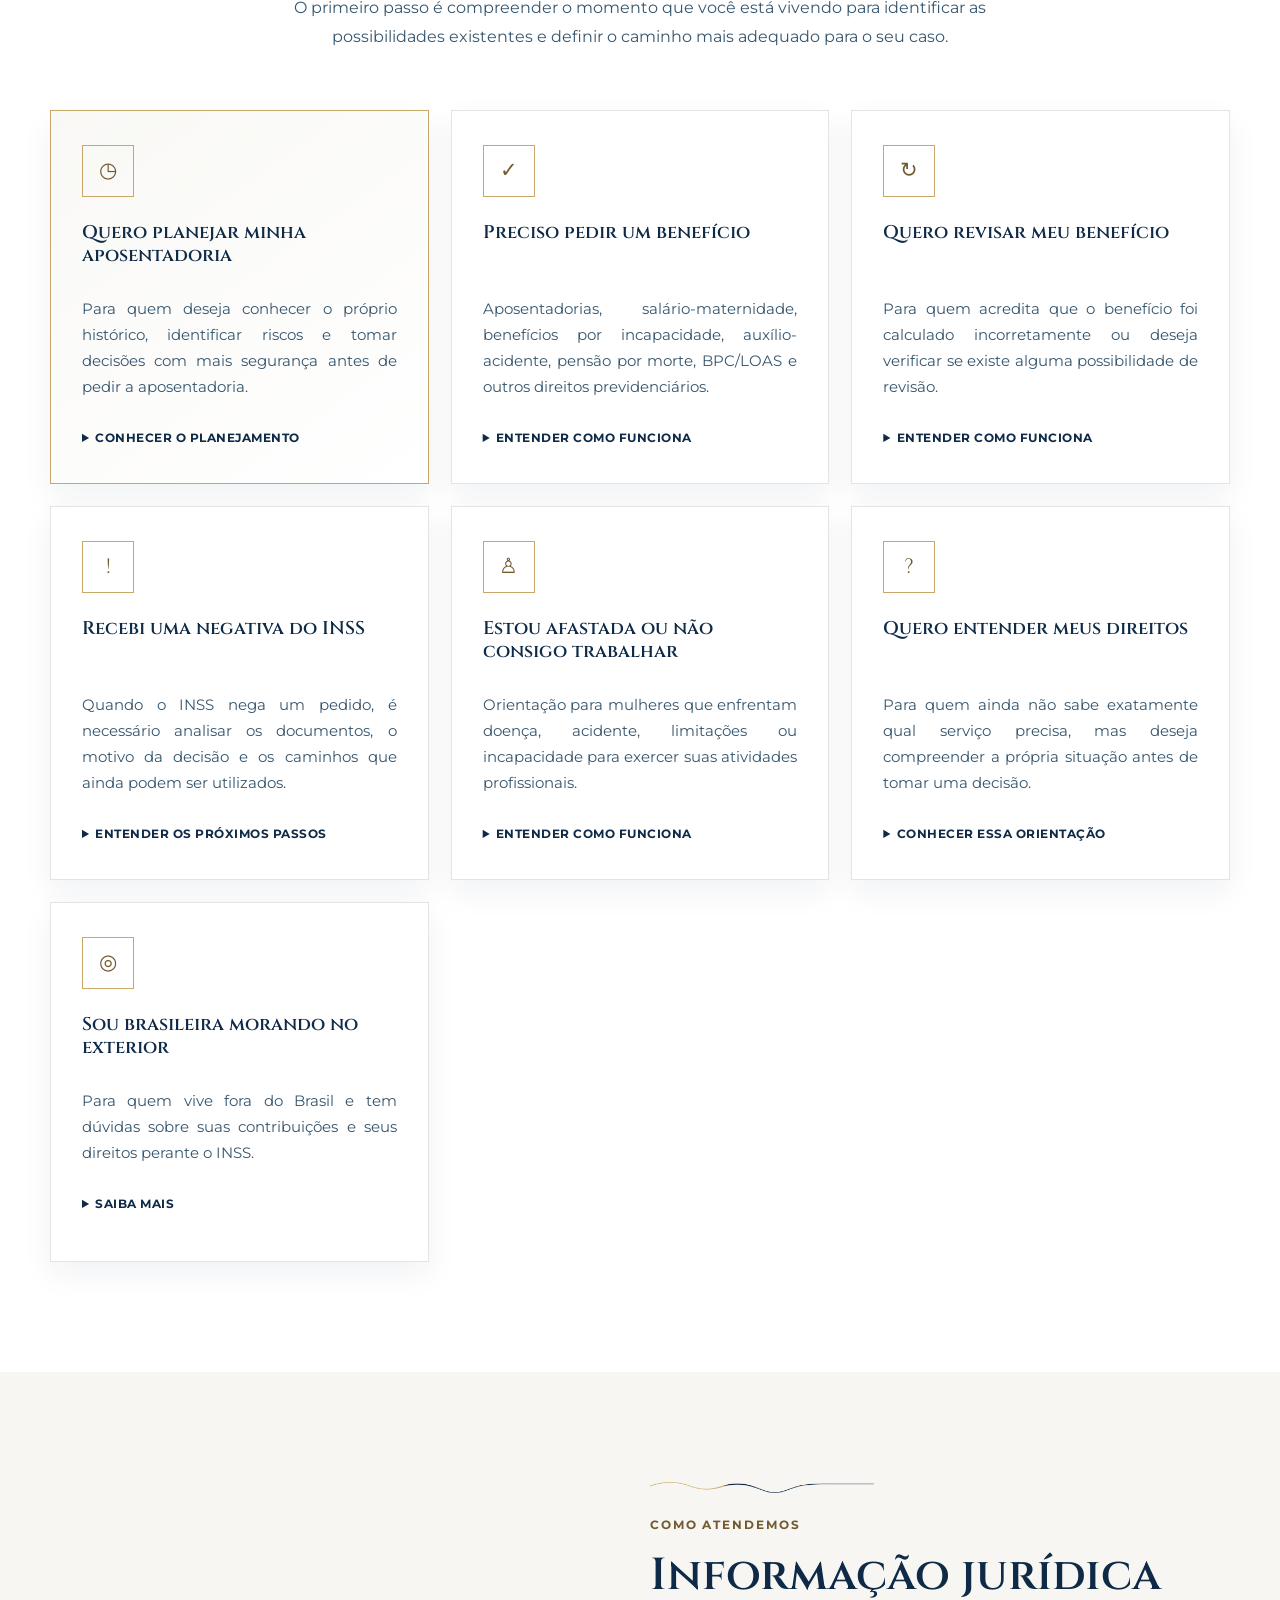
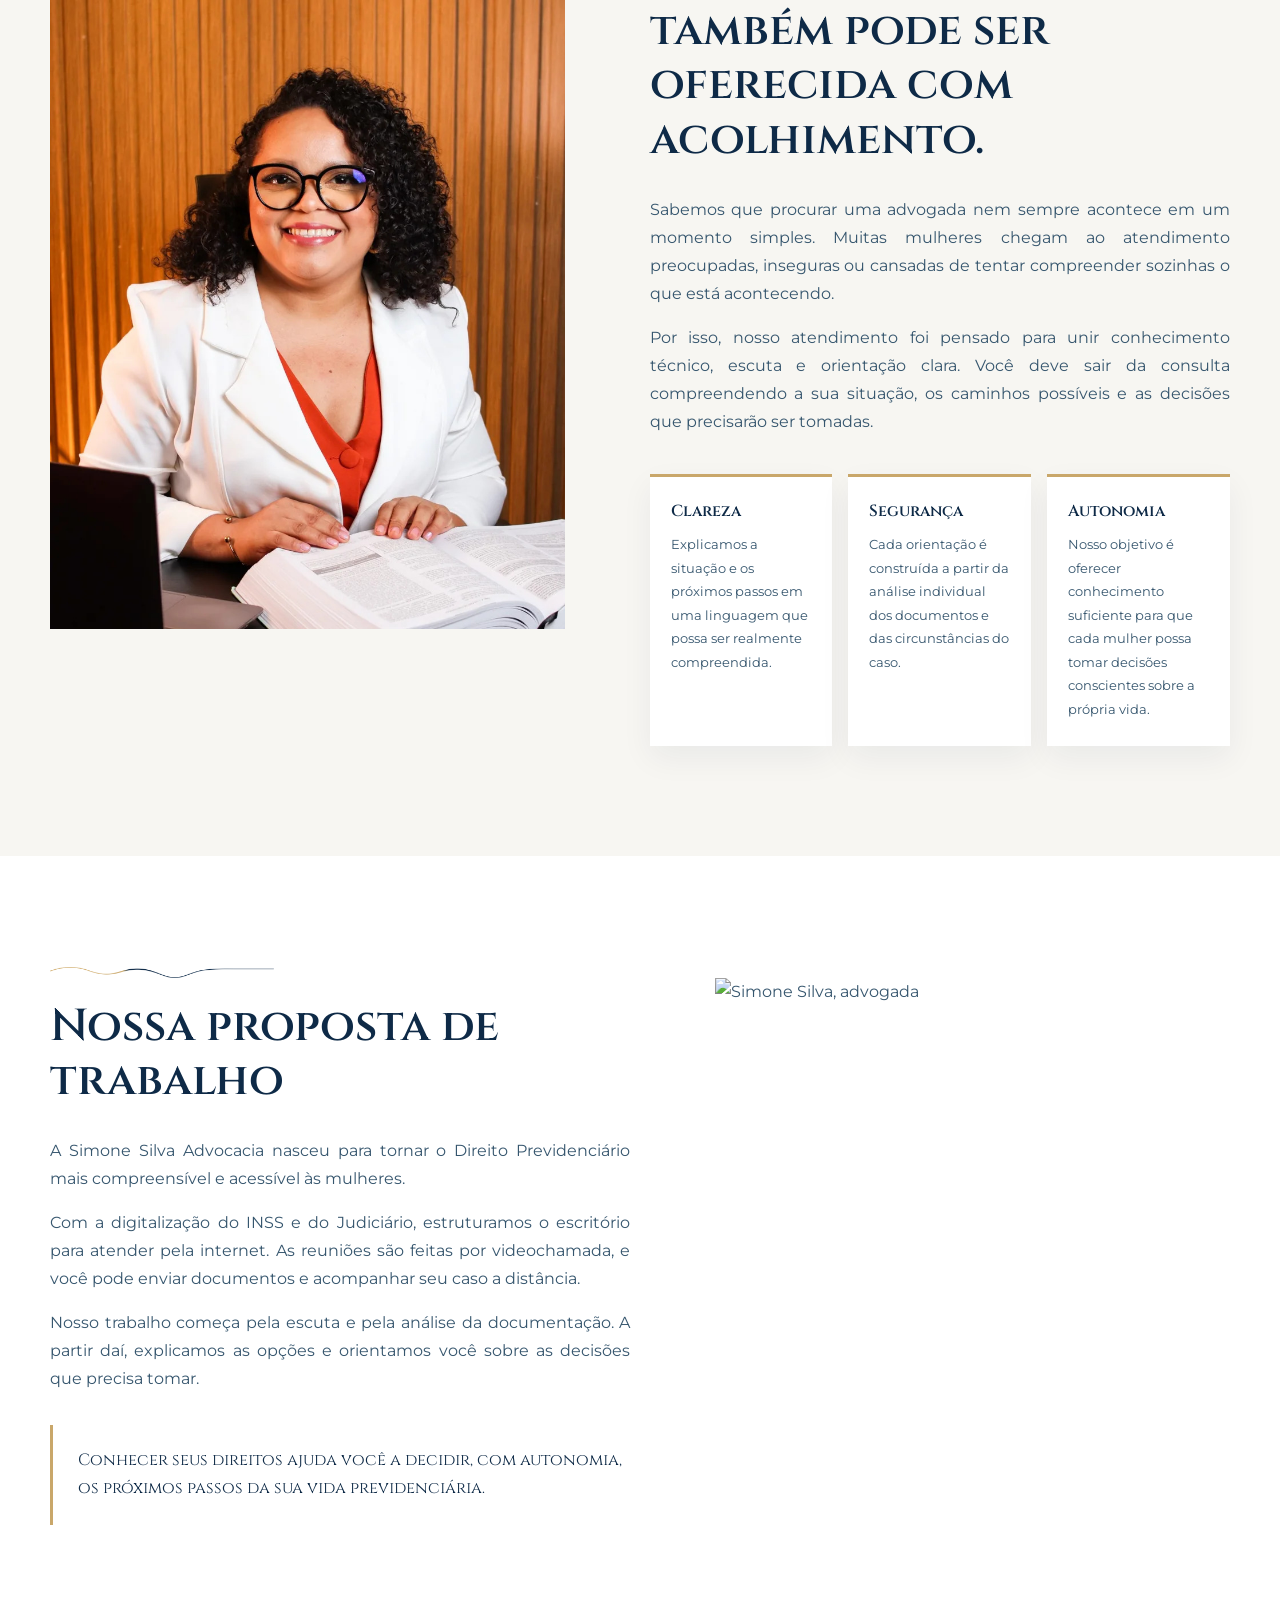
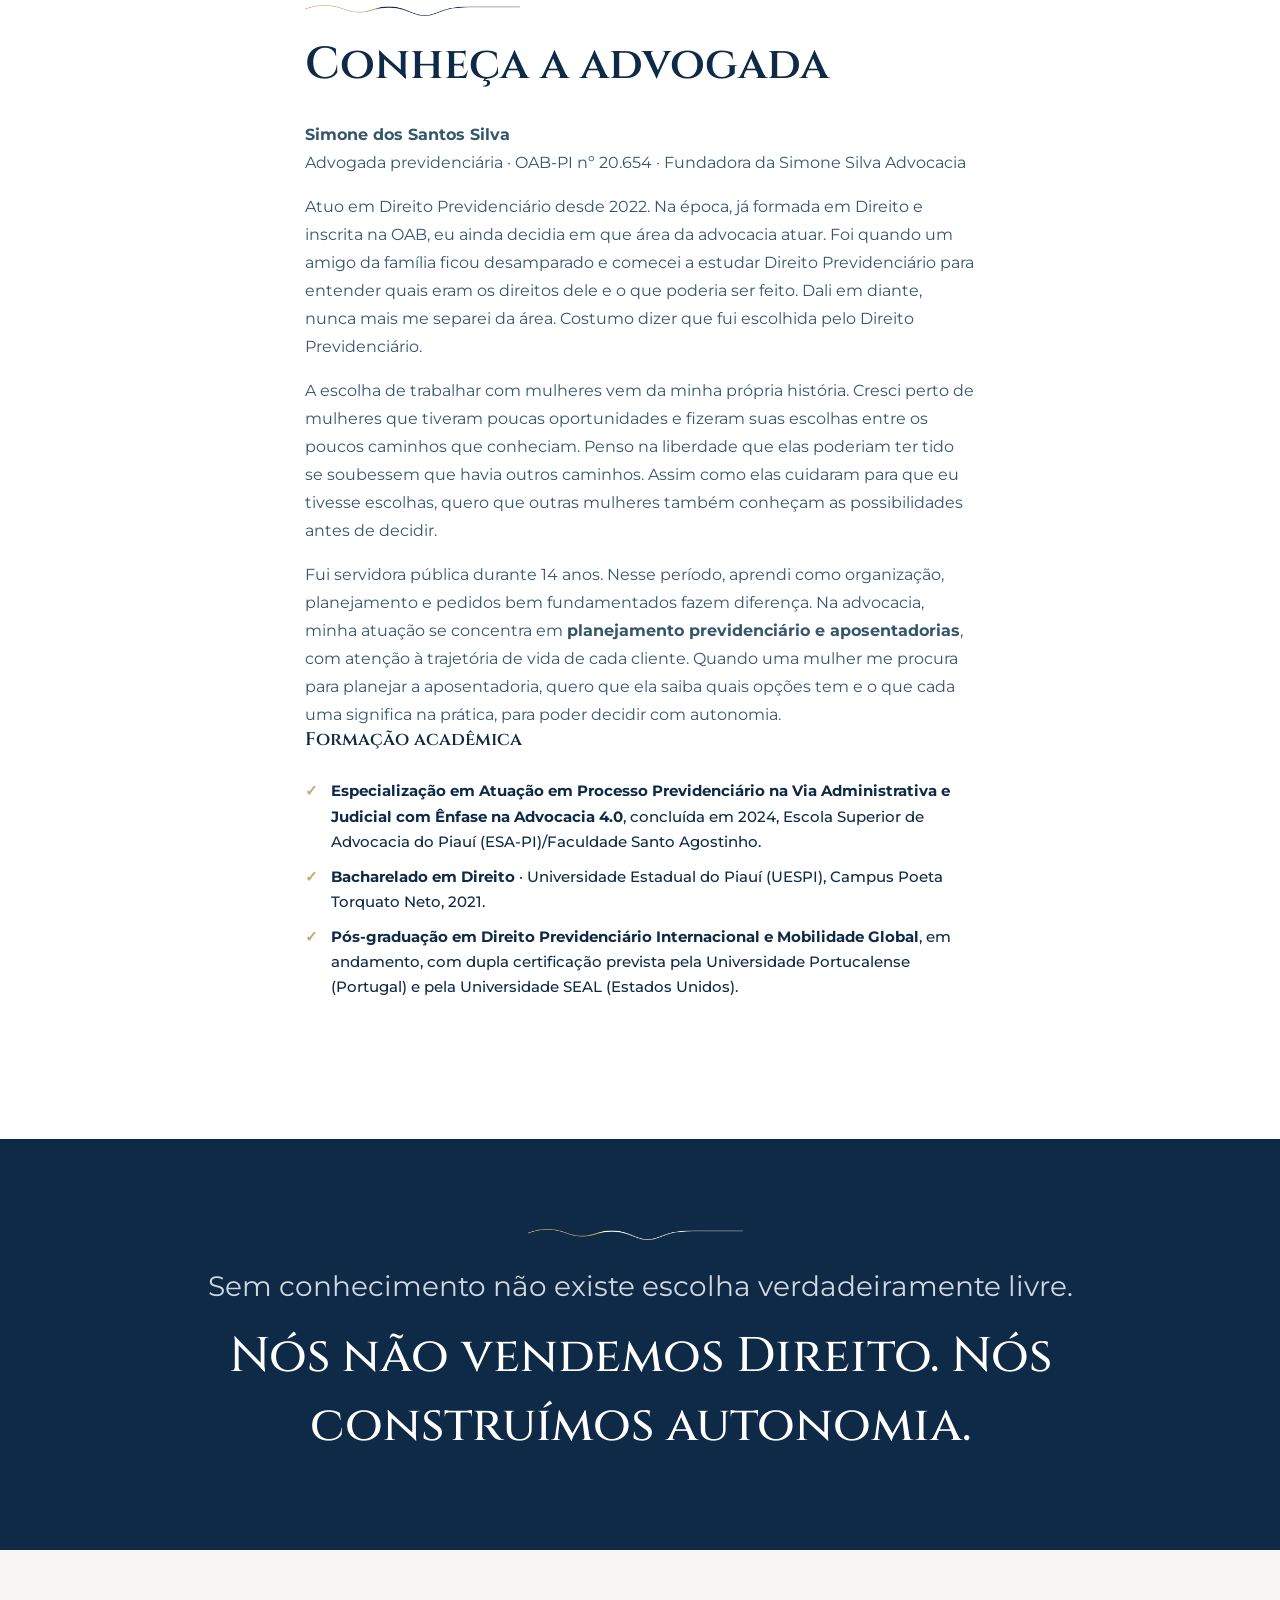
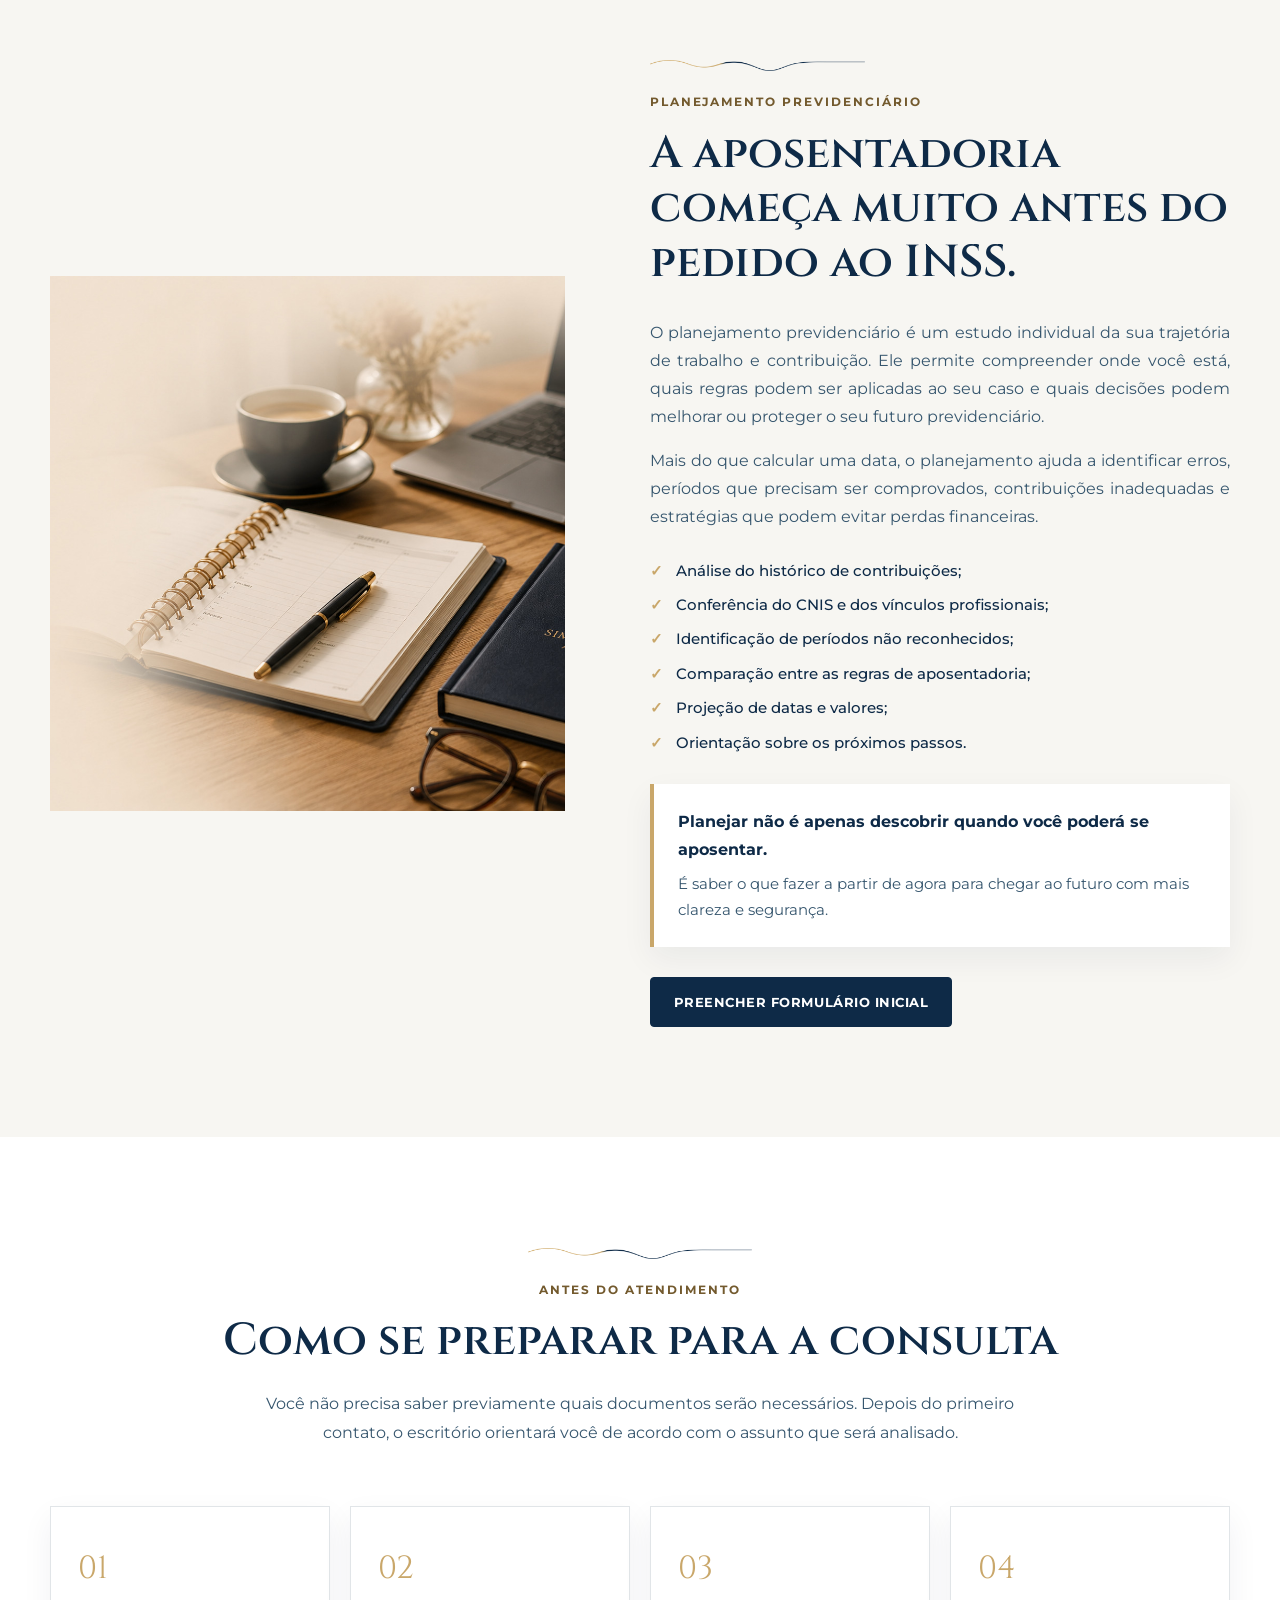
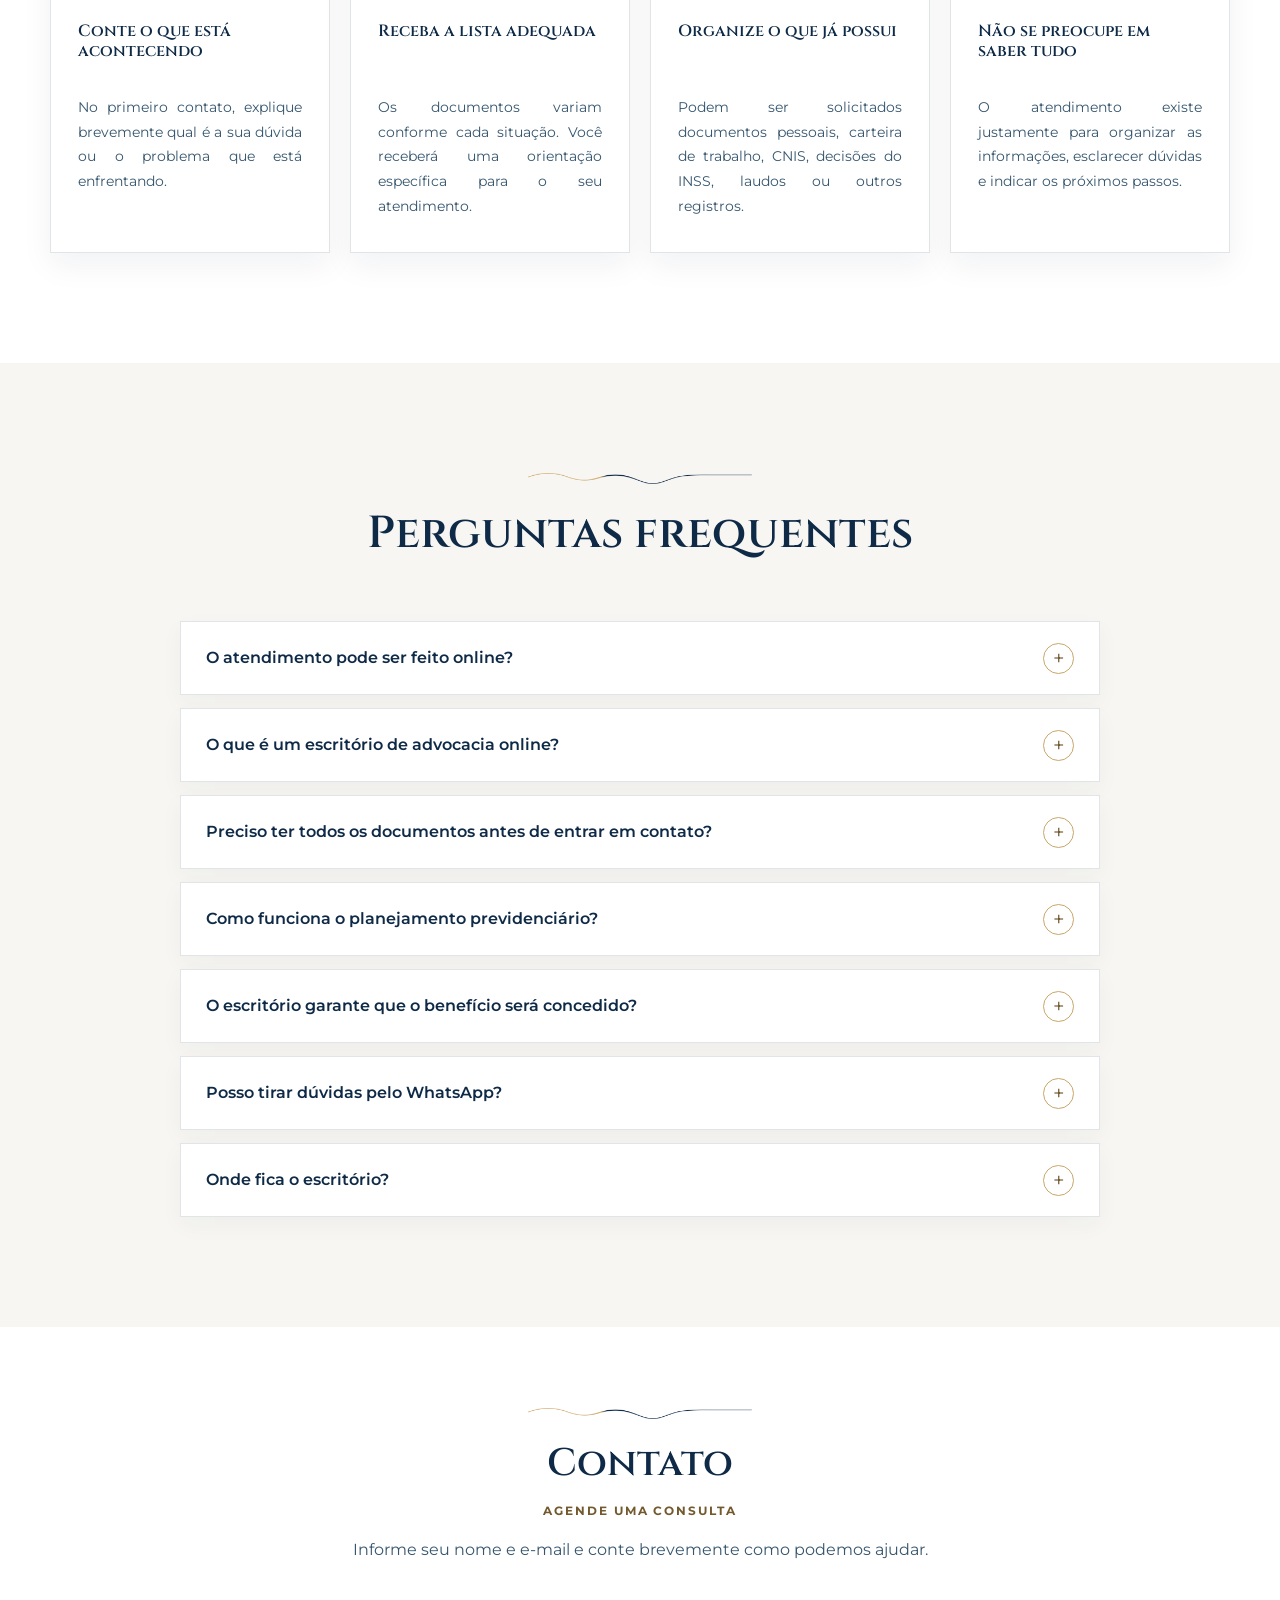
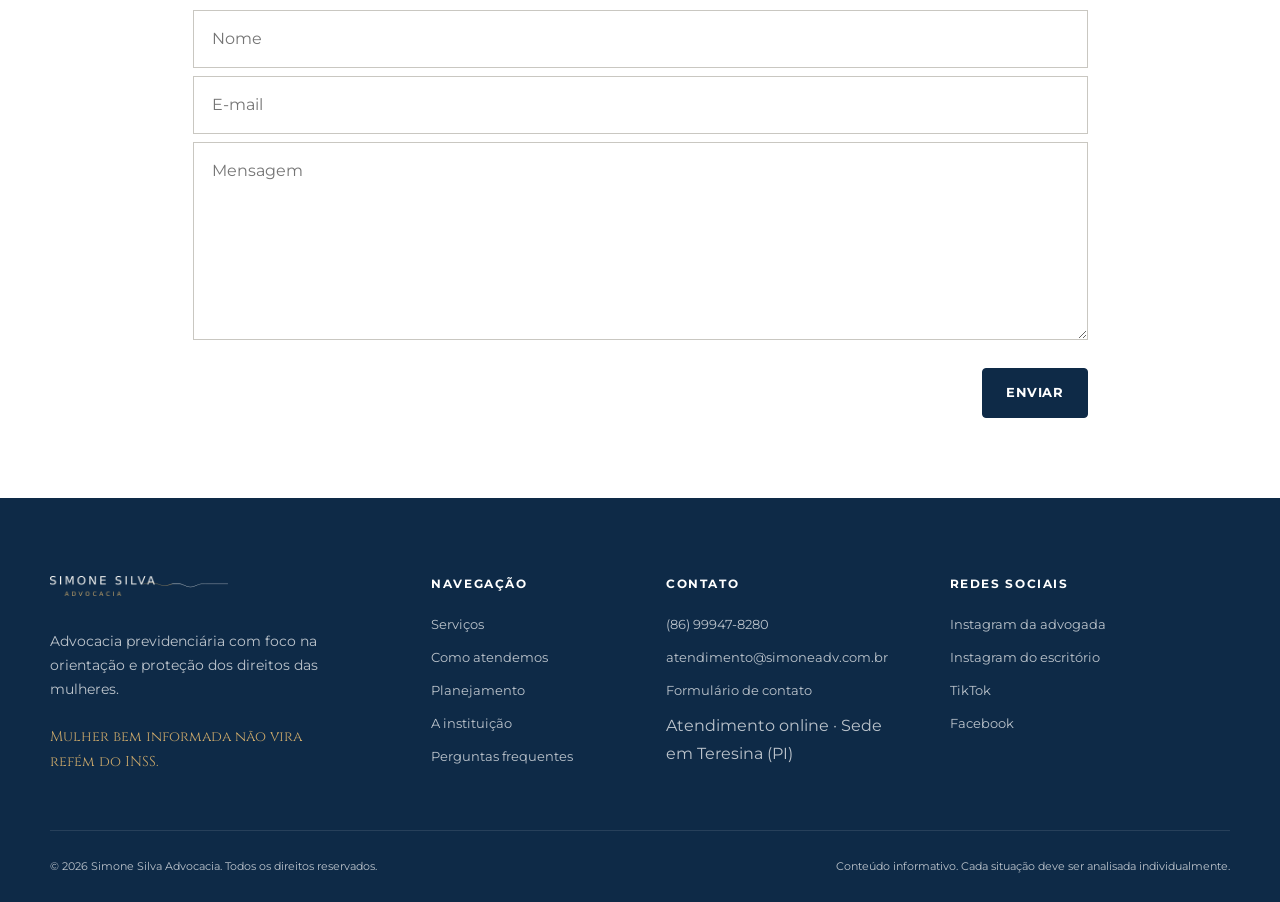
==== commit 8c84f00e: "Publica a biografia aprovada na seção A instituição" ====
--- a/index.html
+++ b/index.html
@@ -34,7 +34,7 @@
     >
 
     <link rel="icon" href="assets/images/icon-32.png">
-    <link rel="stylesheet" href="style.css?v=linha-respiro">
+    <link rel="stylesheet" href="style.css?v=cabecalho-compacto">
 </head>
 
 <body>
@@ -57,8 +57,8 @@
                         <button type="submit" aria-label="Buscar">⌕</button>
                         <div class="cabecalho-resultados" id="resultados-busca" aria-live="polite" hidden></div>
                     </form>
-                    <a class="rede-social-icone" href="https://www.instagram.com/simonesilva.advocacia/" target="_blank"
-                        rel="noopener noreferrer" aria-label="Instagram do escritório" title="Instagram do escritório">
+                    <a class="rede-social-icone" href="https://www.instagram.com/advogada.simonesilva/" target="_blank"
+                        rel="noopener noreferrer" aria-label="Instagram da advogada" title="Instagram da advogada">
                         <svg width="19" height="19" viewBox="0 0 24 24" aria-hidden="true" focusable="false"><rect x="3" y="3" width="18" height="18" rx="5" fill="none" stroke="currentColor" stroke-width="2"/><circle cx="12" cy="12" r="4" fill="none" stroke="currentColor" stroke-width="2"/><circle cx="17.5" cy="6.5" r="1.1" fill="currentColor"/></svg>
                     </a>
                     <a class="rede-social-icone" href="https://www.tiktok.com/@inssparamulheres" target="_blank"
@@ -458,6 +458,34 @@
                 </div>
 
             </div>
+
+            <article
+                class="container conteudo-secao"
+                id="conheca-a-advogada"
+                aria-labelledby="titulo-conheca-a-advogada"
+                style="max-width: 670px; margin-top: clamp(3rem, 7vw, 5rem); scroll-margin-top: 8rem;"
+            >
+                <span class="linha-dourada" aria-hidden="true"></span>
+                <h2 id="titulo-conheca-a-advogada">Conheça a advogada</h2>
+
+                <p>
+                    <strong>Simone dos Santos Silva</strong><br>
+                    Advogada previdenciária · OAB-PI nº 20.654 · Fundadora da Simone Silva Advocacia
+                </p>
+
+                <p>Atuo em Direito Previdenciário desde 2022. Na época, já formada em Direito e inscrita na OAB, eu ainda decidia em que área da advocacia atuar. Foi quando um amigo da família ficou desamparado e comecei a estudar Direito Previdenciário para entender quais eram os direitos dele e o que poderia ser feito. Dali em diante, nunca mais me separei da área. Costumo dizer que fui escolhida pelo Direito Previdenciário.</p>
+
+                <p>A escolha de trabalhar com mulheres vem da minha própria história. Cresci perto de mulheres que tiveram poucas oportunidades e fizeram suas escolhas entre os poucos caminhos que conheciam. Penso na liberdade que elas poderiam ter tido se soubessem que havia outros caminhos. Assim como elas cuidaram para que eu tivesse escolhas, quero que outras mulheres também conheçam as possibilidades antes de decidir.</p>
+
+                <p>Fui servidora pública durante 14 anos. Nesse período, aprendi como organização, planejamento e pedidos bem fundamentados fazem diferença. Na advocacia, minha atuação se concentra em <strong>planejamento previdenciário e aposentadorias</strong>, com atenção à trajetória de vida de cada cliente. Quando uma mulher me procura para planejar a aposentadoria, quero que ela saiba quais opções tem e o que cada uma significa na prática, para poder decidir com autonomia.</p>
+
+                <h3>Formação acadêmica</h3>
+                <ul class="lista-planejamento">
+                    <li><strong>Especialização em Atuação em Processo Previdenciário na Via Administrativa e Judicial com Ênfase na Advocacia 4.0</strong>, concluída em 2024, Escola Superior de Advocacia do Piauí (ESA-PI)/Faculdade Santo Agostinho.</li>
+                    <li><strong>Bacharelado em Direito</strong> · Universidade Estadual do Piauí (UESPI), Campus Poeta Torquato Neto, 2021.</li>
+                    <li><strong>Pós-graduação em Direito Previdenciário Internacional e Mobilidade Global</strong>, em andamento, com dupla certificação prevista pela Universidade Portucalense (Portugal) e pela Universidade SEAL (Estados Unidos).</li>
+                </ul>
+            </article>
         </section>
 
 
@@ -895,7 +923,7 @@
     </a>
 
 
-    <script src="script.js?v=envio-contato"></script>
+    <script src="script.js?v=cabecalho-compacto"></script>
 
 </body>
 </html>
--- a/style.css
+++ b/style.css
@@ -266,7 +266,7 @@
 .cabecalho {
     position: sticky;
     z-index: 1000;
-    top: 0;
+    top: calc(-1 * (var(--altura-utilidades, 47px) + var(--altura-marca, 144px)));
     border-bottom: 1px solid rgba(201, 167, 106, 0.15);
     background: rgba(255, 255, 255, 0.96);
     box-shadow: 0 4px 18px rgba(14, 42, 71, 0.04);
@@ -1321,6 +1321,11 @@
 
 @media (max-width: 920px) {
 
+    .cabecalho {
+        top: calc(-1 * var(--altura-utilidades, 47px));
+    }
+
+
     .secao {
         padding: 85px 0;
     }
@@ -1676,3 +1681,7 @@
         width: 70px;
     }
 }
+
+.cabecalho:has(.cabecalho-utilidades :focus-visible, .cabecalho-marca .marca:focus-visible) {
+    top: 0;
+}
